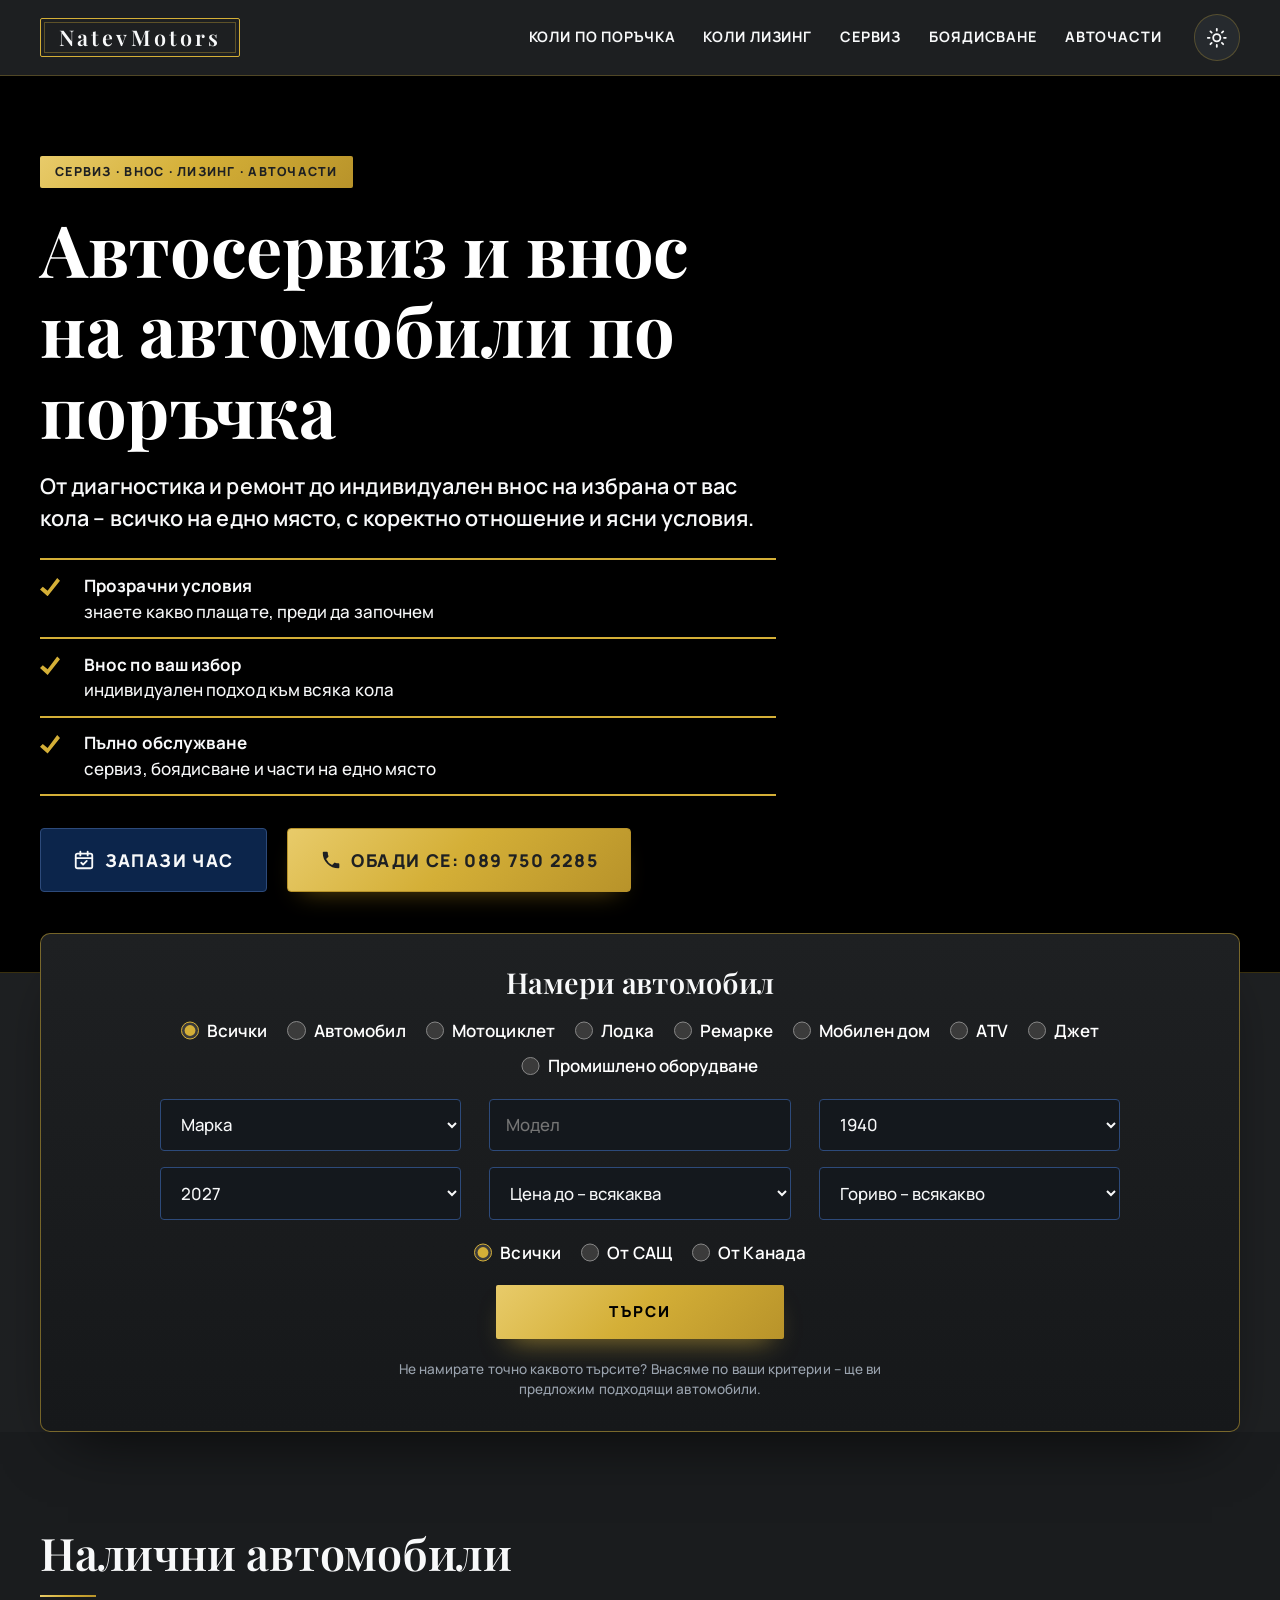
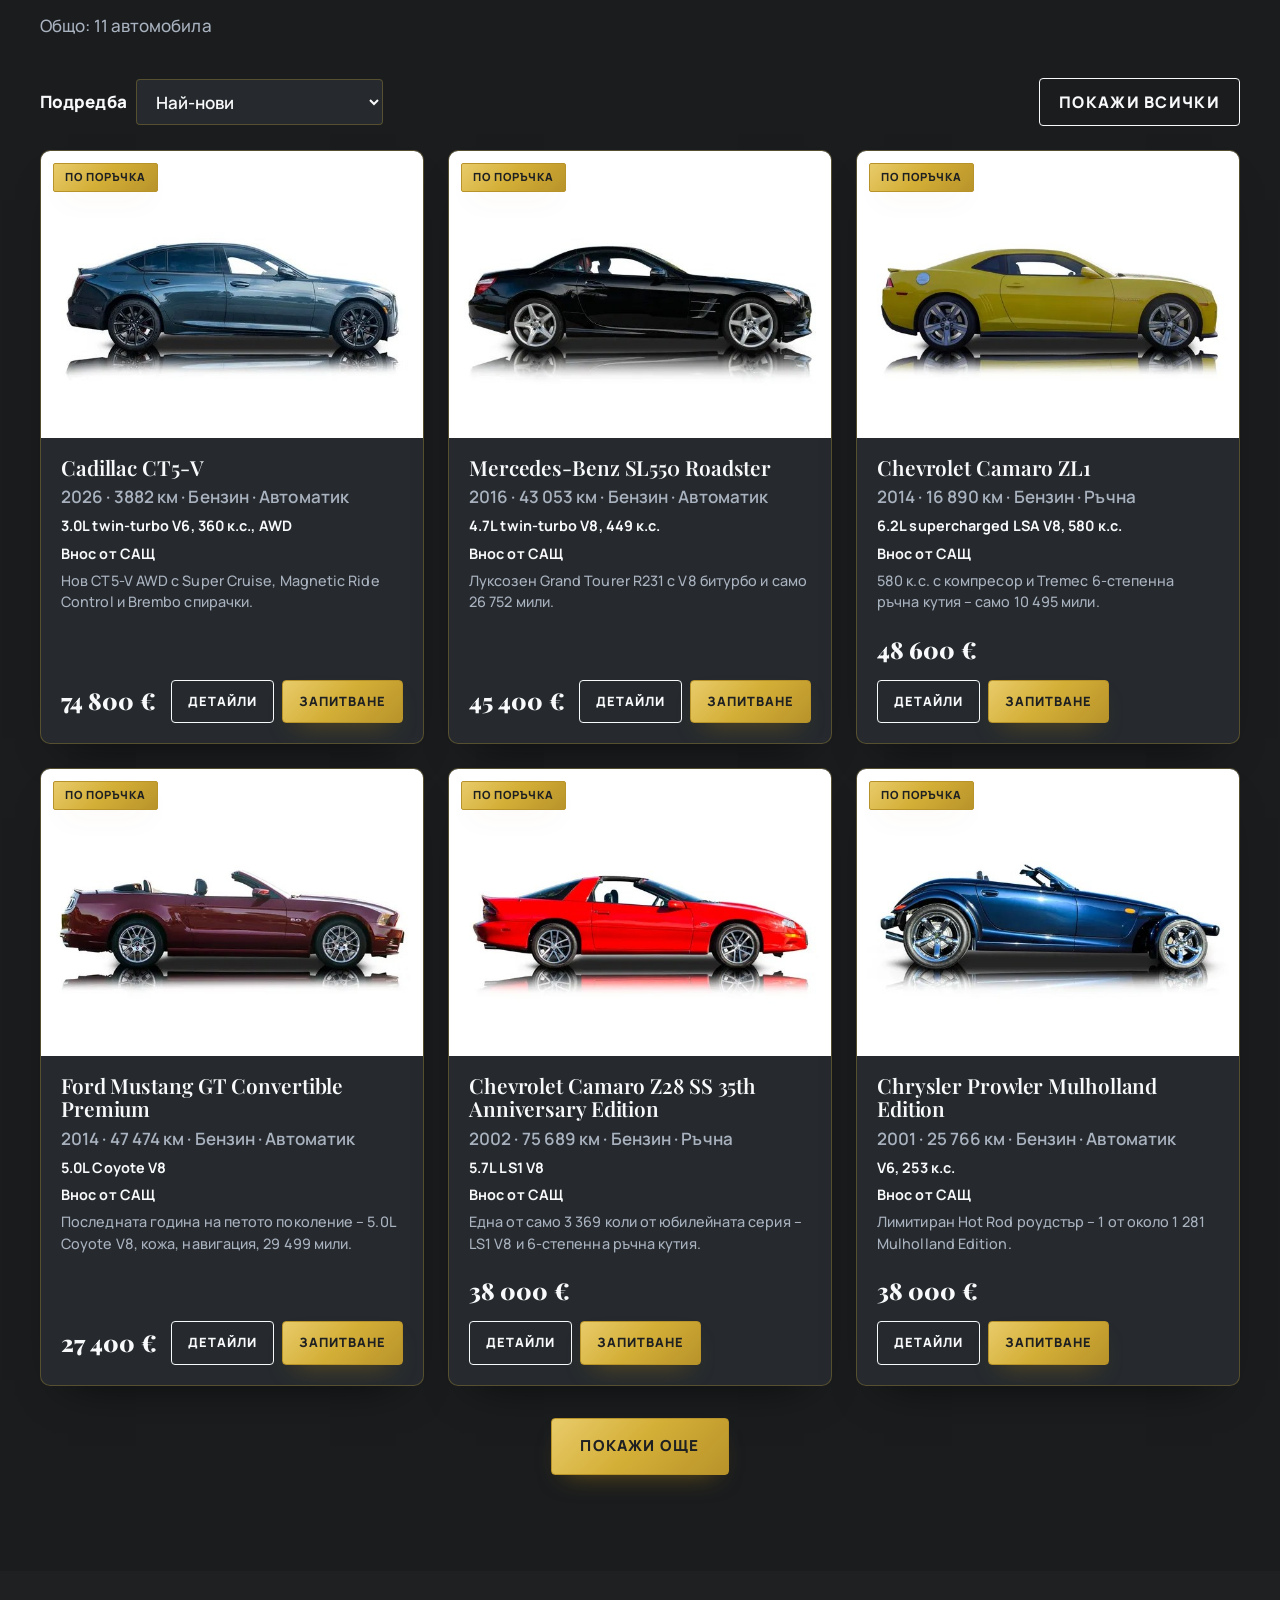
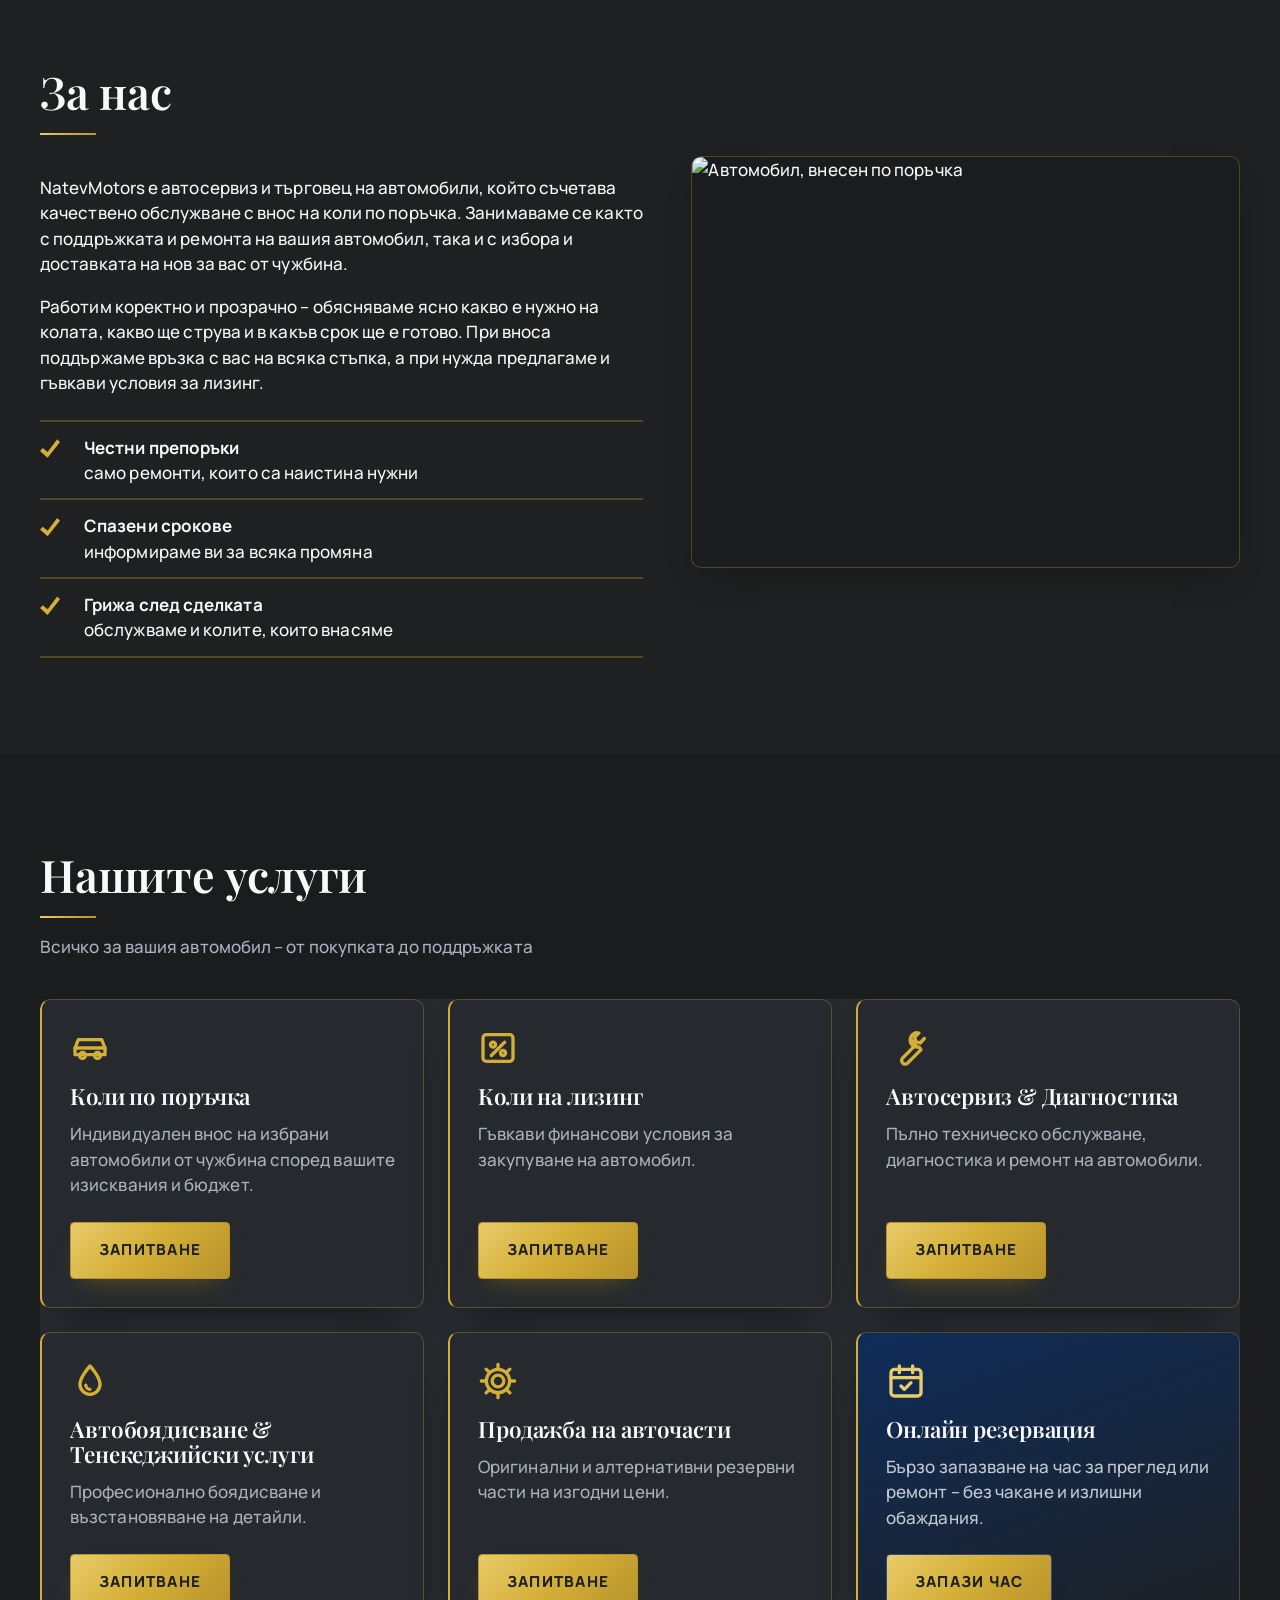
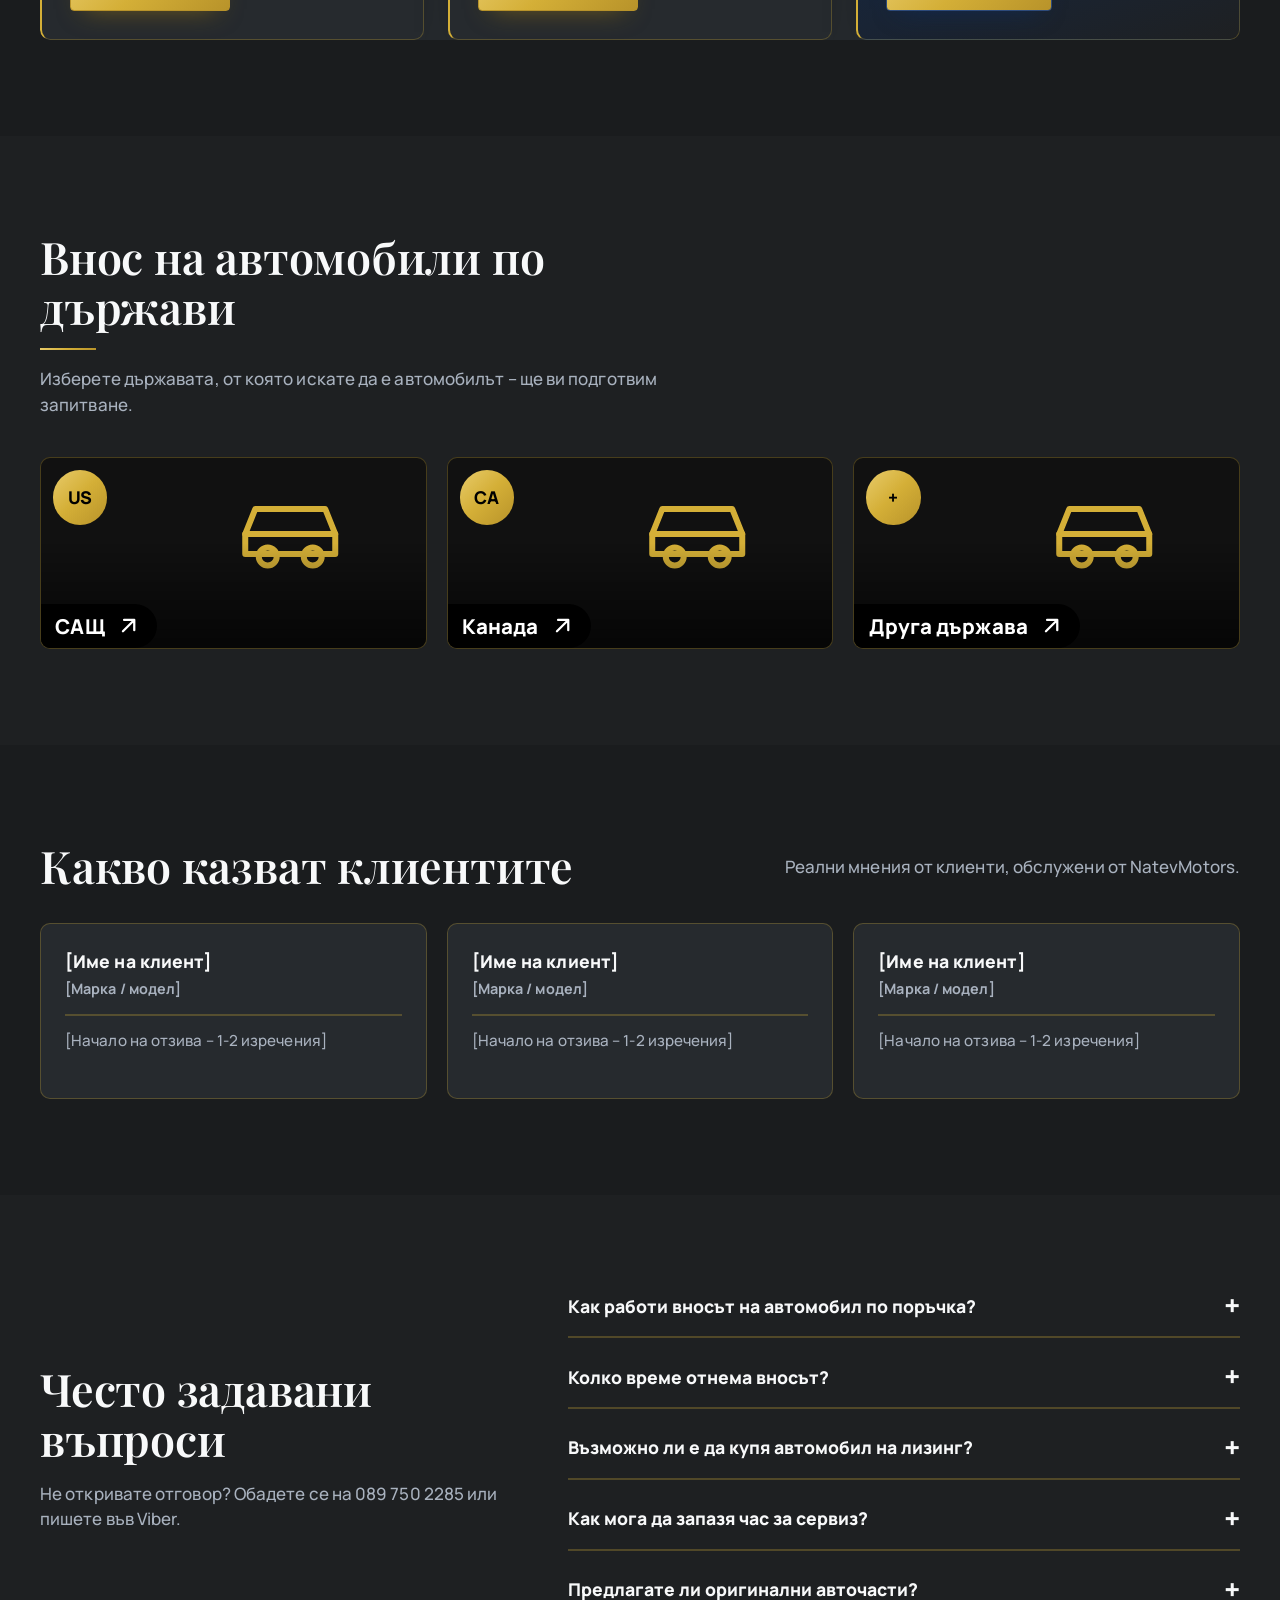
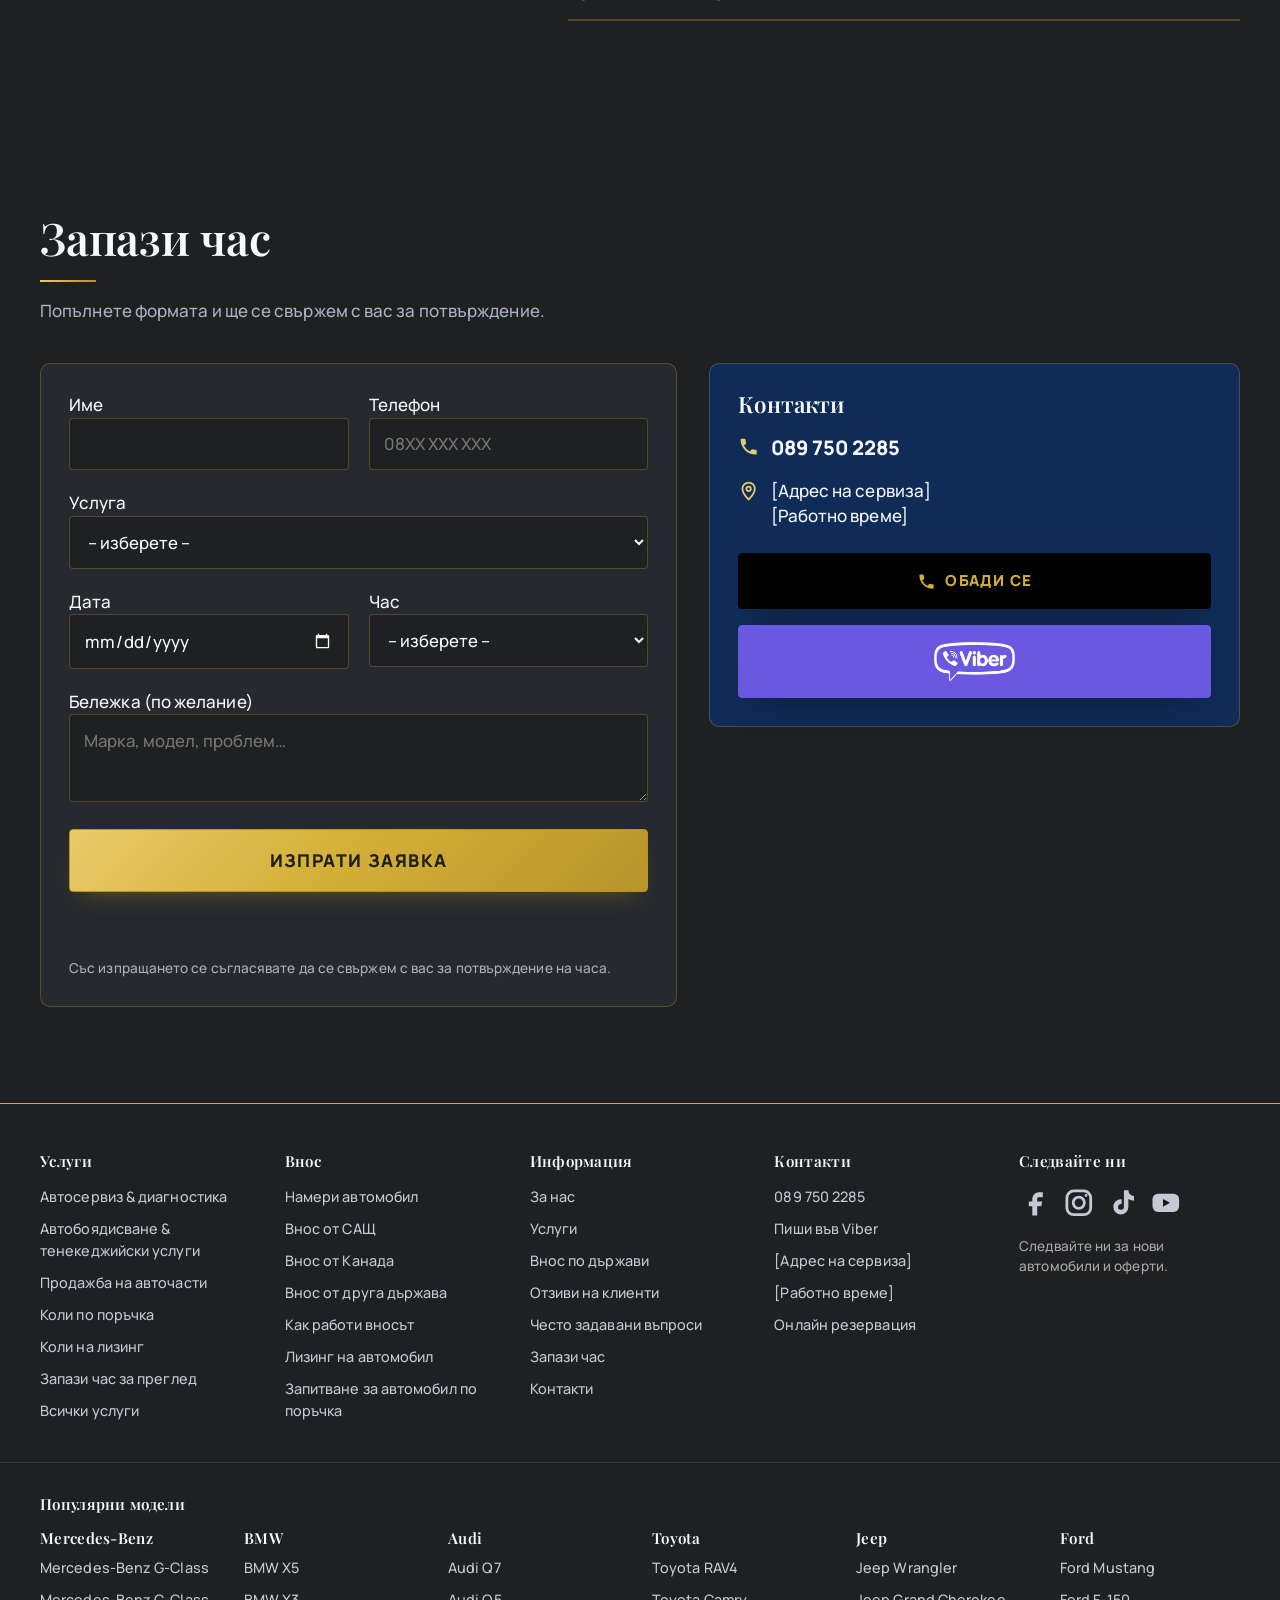
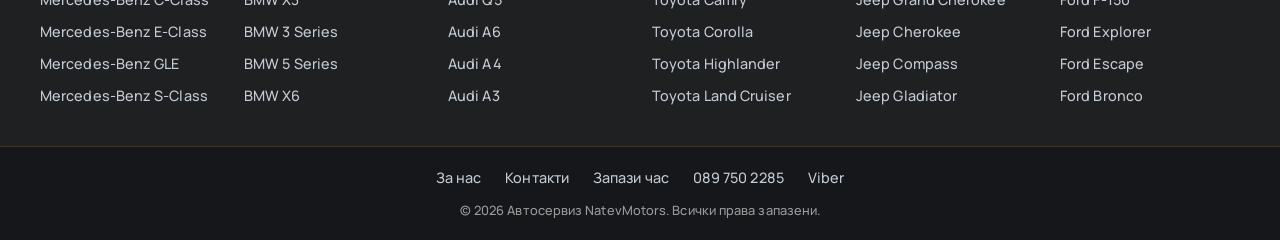
==== index.html @ 50e5de5c "Add files via upload" ====
<!doctype html><html><head><meta charset=utf8><meta name=viewport content="width=device-width,initial-scale=1,viewport-fit=cover"><style>:root{color-scheme:light;box-sizing:border-box;padding-top:env(safe-area-inset-top,0px);padding-bottom:env(safe-area-inset-bottom,0px)}html{scroll-padding-top:env(safe-area-inset-top,0px)}body{margin:0;padding:0;font:14px -apple-system,BlinkMacSystemFont,sans-serif;background:#fff;color:#000}img{max-width:100%}[hidden]:not([hidden=until-found i]){display:none!important}</style></head><body>
<!-- SEO: смени title и description при нужда -->
  <title>NatevMotors</title>
  <meta name="description" content="Автосервиз и внос на автомобили по поръчка. Диагностика, ремонт, автобоядисване, авточасти и лизинг. Запазете час онлайн или се обадете на 089 750 2285.">
  <meta name="theme-color" content="#15171a">
  <link rel="icon" href="data:image/svg+xml,%3Csvg%20xmlns%3D%27http%3A//www.w3.org/2000/svg%27%20viewBox%3D%270%200%2048%2048%27%3E%3Crect%20width%3D%2748%27%20height%3D%2748%27%20rx%3D%273%27%20fill%3D%27%2316181a%27/%3E%3Ctext%20x%3D%2724%27%20y%3D%2732%27%20text-anchor%3D%27middle%27%20font-family%3D%27Georgia%2Cserif%27%20font-size%3D%2722%27%20font-weight%3D%27700%27%20fill%3D%27%23D4AF37%27%3ENM%3C/text%3E%3C/svg%3E">
  <link rel="preconnect" href="https://fonts.googleapis.com">
  <link rel="preconnect" href="https://fonts.gstatic.com" crossorigin>
  <link href="https://fonts.googleapis.com/css2?family=Manrope:wght@400;500;600;700;800&family=Playfair+Display:wght@500;600;700&display=swap" rel="stylesheet">
  <link rel="stylesheet" href="css/style.css">
  <script src="js/theme.js"></script>

  <!-- ЗА ПОДМЯНА: добави "address" и "openingHoursSpecification", когато имаш точните данни -->
  <script type="application/ld+json">
  {
    "@context": "https://schema.org",
    "@type": "AutoRepair",
    "name": "Автосервиз NatevMotors",
    "telephone": "+359897502285",
    "areaServed": { "@type": "Country", "name": "България" }
  }
  </script>


  <!-- SVG ИКОНИ (ползват се с <use href="#i-...">) -->
  <svg width="0" height="0" style="position:absolute" aria-hidden="true">
    <symbol id="i-phone" viewBox="0 0 24 24"><path fill="currentColor" stroke="none" d="M6.62 10.79a15.053 15.053 0 006.59 6.59l2.2-2.2a1 1 0 011.11-.27c1.12.45 2.33.69 3.58.69a1 1 0 011 1V20a1 1 0 01-1 1A17 17 0 013 4a1 1 0 011-1h3.5a1 1 0 011 1c0 1.25.24 2.46.69 3.57a1 1 0 01-.27 1.12l-2.3 2.2z"/></symbol>
    <symbol id="i-viber" viewBox="0 0 24 24"><path fill="currentColor" stroke="none" d="M12 2.5c-4.7 0-8 2.6-8 7.4 0 3 1.4 5.2 3.4 6.4V21l3-2.4c.5.1 1 .1 1.6.1 4.7 0 8-2.7 8-7.4S16.7 2.5 12 2.5z"/><path fill="#6a58e0" stroke="none" transform="translate(6 4) scale(.5)" d="M6.62 10.79a15.053 15.053 0 006.59 6.59l2.2-2.2a1 1 0 011.11-.27c1.12.45 2.33.69 3.58.69a1 1 0 011 1V20a1 1 0 01-1 1A17 17 0 013 4a1 1 0 011-1h3.5a1 1 0 011 1c0 1.25.24 2.46.69 3.57a1 1 0 01-.27 1.12l-2.3 2.2z"/></symbol>
    <symbol id="i-sun" viewBox="0 0 24 24"><circle cx="12" cy="12" r="4"/><path d="M12 2v2M12 20v2M4.9 4.9l1.4 1.4M17.7 17.7l1.4 1.4M2 12h2M20 12h2M4.9 19.1l1.4-1.4M17.7 6.3l1.4-1.4"/></symbol>
    <symbol id="i-moon" viewBox="0 0 24 24"><path d="M21 12.8A9 9 0 1 1 11.2 3a7 7 0 0 0 9.8 9.8z"/></symbol>
    <symbol id="i-pin" viewBox="0 0 24 24"><path d="M12 22s7-6.5 7-12a7 7 0 0 0-14 0c0 5.5 7 12 7 12z"/><circle cx="12" cy="10" r="2.5"/></symbol>
    <symbol id="i-wrench" viewBox="0 0 24 24"><path d="M14.7 6.3a4 4 0 0 0 5 5L21 13l-8 8a2.1 2.1 0 0 1-3-3l8-8-1.3-1.3z"/><path d="M14.7 6.3a4 4 0 0 1 5-3.3l-2.6 2.6.9 2.5 2.5.9L23 6.3"/></symbol>
    <symbol id="i-car" viewBox="0 0 24 24"><path d="M3 16v-4l2-5h14l2 5v4z"/><path d="M3 12h18"/><circle cx="7.5" cy="16.5" r="1.8"/><circle cx="16.5" cy="16.5" r="1.8"/></symbol>
    <symbol id="i-leasing" viewBox="0 0 24 24"><rect x="3" y="4" width="18" height="16" rx="2"/><circle cx="9" cy="10" r="1.5"/><circle cx="15" cy="15" r="1.5"/><path d="M16 8.5 8 16.5"/></symbol>
    <symbol id="i-paint" viewBox="0 0 24 24"><path d="M12 3s6 6.5 6 11a6 6 0 0 1-12 0c0-4.5 6-11 6-11z"/><path d="M9.5 14.5a2.5 2.5 0 0 0 2.5 2.5"/></symbol>
    <symbol id="i-gear" viewBox="0 0 24 24"><circle cx="12" cy="12" r="3.5"/><path d="M12 2v3M12 19v3M2 12h3M19 12h3M4.9 4.9 7 7M17 17l2.1 2.1M4.9 19.1 7 17M17 7l2.1-2.1"/><circle cx="12" cy="12" r="7"/></symbol>
    <symbol id="i-calendar" viewBox="0 0 24 24"><rect x="3" y="5" width="18" height="16" rx="2"/><path d="M3 10h18M8 3v4M16 3v4"/><path d="m9 15 2 2 4-4"/></symbol>
    <symbol id="i-arrow" viewBox="0 0 24 24"><path d="M7 17 17 7M8 7h9v9"/></symbol>
    <symbol id="i-chat" viewBox="0 0 24 24"><path d="M4 5h16a1 1 0 0 1 1 1v10a1 1 0 0 1-1 1H9l-5 4V6a1 1 0 0 1 1-1z"/></symbol>
  </svg>

  <header class="header">
    <div class="wrap header__in">
      <!-- ЗА ПОДМЯНА: лого (само текст, шрифт Oswald). Отделен файл: images/logo.svg -->
      <a href="#" class="logo" aria-label="NatevMotors, начало">
        <span class="logo__name">NatevMotors</span>
      </a>
      <nav class="nav" aria-label="Основна навигация">
        <a href="#search">Коли по поръчка</a>
        <a href="#svc-leasing">Коли лизинг</a>
        <a href="#svc-service">Сервиз</a>
        <a href="#svc-paint">Боядисване</a>
        <a href="#svc-parts">Авточасти</a>
      </nav>
      <button type="button" class="theme-toggle" id="theme-toggle" aria-pressed="false" aria-label="Смени дневен / нощен режим" title="Дневен / нощен режим">
        <svg class="icon theme-toggle__moon" aria-hidden="true"><use href="#i-moon"/></svg>
        <svg class="icon theme-toggle__sun" aria-hidden="true"><use href="#i-sun"/></svg>
      </button>
    </div>
  </header>

  <main>
    <!-- ===== 1. HERO ===== -->
    <section class="hero hero--video" aria-labelledby="hero-title">
      <!-- ФОНОВО ВИДЕО (YouTube, без звук, автоматично, на повторение). ЗА ПОДМЯНА: смени ID-то EPo5WSmNMn8 на друго видео (на 2 места в src) -->
      <div class="hero__video" aria-hidden="true">
        <iframe src="https://www.youtube-nocookie.com/embed/EPo5WSmNMn8?autoplay=1&amp;mute=1&amp;loop=1&amp;playlist=EPo5WSmNMn8&amp;controls=0&amp;disablekb=1&amp;modestbranding=1&amp;rel=0&amp;playsinline=1&amp;iv_load_policy=3" title="Фоново видео" allow="autoplay; encrypted-media; picture-in-picture" referrerpolicy="strict-origin-when-cross-origin" tabindex="-1" loading="eager"></iframe>
      </div>
      <div class="wrap hero__grid hero__grid--single">
        <div>
          <!-- ЗА ПОДМЯНА: бадж над заглавието -->
          <p class="badge">Сервиз · Внос · Лизинг · Авточасти</p>
          <h1 id="hero-title">Автосервиз и внос на автомобили по поръчка</h1>
          <!-- ЗА ПОДМЯНА: подзаглавие -->
          <p class="hero__lead">От диагностика и ремонт до индивидуален внос на избрана от вас кола – всичко на едно място, с коректно отношение и ясни условия.</p>

          <ul class="checks">
            <!-- ЗА ПОДМЯНА: 3-те основни предимства -->
            <li><div><strong>Прозрачни условия</strong><span>знаете какво плащате, преди да започнем</span></div></li>
            <li><div><strong>Внос по ваш избор</strong><span>индивидуален подход към всяка кола</span></div></li>
            <li><div><strong>Пълно обслужване</strong><span>сервиз, боядисване и части на едно място</span></div></li>
          </ul>

          <div class="hero__actions">
            <a href="#booking" class="btn btn--black btn--xl">
              <svg class="icon" aria-hidden="true"><use href="#i-calendar"/></svg>
              ЗАПАЗИ ЧАС
            </a>
            <a href="tel:0897502285" class="btn btn--xl">
              <svg class="icon icon--fill" aria-hidden="true"><use href="#i-phone"/></svg>
              ОБАДИ СЕ: 089 750 2285
            </a>
          </div>
        </div>

      </div>
    </section>

    <!-- ===== ТЪРСАЧКА ЗА АВТОМОБИЛ ===== -->
    <section id="search" class="search" aria-labelledby="search-title">
      <div class="wrap">
        <form class="search__panel" id="car-search" novalidate>
          <h2 class="search__title" id="search-title">Намери автомобил</h2>
          <!-- ЗА ПОДМЯНА: видове превозни средства (value се изпраща в заявката) -->
          <fieldset class="search__types">
            <legend class="sr-only">Вид превозно средство</legend>
            <label><input type="radio" name="vtype" value="" checked><span>Всички</span></label>
            <label><input type="radio" name="vtype" value="Автомобил"><span>Автомобил</span></label>
            <label><input type="radio" name="vtype" value="Мотоциклет"><span>Мотоциклет</span></label>
            <label><input type="radio" name="vtype" value="Лодка"><span>Лодка</span></label>
            <label><input type="radio" name="vtype" value="Ремарке"><span>Ремарке</span></label>
            <label><input type="radio" name="vtype" value="Мобилен дом"><span>Мобилен дом</span></label>
            <label><input type="radio" name="vtype" value="ATV"><span>ATV</span></label>
            <label><input type="radio" name="vtype" value="Джет"><span>Джет</span></label>
            <label><input type="radio" name="vtype" value="Промишлено оборудване"><span>Промишлено оборудване</span></label>
          </fieldset>
          <div class="search__grid">
            <select id="s-make" name="make" aria-label="Марка"><option value="">Марка</option></select>
            <input type="text" id="s-model" name="model" list="s-models" placeholder="Модел" aria-label="Модел" autocomplete="off">
            <datalist id="s-models"></datalist>
            <select id="s-from" name="yfrom" aria-label="От година"></select>
            <select id="s-to" name="yto" aria-label="До година"></select>
            <select id="s-price" name="price" aria-label="Максимална цена">
              <option value="">Цена до – всякаква</option>
              <option value="10000">до 10 000 €</option>
              <option value="15000">до 15 000 €</option>
              <option value="20000">до 20 000 €</option>
              <option value="30000">до 30 000 €</option>
              <option value="50000">до 50 000 €</option>
            </select>
            <select id="s-fuel" name="fuel" aria-label="Гориво">
              <option value="">Гориво – всякакво</option>
              <option>Бензин</option>
              <option>Дизел</option>
              <option>Хибрид</option>
              <option>Електро</option>
            </select>
          </div>
          <!-- ЗА ПОДМЯНА: източници на автомобили -->
          <fieldset class="search__source">
            <legend class="sr-only">Откъде да бъде автомобилът</legend>
            <label><input type="radio" name="source" value="" checked><span>Всички</span></label>
            <label><input type="radio" name="source" value="САЩ"><span>От САЩ</span></label>
            <label><input type="radio" name="source" value="Канада"><span>От Канада</span></label>
          </fieldset>
          <button type="submit" class="search__btn">Търси</button>
          <p class="search__hint">Не намирате точно каквото търсите? Внасяме по ваши критерии – ще ви предложим подходящи автомобили.</p>
        </form>
      </div>
    </section>

    <!-- ===== НАЛИЧНИ АВТОМОБИЛИ (данните са в data/cars.js) ===== -->
    <section id="results" class="section section--grey" aria-labelledby="results-title" hidden>
      <div class="wrap">
        <div class="section__head">
          <h2 id="results-title">Налични автомобили</h2>
          <p id="results-count" aria-live="polite"></p>
        </div>
        <div class="results__bar">
          <label class="results__sort"><span>Подредба</span>
            <select id="r-sort" aria-label="Подредба">
              <option value="new">Най-нови</option>
              <option value="cheap">Цена: ниска към висока</option>
              <option value="dear">Цена: висока към ниска</option>
              <option value="km">Най-малък пробег</option>
            </select>
          </label>
          <button type="button" class="btn btn--ghost" id="r-reset">Покажи всички</button>
        </div>
        <div class="cars" id="cars"></div>
        <div class="results__empty" id="r-empty" hidden>
          <h3>Няма автомобил с тези критерии в момента</h3>
          <p>Можем да го намерим и внесем по поръчка според вашите критерии и бюджет.</p>
          <a href="#booking" class="btn btn--black" id="r-custom">Заяви по поръчка</a>
        </div>
        <div class="results__more"><button type="button" class="btn" id="r-more" hidden>Покажи още</button></div>
      </div>
    </section>

    <dialog id="car-dialog" class="cardlg" aria-labelledby="cd-title">
      <form method="dialog"><button class="cardlg__x" aria-label="Затвори">&times;</button></form>
      <div id="car-dialog-body"></div>
    </dialog>

    <!-- ===== 2. ЗА НАС ===== -->
    <section id="about" class="section" aria-labelledby="about-title">
      <div class="wrap about">
        <div>
          <div class="section__head">
            <h2 id="about-title">За нас</h2>
          </div>
          <!-- ЗА ПОДМЯНА: текстовете за опит и коректност (добави реални години/брой коли, ако има) -->
          <p>NatevMotors е автосервиз и търговец на автомобили, който съчетава качествено обслужване с внос на коли по поръчка. Занимаваме се както с поддръжката и ремонта на вашия автомобил, така и с избора и доставката на нов за вас от чужбина.</p>
          <p>Работим коректно и прозрачно – обясняваме ясно какво е нужно на колата, какво ще струва и в какъв срок ще е готово. При вноса поддържаме връзка с вас на всяка стъпка, а при нужда предлагаме и гъвкави условия за лизинг.</p>
          <ul class="checks">
            <li><div><strong>Честни препоръки</strong><span>само ремонти, които са наистина нужни</span></div></li>
            <li><div><strong>Спазени срокове</strong><span>информираме ви за всяка промяна</span></div></li>
            <li><div><strong>Грижа след сделката</strong><span>обслужваме и колите, които внасяме</span></div></li>
          </ul>
        </div>
        <div class="about__photo">
          <!-- ЗА ПОДМЯНА: снимка на екипа / сервиза / автомобили -->
          <img src="https://images.unsplash.com/photo-1503376780353-7e6692767b70?auto=format&fit=crop&w=1000&q=80" alt="Автомобил, внесен по поръчка" loading="lazy">
        </div>
      </div>
    </section>

    <!-- ===== 3. УСЛУГИ ===== -->
    <section id="services" class="section section--grey" aria-labelledby="services-title">
      <div class="wrap">
        <div class="section__head">
          <h2 id="services-title">Нашите услуги</h2>
          <p>Всичко за вашия автомобил – от покупката до поддръжката</p>
        </div>
        <div class="services">
          <!-- Бутоните имат data-service: избират услугата във формата за час (стойностите са в <select id="service">) -->
          <article id="svc-order" class="service">
            <svg class="icon icon--lg" aria-hidden="true"><use href="#i-car"/></svg>
            <h3>Коли по поръчка</h3>
            <p>Индивидуален внос на избрани автомобили от чужбина според вашите изисквания и бюджет.</p>
            <a href="#booking" class="btn" data-service="Коли по поръчка">Запитване</a>
          </article>
          <article id="svc-leasing" class="service">
            <svg class="icon icon--lg" aria-hidden="true"><use href="#i-leasing"/></svg>
            <h3>Коли на лизинг</h3>
            <p>Гъвкави финансови условия за закупуване на автомобил.</p>
            <a href="#booking" class="btn" data-service="Коли на лизинг">Запитване</a>
          </article>
          <article id="svc-service" class="service">
            <svg class="icon icon--lg" aria-hidden="true"><use href="#i-wrench"/></svg>
            <h3>Автосервиз &amp; Диагностика</h3>
            <p>Пълно техническо обслужване, диагностика и ремонт на автомобили.</p>
            <a href="#booking" class="btn" data-service="Автосервиз и диагностика">Запитване</a>
          </article>
          <article id="svc-paint" class="service">
            <svg class="icon icon--lg" aria-hidden="true"><use href="#i-paint"/></svg>
            <h3>Автобоядисване &amp; Тенекеджийски услуги</h3>
            <p>Професионално боядисване и възстановяване на детайли.</p>
            <a href="#booking" class="btn" data-service="Автобоядисване и тенекеджийски услуги">Запитване</a>
          </article>
          <article id="svc-parts" class="service">
            <svg class="icon icon--lg" aria-hidden="true"><use href="#i-gear"/></svg>
            <h3>Продажба на авточасти</h3>
            <p>Оригинални и алтернативни резервни части на изгодни цени.</p>
            <a href="#booking" class="btn" data-service="Продажба на авточасти">Запитване</a>
          </article>
          <article class="service service--hot">
            <svg class="icon icon--lg" aria-hidden="true"><use href="#i-calendar"/></svg>
            <h3>Онлайн резервация</h3>
            <p>Бързо запазване на час за преглед или ремонт – без чакане и излишни обаждания.</p>
            <a href="#booking" class="btn btn--black" data-service="Преглед / ремонт">Запази час</a>
          </article>
        </div>
      </div>
    </section>

    <!-- ===== ВНОС ПО ДЪРЖАВИ ===== -->
    <section id="import" class="section" aria-labelledby="import-title">
      <div class="wrap">
        <div class="section__head">
          <h2 id="import-title">Внос на автомобили по държави</h2>
          <p>Изберете държавата, от която искате да е автомобилът – ще ви подготвим запитване.</p>
        </div>
        <!-- ЗА ПОДМЯНА: държави (код + име). Снимките са images/usa.jpg и images/canada.jpg (800×600, до ~200 KB) – докато ги няма, се показва иконата на кола. Копирай/изтрий <a> блок. -->
        <div class="country-categories">
          <a href="#booking" class="country-category__item" data-country="САЩ">
            <svg class="country-category__img icon" aria-hidden="true"><use href="#i-car"/></svg>
            <img class="country-category__photo" src="images/usa.jpg" alt="Автомобил от САЩ" loading="lazy" onerror="this.remove()">
            <span class="country-category__flag" aria-hidden="true">US</span>
            <span class="country-category__link"><span class="country-category__link-text">САЩ</span><svg class="country-category__link-icon icon" aria-hidden="true"><use href="#i-arrow"/></svg></span>
          </a>
          <a href="#booking" class="country-category__item" data-country="Канада">
            <svg class="country-category__img icon" aria-hidden="true"><use href="#i-car"/></svg>
            <img class="country-category__photo" src="images/canada.jpg" alt="Автомобил от Канада" loading="lazy" onerror="this.remove()">
            <span class="country-category__flag" aria-hidden="true">CA</span>
            <span class="country-category__link"><span class="country-category__link-text">Канада</span><svg class="country-category__link-icon icon" aria-hidden="true"><use href="#i-arrow"/></svg></span>
          </a>
          <a href="#booking" class="country-category__item" data-country="Друга държава">
            <svg class="country-category__img icon" aria-hidden="true"><use href="#i-car"/></svg>
            <span class="country-category__flag" aria-hidden="true">+</span>
            <span class="country-category__link"><span class="country-category__link-text">Друга държава</span><svg class="country-category__link-icon icon" aria-hidden="true"><use href="#i-arrow"/></svg></span>
          </a>
        </div>
      </div>
    </section>

    <!-- ===== ОТЗИВИ ===== -->
    <section id="feedbacks" class="section section--grey" aria-labelledby="feedbacks-title">
      <div class="wrap">
        <div class="feedbacks-header">
          <h2 class="feedbacks-header__title" id="feedbacks-title">Какво казват клиентите</h2>
          <p class="feedbacks-header__text">Реални мнения от клиенти, обслужени от NatevMotors.</p>
        </div>
        <!-- ЗА ПОДМЯНА: сложи РЕАЛНИ отзиви (име, автомобил, текст). Натискането на карта показва целия текст.
             Дотогава можеш да изтриеш цялата секция #feedbacks (и линка към нея, ако добавиш такъв). -->
        <div class="testimonials">
          <article class="feedback" tabindex="0">
            <div class="feedback__header">
              <div><div class="feedback__header-name">[Име на клиент]</div><div class="feedback__header-car">[Марка / модел]</div></div>
            </div>
            <p class="feedback__preview">[Начало на отзива – 1-2 изречения]</p>
            <p class="feedback__content">[Пълен текст на отзива]</p>
          </article>
          <article class="feedback" tabindex="0">
            <div class="feedback__header">
              <div><div class="feedback__header-name">[Име на клиент]</div><div class="feedback__header-car">[Марка / модел]</div></div>
            </div>
            <p class="feedback__preview">[Начало на отзива – 1-2 изречения]</p>
            <p class="feedback__content">[Пълен текст на отзива]</p>
          </article>
          <article class="feedback" tabindex="0">
            <div class="feedback__header">
              <div><div class="feedback__header-name">[Име на клиент]</div><div class="feedback__header-car">[Марка / модел]</div></div>
            </div>
            <p class="feedback__preview">[Начало на отзива – 1-2 изречения]</p>
            <p class="feedback__content">[Пълен текст на отзива]</p>
          </article>
        </div>
      </div>
    </section>

    <!-- ===== ЧЗВ ===== -->
    <section id="faq" class="section" aria-labelledby="faq-title">
      <div class="wrap faq-block">
        <div class="faq-block__left">
          <h2 class="faq-block__left-title" id="faq-title">Често задавани въпроси</h2>
          <p class="faq-block__left-text">Не откривате отговор? Обадете се на 089 750 2285 или пишете във Viber.</p>
        </div>
        <!-- ЗА ПОДМЯНА: въпроси и отговори (сверявай с реалните ви условия) -->
        <div class="faq-block__right">
          <div class="faq__item">
            <button type="button" class="question" aria-expanded="false" aria-controls="faq-a1" id="faq-q1">
              <span class="question__text">Как работи вносът на автомобил по поръчка?</span><span class="question__btn" aria-hidden="true">+</span>
            </button>
            <div class="faq__item-answer" id="faq-a1" role="region" aria-labelledby="faq-q1" hidden>Казвате ни какъв автомобил търсите и какъв е бюджетът ви. Подбираме варианти, уточняваме състоянието им и организираме доставката, като ви информираме на всяка стъпка.</div>
          </div>
          <div class="faq__item">
            <button type="button" class="question" aria-expanded="false" aria-controls="faq-a2" id="faq-q2">
              <span class="question__text">Колко време отнема вносът?</span><span class="question__btn" aria-hidden="true">+</span>
            </button>
            <div class="faq__item-answer" id="faq-a2" role="region" aria-labelledby="faq-q2" hidden>Срокът зависи от държавата, автомобила и документите. Даваме ориентировъчен срок още при запитването.</div>
          </div>
          <div class="faq__item">
            <button type="button" class="question" aria-expanded="false" aria-controls="faq-a3" id="faq-q3">
              <span class="question__text">Възможно ли е да купя автомобил на лизинг?</span><span class="question__btn" aria-hidden="true">+</span>
            </button>
            <div class="faq__item-answer" id="faq-a3" role="region" aria-labelledby="faq-q3" hidden>Да, предлагаме гъвкави финансови условия. Подробностите зависят от автомобила – свържете се с нас за конкретна оферта.</div>
          </div>
          <div class="faq__item">
            <button type="button" class="question" aria-expanded="false" aria-controls="faq-a4" id="faq-q4">
              <span class="question__text">Как мога да запазя час за сервиз?</span><span class="question__btn" aria-hidden="true">+</span>
            </button>
            <div class="faq__item-answer" id="faq-a4" role="region" aria-labelledby="faq-q4" hidden>Попълнете формата „Запази час“ по-долу, обадете се на 089 750 2285 или ни пишете във Viber.</div>
          </div>
          <div class="faq__item">
            <button type="button" class="question" aria-expanded="false" aria-controls="faq-a5" id="faq-q5">
              <span class="question__text">Предлагате ли оригинални авточасти?</span><span class="question__btn" aria-hidden="true">+</span>
            </button>
            <div class="faq__item-answer" id="faq-a5" role="region" aria-labelledby="faq-q5" hidden>Предлагаме както оригинални, така и алтернативни части – избирате според бюджета и нуждите си.</div>
          </div>
        </div>
      </div>
    </section>

    <!-- ===== 4. ЗАПАЗИ ЧАС & КОНТАКТИ ===== -->
    <section id="booking" class="section" aria-labelledby="booking-title">
      <div class="wrap">
        <div class="section__head">
          <h2 id="booking-title">Запази час</h2>
          <p>Попълнете формата и ще се свържем с вас за потвърждение.</p>
        </div>
        <div class="booking">
          <form class="form" id="booking-form" novalidate>
            <div class="form__row">
              <div class="field">
                <label for="name">Име</label>
                <input type="text" id="name" name="name" autocomplete="name" required>
              </div>
              <div class="field">
                <label for="phone">Телефон</label>
                <input type="tel" id="phone" name="phone" autocomplete="tel" inputmode="tel" placeholder="08XX XXX XXX" required>
              </div>
            </div>
            <div class="field">
              <label for="service">Услуга</label>
              <select id="service" name="service" required>
                <option value="">– изберете –</option>
                <option>Автосервиз и диагностика</option>
                <option>Автобоядисване и тенекеджийски услуги</option>
                <option>Преглед / ремонт</option>
                <option>Коли по поръчка</option>
                <option>Коли на лизинг</option>
                <option>Продажба на авточасти</option>
              </select>
            </div>
            <div class="form__row">
              <div class="field">
                <label for="date">Дата</label>
                <input type="date" id="date" name="date" required>
              </div>
              <div class="field">
                <label for="time">Час</label>
                <select id="time" name="time" required></select>
              </div>
            </div>
            <div class="field">
              <label for="message">Бележка (по желание)</label>
              <textarea id="message" name="message" placeholder="Марка, модел, проблем…"></textarea>
            </div>
            <!-- honeypot срещу спам: не пипай -->
            <div class="field field--hp" aria-hidden="true">
              <label for="website">Не попълвайте</label>
              <input type="text" id="website" name="website" tabindex="-1" autocomplete="off">
            </div>
            <button type="submit" class="btn btn--block btn--xl">Изпрати заявка</button>
            <p class="form__status" id="form-status" role="status" aria-live="polite"></p>
            <p class="form__fine">Със изпращането се съгласявате да се свържем с вас за потвърждение на часа.</p>
          </form>

          <aside class="contact" id="contacts" aria-labelledby="contacts-title">
            <h3 id="contacts-title">Контакти</h3>
            <ul class="contact__list">
              <li>
                <svg class="icon icon--fill" aria-hidden="true"><use href="#i-phone"/></svg>
                <a href="tel:0897502285">089 750 2285</a>
              </li>
              <li>
                <svg class="icon" aria-hidden="true"><use href="#i-pin"/></svg>
                <!-- ЗА ПОДМЯНА: адрес и работно време -->
                <span>[Адрес на сервиза]<br>[Работно време]</span>
              </li>
            </ul>
            <div class="contact__actions">
              <a href="tel:0897502285" class="btn btn--block">
                <svg class="icon icon--fill" aria-hidden="true"><use href="#i-phone"/></svg>
                Обади се
              </a>
              <a href="viber://chat?number=%2B359897502285" class="btn btn--block btn--viber" aria-label="Пиши ни във Viber">
                <img class="viber-logo" src="images/viber-logo.png" alt="Viber">
              </a>
            </div>
          </aside>
        </div>
      </div>
    </section>
  </main>

  <!-- ===== 5. FOOTER ===== -->
  <footer class="footer">
    <!-- ЗА ПОДМЯНА: всички връзки във footer-а. data-service/data-country/data-model попълват формата за запитване -->
    <div class="wrap footer__top">
      <nav class="footer__col" aria-label="Услуги">
        <h3>Услуги</h3>
        <ul>
            <li><a href="#booking" data-service="Автосервиз и диагностика">Автосервиз &amp; диагностика</a></li>
            <li><a href="#booking" data-service="Автобоядисване и тенекеджийски услуги">Автобоядисване &amp; тенекеджийски услуги</a></li>
            <li><a href="#booking" data-service="Продажба на авточасти">Продажба на авточасти</a></li>
            <li><a href="#booking" data-service="Коли по поръчка">Коли по поръчка</a></li>
            <li><a href="#booking" data-service="Коли на лизинг">Коли на лизинг</a></li>
            <li><a href="#booking" data-service="Преглед / ремонт">Запази час за преглед</a></li>
            <li><a href="#services">Всички услуги</a></li>
          </ul>
      </nav>
      <nav class="footer__col" aria-label="Внос на автомобили">
        <h3>Внос</h3>
        <ul>
            <li><a href="#search">Намери автомобил</a></li>
            <li><a href="#booking" data-country="САЩ">Внос от САЩ</a></li>
            <li><a href="#booking" data-country="Канада">Внос от Канада</a></li>
            <li><a href="#booking" data-country="Друга държава">Внос от друга държава</a></li>
            <li><a href="#faq">Как работи вносът</a></li>
            <li><a href="#booking" data-service="Коли на лизинг">Лизинг на автомобил</a></li>
            <li><a href="#booking" data-service="Коли по поръчка">Запитване за автомобил по поръчка</a></li>
          </ul>
      </nav>
      <nav class="footer__col" aria-label="Информация">
        <h3>Информация</h3>
        <ul>
            <li><a href="#about">За нас</a></li>
            <li><a href="#services">Услуги</a></li>
            <li><a href="#import">Внос по държави</a></li>
            <li><a href="#feedbacks">Отзиви на клиенти</a></li>
            <li><a href="#faq">Често задавани въпроси</a></li>
            <li><a href="#booking">Запази час</a></li>
            <li><a href="#contacts">Контакти</a></li>
          </ul>
      </nav>
      <div class="footer__col">
        <h3>Контакти</h3>
        <ul>
            <li><a href="tel:0897502285">089 750 2285</a></li>
            <li><a href="viber://chat?number=%2B359897502285">Пиши във Viber</a></li>
            <li><!-- ЗА ПОДМЯНА: адрес --><span>[Адрес на сервиза]</span></li>
            <li><!-- ЗА ПОДМЯНА: работно време --><span>[Работно време]</span></li>
            <li><a href="#booking">Онлайн резервация</a></li>
          </ul>
      </div>
      <div class="footer__col">
        <h3>Следвайте ни</h3>
        <!-- ЗА ПОДМЯНА: сложи реалните адреси на профилите вместо "#" (или изтрий иконата) -->
          <div class="footer__social">
            <a href="#" aria-label="Facebook"><svg viewBox="0 0 24 24" aria-hidden="true"><path fill="currentColor" d="M14 8h3V4.5h-3A4.5 4.5 0 0 0 9.5 9v2H7v3.5h2.5V21H13v-6.5h3l.5-3.5H13V9a1 1 0 0 1 1-1z"/></svg></a>
            <a href="#" aria-label="Instagram"><svg viewBox="0 0 24 24" aria-hidden="true" fill="none" stroke="currentColor" stroke-width="2"><rect x="3.5" y="3.5" width="17" height="17" rx="5"/><circle cx="12" cy="12" r="4"/><circle cx="17.2" cy="6.8" r="1" fill="currentColor" stroke="none"/></svg></a>
            <a href="#" aria-label="TikTok"><svg viewBox="0 0 24 24" aria-hidden="true"><path fill="currentColor" d="M16 3a4.6 4.6 0 0 0 4 4.2v3.3a7.6 7.6 0 0 1-4-1.2v5.6a5.4 5.4 0 1 1-5.4-5.4h.6v3.4a2.1 2.1 0 1 0 1.6 2V3z"/></svg></a>
            <a href="#" aria-label="YouTube"><svg viewBox="0 0 24 24" aria-hidden="true"><rect x="2.5" y="5.5" width="19" height="13" rx="4" fill="currentColor"/><path d="m10 9.2 5 2.8-5 2.8z" fill="var(--footer-bg)"/></svg></a>
          </div>
          <p class="footer__note">Следвайте ни за нови автомобили и оферти.</p>
      </div>
    </div>

    <div class="footer__models">
      <div class="wrap">
        <h3>Популярни модели</h3>
        <div class="footer__models-grid">
          <div>
            <h4><a href="#booking" data-model="Mercedes-Benz">Mercedes-Benz</a></h4>
            <ul>
              <li><a href="#booking" data-model="Mercedes-Benz G-Class">Mercedes-Benz G-Class</a></li>
              <li><a href="#booking" data-model="Mercedes-Benz C-Class">Mercedes-Benz C-Class</a></li>
              <li><a href="#booking" data-model="Mercedes-Benz E-Class">Mercedes-Benz E-Class</a></li>
              <li><a href="#booking" data-model="Mercedes-Benz GLE">Mercedes-Benz GLE</a></li>
              <li><a href="#booking" data-model="Mercedes-Benz S-Class">Mercedes-Benz S-Class</a></li>
            </ul>
          </div>
          <div>
            <h4><a href="#booking" data-model="BMW">BMW</a></h4>
            <ul>
              <li><a href="#booking" data-model="BMW X5">BMW X5</a></li>
              <li><a href="#booking" data-model="BMW X3">BMW X3</a></li>
              <li><a href="#booking" data-model="BMW 3 Series">BMW 3 Series</a></li>
              <li><a href="#booking" data-model="BMW 5 Series">BMW 5 Series</a></li>
              <li><a href="#booking" data-model="BMW X6">BMW X6</a></li>
            </ul>
          </div>
          <div>
            <h4><a href="#booking" data-model="Audi">Audi</a></h4>
            <ul>
              <li><a href="#booking" data-model="Audi Q7">Audi Q7</a></li>
              <li><a href="#booking" data-model="Audi Q5">Audi Q5</a></li>
              <li><a href="#booking" data-model="Audi A6">Audi A6</a></li>
              <li><a href="#booking" data-model="Audi A4">Audi A4</a></li>
              <li><a href="#booking" data-model="Audi A3">Audi A3</a></li>
            </ul>
          </div>
          <div>
            <h4><a href="#booking" data-model="Toyota">Toyota</a></h4>
            <ul>
              <li><a href="#booking" data-model="Toyota RAV4">Toyota RAV4</a></li>
              <li><a href="#booking" data-model="Toyota Camry">Toyota Camry</a></li>
              <li><a href="#booking" data-model="Toyota Corolla">Toyota Corolla</a></li>
              <li><a href="#booking" data-model="Toyota Highlander">Toyota Highlander</a></li>
              <li><a href="#booking" data-model="Toyota Land Cruiser">Toyota Land Cruiser</a></li>
            </ul>
          </div>
          <div>
            <h4><a href="#booking" data-model="Jeep">Jeep</a></h4>
            <ul>
              <li><a href="#booking" data-model="Jeep Wrangler">Jeep Wrangler</a></li>
              <li><a href="#booking" data-model="Jeep Grand Cherokee">Jeep Grand Cherokee</a></li>
              <li><a href="#booking" data-model="Jeep Cherokee">Jeep Cherokee</a></li>
              <li><a href="#booking" data-model="Jeep Compass">Jeep Compass</a></li>
              <li><a href="#booking" data-model="Jeep Gladiator">Jeep Gladiator</a></li>
            </ul>
          </div>
          <div>
            <h4><a href="#booking" data-model="Ford">Ford</a></h4>
            <ul>
              <li><a href="#booking" data-model="Ford Mustang">Ford Mustang</a></li>
              <li><a href="#booking" data-model="Ford F-150">Ford F-150</a></li>
              <li><a href="#booking" data-model="Ford Explorer">Ford Explorer</a></li>
              <li><a href="#booking" data-model="Ford Escape">Ford Escape</a></li>
              <li><a href="#booking" data-model="Ford Bronco">Ford Bronco</a></li>
            </ul>
          </div>
        </div>
      </div>
    </div>

    <div class="footer__bottom">
      <div class="wrap">
        <nav class="footer__legal" aria-label="Допълнителни връзки">
          <a href="#about">За нас</a>
          <a href="#contacts">Контакти</a>
          <a href="#booking">Запази час</a>
          <a href="tel:0897502285">089 750 2285</a>
          <a href="viber://chat?number=%2B359897502285">Viber</a>
        </nav>
        <p class="footer__copy">&copy; <span id="year">2026</span> Автосервиз NatevMotors. Всички права запазени.</p>
      </div>
    </div>
  </footer>

  <!-- МОБИЛНА ФИКСИРАНА ЛЕНТА -->
  <div class="mobile-sticky-bar">
    <a href="tel:0897502285" class="btn">
      <svg class="icon icon--fill" aria-hidden="true"><use href="#i-phone"/></svg>
      Обади се
    </a>
    <a href="#booking" class="btn">
      <svg class="icon" aria-hidden="true"><use href="#i-calendar"/></svg>
      Запази час
    </a>
  </div>

  <script src="data/cars.js"></script>
  <script src="js/main.js"></script>

</body></html>
---- css/style.css ----
/* ===== ТЕМИ =====
   Ден  (по подразбиране): жълто-черна
   Нощ  ([data-theme="night"]): черно-жълта
   Всички цветове са променливи, за да се сменя само това. */
:root {
  --yellow: #D4AF37;
  --yellow-press: #e6bd00;
  --green: #1a9e4b;

  --bg: #fff;            /* фон на страницата */
  --fg: #000;            /* основен текст */
  --muted: #5c5c5c;      /* втори текст */
  --surface: #fff;       /* карти */
  --surface-alt: #f2f2f2;/* сива секция */
  --line: #000;          /* рамки */
  --shadow: #000;        /* твърдите сенки */

  --hero-bg: var(--yellow);
  --hero-fg: #000;
  --accent: var(--yellow);        /* основен бутон */
  --accent-press: var(--yellow-press);
  --on-accent: #000;
  --btn2-bg: #000;                /* втори бутон */
  --btn2-fg: var(--yellow);
  --btn2-line: #000;
  --btn2-shadow: #fff;
  --invert-bg: #000;              /* бадж, заглавия на карти, резултат */
  --invert-fg: #fff;
  --invert-accent: var(--yellow);
  --logo-bg: #000;
  --logo-fg: #fff;
  --footer-bg: #000;
  --footer-fg: #fff;
  --focus-ring: var(--yellow);

  --font: "Archivo", "Arial Narrow", Arial, Helvetica, sans-serif;
  --wrap: 1200px;
  --gutter: clamp(1rem, 4vw, 2rem);
  --section: clamp(3rem, 8vw, 6rem);
  --border: 1px solid var(--line);
  --bar-h: 44px;
  --r-btn: 14px;
  --r-card: 18px;
}

:root[data-theme="night"] {
  --bg: #000;
  --fg: #fff;
  --muted: #bdbdbd;
  --surface: #151515;
  --surface-alt: #0b0b0b;
  --line: var(--yellow);
  --shadow: #1E2022;

  --hero-bg: #000;
  --hero-fg: var(--yellow);
  --accent: var(--yellow);
  --on-accent: #000;
  --btn2-bg: #000;
  --btn2-fg: var(--yellow);
  --btn2-line: var(--yellow);
  --btn2-shadow: #1E2022;
  --invert-bg: var(--yellow);
  --invert-fg: #000;
  --invert-accent: #000;
  --logo-bg: var(--yellow);
  --logo-fg: #000;
  --footer-bg: #000;
  --footer-fg: #fff;
  --focus-ring: #fff;
}

/* ===== base ===== */
*, *::before, *::after { box-sizing: border-box; }
html { scroll-behavior: smooth; scroll-padding-top: 4rem; color-scheme: light; }
html[data-theme="night"] { color-scheme: dark; }
body { margin: 0; font-family: var(--font); font-size: 1.0625rem; line-height: 1.5; color: var(--fg); background: var(--bg); -webkit-font-smoothing: antialiased; transition: background-color .2s, color .2s; }
img { max-width: 100%; display: block; }
h1, h2, h3 { margin: 0; line-height: 1.05; font-weight: 900; letter-spacing: -0.02em; }
h1 { font-size: clamp(2.2rem, 6.5vw, 4.5rem); text-transform: uppercase; }
h2 { font-size: clamp(1.8rem, 4.5vw, 2.8rem); }
h3 { font-size: clamp(1.15rem, 2vw, 1.4rem); line-height: 1.15; }
p { margin: 0 0 1em; max-width: 62ch; }
ul { margin: 0; padding: 0; list-style: none; }
a { color: inherit; }
:focus-visible { outline: 3px solid var(--fg); outline-offset: 3px; box-shadow: 0 0 0 6px var(--focus-ring); }
@media (prefers-reduced-motion: reduce) { html { scroll-behavior: auto; } * { transition: none !important; } }

/* icons */
.icon { width: 1.25em; height: 1.25em; fill: none; stroke: currentColor; stroke-width: 2; stroke-linecap: round; stroke-linejoin: round; vertical-align: -0.2em; flex: none; }
.icon--fill { fill: currentColor; stroke: none; }
.icon--lg { width: 2.5rem; height: 2.5rem; margin-bottom: 1rem; }

/* layout */
.wrap { width: min(100% - 2 * var(--gutter), var(--wrap)); margin-inline: auto; }
.section { padding-block: var(--section); }
.section--grey { background: var(--surface-alt); }
.section__head { margin-bottom: 2.5rem; max-width: 40rem; }
.section__head p { margin-top: 1rem; color: var(--muted); }

/* emergency bar + header */
.emergency { position: sticky; top: 0; z-index: 50; background: var(--accent); color: var(--on-accent); border-bottom: 1px solid var(--on-accent); min-height: var(--bar-h); }
.emergency__in { display: flex; align-items: center; justify-content: space-between; gap: 1rem; min-height: var(--bar-h); }
.emergency__text { font-weight: 800; display: flex; align-items: center; gap: .6rem; }
.dot { width: .7rem; height: .7rem; border-radius: 50%; background: var(--green); border: 2px solid #000; }
.emergency__phone { font-weight: 900; text-decoration: none; font-size: 1.125rem; white-space: nowrap; }
.emergency__phone:hover { text-decoration: underline; }
.header { background: var(--bg); border-bottom: var(--border); }
.header__in { display: flex; align-items: center; justify-content: space-between; gap: 1rem; padding-block: .9rem; }

/* logo: само текст */
.logo { display: inline-flex; align-items: center; text-decoration: none; background: var(--logo-bg); color: var(--logo-fg); padding: .35rem 1rem; border-radius: var(--r-btn); line-height: 1; }
.logo__name { font-family: "Oswald", "Archivo", "Arial Narrow", Impact, sans-serif; font-weight: 700; font-size: 1.7rem; letter-spacing: .07em; text-transform: uppercase; }

/* theme toggle */
.theme-toggle { display: inline-flex; align-items: center; justify-content: center; width: 2.9rem; height: 2.9rem; padding: 0; cursor: pointer; border: 1px solid var(--line); border-radius: 50%; background: var(--surface); color: var(--fg); }
.theme-toggle .icon { width: 1.35rem; height: 1.35rem; }
.theme-toggle:hover { background: var(--accent); color: var(--on-accent); border-color: var(--on-accent); }
.theme-toggle__sun { display: none; }
:root[data-theme="night"] .theme-toggle__moon { display: none; }
:root[data-theme="night"] .theme-toggle__sun { display: inline-block; }
.theme-toggle svg.theme-toggle__sun { display: none; }
:root[data-theme="night"] .theme-toggle svg.theme-toggle__sun { display: inline-block; }

/* buttons */
.btn { display: inline-flex; align-items: center; justify-content: center; gap: .6rem; font: inherit; font-weight: 900; font-size: 1.125rem; text-decoration: none; text-align: center; cursor: pointer; padding: 1rem 1.75rem; border: 1px solid var(--on-accent); border-radius: var(--r-btn); background: var(--accent); color: var(--on-accent); box-shadow: 0 16px 36px -16px rgba(20,12,0,.45); transition: transform .08s, box-shadow .08s, background-color .15s; }
.btn:hover { background: var(--accent-press); }
.btn:active { transform: translate(5px, 6px); box-shadow: 0 0 0 var(--shadow); }
.btn--black { background: var(--btn2-bg); color: var(--btn2-fg); border-color: var(--btn2-line); box-shadow: 0 16px 36px -16px rgba(20,12,0,.45); }
.btn--black:hover { background: #16407F; }
.btn--block { display: flex; width: 100%; }
.btn--xl { font-size: clamp(1.1rem, 2.6vw, 1.4rem); padding: 1.1rem 1.8rem; }

/* hero */
.hero { background: var(--hero-bg); color: var(--hero-fg); border-bottom: var(--border); padding-block: clamp(2.5rem, 7vw, 5rem); }
:root[data-theme="night"] .hero__lead { color: var(--fg); }
.hero__grid { display: grid; gap: 3rem; grid-template-columns: 1.3fr 1fr; align-items: start; }
.badge { display: inline-block; background: var(--invert-bg); color: var(--invert-fg); font-weight: 800; padding: .4rem .95rem; margin-bottom: 1.25rem; border-radius: 999px; }
.hero__lead { font-size: clamp(1.1rem, 2.2vw, 1.35rem); font-weight: 600; margin: 1.25rem 0 1.5rem; }
.hero__actions { display: flex; flex-wrap: wrap; gap: 1.25rem; margin-top: 2rem; }

/* checks */
.checks li { display: grid; grid-template-columns: 2rem 1fr; gap: .75rem; padding-block: .8rem; border-top: 2px solid currentColor; }
.checks li:last-child { border-bottom: 2px solid currentColor; }
.checks li::before { content: ""; width: 1.25rem; height: 1.25rem; margin-top: .2rem; background: currentColor; clip-path: polygon(14% 52%, 0 66%, 38% 100%, 100% 22%, 86% 8%, 38% 72%); }
.checks strong { display: block; }
.checks span { font-weight: 500; }
:root[data-theme="night"] .checks { color: var(--fg); }
:root[data-theme="night"] .checks li { border-color: var(--yellow); }
:root[data-theme="night"] .checks li::before { background: var(--yellow); }

/* visual card */
.visual { background: var(--surface); color: var(--fg); border: var(--border); border-radius: var(--r-card); box-shadow: 0 16px 36px -16px rgba(20,12,0,.45); overflow: hidden; }
.visual__title { background: var(--invert-bg); color: var(--invert-fg); padding: .75rem 1.25rem; font-weight: 800; }
.visual__photo { position: relative; border-bottom: var(--border); }
.visual__photo img { width: 100%; aspect-ratio: 4 / 3; object-fit: cover; }
.visual__badge { position: absolute; left: .75rem; bottom: .75rem; margin: 0; background: var(--accent); color: var(--on-accent); border: 1px solid var(--on-accent); border-radius: 999px; padding: .4rem .9rem; font-weight: 800; }
.visual__stats { display: grid; grid-template-columns: repeat(3, 1fr); }
.visual__stats > div { padding: 1rem; border-left: 2px solid var(--line); }
.visual__stats > div:first-child { border-left: 0; }
.num { display: block; font-size: clamp(1.3rem, 3vw, 1.8rem); font-weight: 900; line-height: 1; }
.lbl { font-size: .85rem; color: var(--muted); }

/* services */
.services { display: grid; grid-template-columns: repeat(3, 1fr); border: var(--border); border-radius: var(--r-card); background: var(--surface); overflow: hidden; }
.service { padding: 1.75rem; border-left: var(--border); display: flex; flex-direction: column; }
.service:nth-child(3n+1) { border-left: 0; }
.service:nth-child(n+4) { border-top: var(--border); }
.service .btn { margin-top: auto; align-self: flex-start; }
.service p { color: var(--muted); margin: .75rem 0 1.5rem; }
.service--hot { background: var(--accent); color: var(--on-accent); }
.service--hot p { color: var(--on-accent); }
:root[data-theme="night"] .service .icon { color: var(--yellow); }
:root[data-theme="night"] .service--hot .icon { color: #000; }

/* footer */
.footer { background: var(--footer-bg); color: var(--footer-fg); border-top: 1px solid var(--yellow); padding-block: 2.5rem; font-size: .95rem; }

/* mobile call bar */
.mobile-sticky-bar { display: none; }

@media (max-width: 960px) {
  .services { grid-template-columns: 1fr 1fr; }
  .service, .service:nth-child(n) { border-left: var(--border); border-top: 0; }
  .service:nth-child(2n+1) { border-left: 0; }
  .service:nth-child(n+3) { border-top: var(--border); }
}
@media (max-width: 860px) {
  .hero__grid, .about, .booking { grid-template-columns: 1fr; }
  .nav { display: none; }
  .footer__bottom { padding-bottom: 6rem; }
  .mobile-sticky-bar { position: fixed; left: 0; right: 0; bottom: 0; z-index: 60; background: var(--accent); border-top: 1px solid var(--on-accent); padding: .75rem; }
  .mobile-sticky-bar { display: grid; grid-template-columns: 1fr 1fr; gap: .6rem; }
  .mobile-sticky-bar .btn { box-shadow: none; background: #000; color: var(--yellow); border-color: #000; font-size: 1rem; padding: .85rem .5rem; }
}
@media (max-width: 560px) {
  .services { grid-template-columns: 1fr; }
  .service, .service:nth-child(n) { border-left: 0; border-top: var(--border); }
  .service:first-child { border-top: 0; }
  .emergency__text { font-size: .9rem; }
  .theme-toggle { width: 2.6rem; height: 2.6rem; }
  .logo__name { font-size: 1.3rem; }
}

/* ===== NatevMotors: допълнения ===== */
/* header nav */
.nav { display: flex; gap: 1.5rem; margin-left: auto; margin-right: 1rem; }
.nav a { font-weight: 800; text-decoration: none; padding: .25rem 0; border-bottom: 1px solid transparent; }
.nav a:hover { border-bottom-color: var(--accent); }
:root:not([data-theme="night"]) .nav a:hover { border-bottom-color: #000; }

/* hero: ghost button */
.btn--ghost { background: transparent; color: inherit; border-color: currentColor; box-shadow: none; }
.btn--ghost:hover { background: var(--invert-bg); color: var(--invert-fg); }
.visual__photo { background: linear-gradient(135deg, #111 0%, #333 100%); min-height: 12rem; }
.visual__photo::before { content: "Mercedes-Benz G-Class"; position: absolute; inset: 0; display: grid; place-items: center; color: var(--yellow); font-weight: 900; font-size: 1.4rem; letter-spacing: .04em; text-transform: uppercase; }
.visual__photo img { position: relative; }

/* about */
.about { display: grid; gap: 3rem; grid-template-columns: 1.1fr 1fr; align-items: center; }
.about__photo { border: var(--border); border-radius: var(--r-card); box-shadow: 0 16px 36px -16px rgba(20,12,0,.45); overflow: hidden; background: var(--surface-alt); }
.about__photo img { width: 100%; aspect-ratio: 4 / 3; object-fit: cover; }
.about .checks { margin-top: 1.5rem; }

/* booking */
.booking { display: grid; gap: 2rem; grid-template-columns: 1.2fr 1fr; align-items: start; }
.form { background: var(--surface); border: var(--border); border-radius: var(--r-card); padding: 1.75rem; display: grid; gap: 1.25rem; }
.form__row { display: grid; gap: 1.25rem; grid-template-columns: 1fr 1fr; }
.field input, .field select, .field textarea { font: inherit; font-size: 1.05rem; padding: .8rem .9rem; border: 1px solid var(--line); background: var(--bg); color: var(--fg); width: 100%; border-radius: var(--r-btn); }
.field textarea { min-height: 5.5rem; resize: vertical; }
.field--hp { position: absolute; left: -9999px; }
.form__status { margin: 0; font-weight: 800; min-height: 1.5em; }
.form__status[data-state="ok"] { color: var(--green); }
.form__status[data-state="err"] { color: #d62828; }
:root[data-theme="night"] .form__status[data-state="err"] { color: #ff6b6b; }
.form__fine { font-size: .85rem; color: var(--muted); margin: 0; }
.contact { background: var(--invert-bg); color: var(--invert-fg); border: var(--border); border-radius: var(--r-card); padding: 1.75rem; position: sticky; top: calc(var(--bar-h) + 1rem); }
.contact h3 { margin-bottom: 1rem; }
.contact__list { display: grid; gap: .9rem; margin-bottom: 1.5rem; }
.contact__list li { display: flex; gap: .7rem; align-items: flex-start; }
.contact__list .icon { color: var(--invert-accent); margin-top: .15rem; }
.contact__list a { font-weight: 900; font-size: 1.25rem; text-decoration: none; }
.contact__actions { display: grid; gap: 1rem; }
.btn--viber { background: #7360f2; color: #fff; border-color: #fff; }
.btn--viber:hover { background: #5f4ddb; }
:root[data-theme="night"] .contact .btn { box-shadow: 0 16px 36px -16px rgba(20,12,0,.45); }
:root[data-theme="night"] .contact .btn:not(.btn--viber) { background: #000; color: var(--yellow); border-color: #000; }

/* footer */

@media (max-width: 560px) { .form__row { grid-template-columns: 1fr; } }

/* ===== ВНОС ПО ДЪРЖАВИ ===== */
.country-categories { display: flex; justify-content: center; flex-wrap: wrap; gap: 20px; }
.country-category__item { position: relative; display: block; min-width: calc(33.3333% - 13.3333px); max-width: calc(33.3333% - 13.3333px); min-height: 12rem; background: #111; color: #fff; border: var(--border); border-radius: var(--r-card); overflow: hidden; text-decoration: none; transition: background-color .5s, color .5s; }
.country-category__item:hover, .country-category__item:focus-visible { background: var(--accent); color: var(--on-accent); }
.country-category__item:hover .country-category__link-icon { transform: rotate(45deg); }
.country-category__item:hover .country-category__link { column-gap: 1.5rem; }
.country-category__img { position: absolute; right: 1rem; top: 1rem; width: 62%; height: auto; max-height: 7.5rem; margin: 0; color: var(--yellow); stroke-width: 1.2; }
.country-category__item:hover .country-category__img { color: var(--on-accent); }
.country-category__flag { position: absolute; top: .75rem; left: .75rem; width: 3.4rem; height: 3.4rem; border-radius: 50%; display: grid; place-items: center; background: var(--yellow); color: #000; font-weight: 900; font-size: 1.1rem; letter-spacing: .02em; }
.country-category__link { position: absolute; left: 0; bottom: 0; display: inline-flex; align-items: center; column-gap: .65rem; padding: .55rem .9rem; background: #000; color: #fff; border-radius: 0 40px 40px 0; transition: column-gap 1s; }
.country-category__link-text { font-weight: 800; font-size: clamp(1rem, 1.6vw, 1.35rem); line-height: 1; }
.country-category__link-icon { width: 1.7rem; height: 1.7rem; transition: transform 1s; }

/* ===== ОТЗИВИ ===== */
.feedbacks-header { display: flex; flex-wrap: wrap; align-items: center; justify-content: space-between; gap: 1rem 3rem; margin-bottom: 2rem; }
.feedbacks-header__title { max-width: 38rem; }
.feedbacks-header__text { max-width: 34rem; margin: 0; color: var(--muted); }
.testimonials { display: flex; flex-wrap: wrap; align-items: flex-start; gap: 20px; }
.feedback { min-width: calc(33.3333% - 13.3333px); max-width: calc(33.3333% - 13.3333px); min-height: 11rem; padding: 1.5rem; background: var(--surface); border: var(--border); border-radius: var(--r-card); cursor: pointer; }
.feedback__header { margin-bottom: .9rem; padding-bottom: .9rem; border-bottom: 2px solid var(--line); }
.feedback__header-name { font-weight: 900; font-size: 1.1rem; margin-bottom: .2rem; }
.feedback__header-car { font-weight: 700; font-size: .9rem; color: var(--muted); }
.feedback p { margin: 0; font-size: .95rem; color: var(--muted); max-width: none; }
.feedback__content { display: none; }
.feedback.is-open .feedback__preview { display: none; }
.feedback.is-open .feedback__content { display: block; }

/* ===== ЧЗВ ===== */
.faq-block { display: flex; justify-content: space-between; gap: 3rem; max-width: 1246px; }
.faq-block__left { display: flex; flex-direction: column; justify-content: center; flex: 1; }
.faq-block__left-lable { margin-bottom: .75rem; font-weight: 900; font-size: 1rem; letter-spacing: .1em; }
.faq-block__left-title { margin-bottom: 1rem; }
.faq-block__left-text { color: var(--muted); }
.faq-block__right { flex: 1.4; }
.faq__item:not(:last-child) { margin-bottom: 1.5rem; }
.question { display: flex; width: 100%; justify-content: space-between; align-items: center; gap: 1rem; padding: 0 0 1rem; background: none; border: 0; border-bottom: 2px solid var(--line); color: inherit; font: inherit; text-align: left; cursor: pointer; }
.question__text { font-weight: 800; font-size: 1.1rem; line-height: 1.25; }
.question__btn { font-size: 1.8rem; font-weight: 900; line-height: 1; transition: transform .5s; }
.question:hover .question__btn { color: var(--muted); }
.faq__item--opened .question__btn { transform: rotate(45deg); }
.faq__item-answer { padding-top: 1rem; color: var(--muted); font-size: .95rem; line-height: 1.5; }
.faq__item-answer[hidden] { display: none; }

@media (max-width: 960px) {
  .country-category__item { min-width: calc(50% - 10px); max-width: calc(50% - 10px); }
  .feedback { min-width: calc(50% - 10px); max-width: calc(50% - 10px); }
}
@media (max-width: 860px) { .faq-block { flex-direction: column; gap: 2rem; } }
@media (max-width: 560px) {
  .country-category__item, .feedback { min-width: 100%; max-width: 100%; }
}

/* ===== HERO С ФОНОВО ВИДЕО ===== */
.hero--video { position: relative; overflow: hidden; background: #000; color: #fff; min-height: min(88vh, 44rem); display: flex; align-items: center; }
.hero--video .wrap { position: relative; z-index: 2; }
.hero__grid--single { grid-template-columns: minmax(0, 46rem); }
.hero__video { position: absolute; inset: 0; z-index: 0; overflow: hidden; }
.hero__video::after { content: ""; position: absolute; inset: 0; background: linear-gradient(90deg, rgba(0,0,0,.82) 0%, rgba(0,0,0,.55) 55%, rgba(0,0,0,.35) 100%); }
.hero__video iframe { position: absolute; top: 50%; left: 50%; width: 100vw; height: 56.25vw; min-height: 100%; min-width: 177.78vh; transform: translate(-50%, -50%); border: 0; pointer-events: none; }
.hero--video .badge { background: var(--yellow); color: #000; }
.hero--video .checks li { border-color: rgba(255,255,255,.6); }
.hero--video .checks li::before { background: var(--yellow); }
.hero--video .btn--black { background: #000; color: var(--yellow); border-color: #fff; box-shadow: 0 16px 36px -16px rgba(20,12,0,.45); }
:root[data-theme="night"] .hero--video .checks li { border-color: var(--yellow); }
@media (prefers-reduced-motion: reduce) { .hero__video iframe { display: none; } }

/* ===== ТЪРСАЧКА ЗА АВТОМОБИЛ ===== */
.sr-only { position: absolute; width: 1px; height: 1px; overflow: hidden; clip: rect(0 0 0 0); white-space: nowrap; }
.search { position: relative; z-index: 3; margin-top: -2.5rem; }
.search__panel { background: #1E2022; color: #fff; border: var(--border); border-radius: var(--r-card); padding: clamp(1.25rem, 3vw, 2rem); box-shadow: 0 16px 36px -16px rgba(20,12,0,.45); display: grid; gap: 1.25rem; justify-items: center; }
.search__title { font-size: clamp(1.3rem, 3vw, 1.8rem); text-align: center; }
.search fieldset { border: 0; margin: 0; padding: 0; min-width: 0; }
.search__types, .search__source { display: flex; flex-wrap: wrap; justify-content: center; gap: .6rem 1.25rem; }
.search label { display: inline-flex; align-items: center; gap: .5rem; cursor: pointer; font-weight: 600; }
.search input[type="radio"] { width: 1.15rem; height: 1.15rem; margin: 0; accent-color: #D4AF37; }
.search__grid { display: grid; grid-template-columns: 1fr 1fr; gap: 1rem 1.75rem; width: 100%; max-width: 44rem; }
.search__grid select, .search__grid input { font: inherit; font-size: 1.05rem; color: #fff; background: #1E2022; border: 1px solid #2D4A7A; border-radius: 12px; padding: .8rem 1rem; width: 100%; }
.search__grid select:focus, .search__grid input:focus { outline: 2px solid #D4AF37; outline-offset: 2px; }
.search__btn { font: inherit; font-weight: 800; font-size: 1.1rem; background: #D4AF37; color: #000; border: 0; border-radius: 999px; padding: .95rem 3rem; min-width: min(100%, 18rem); cursor: pointer; transition: background-color .2s; }
.search__btn:hover { background: #B8932A; }
.search__hint { margin: 0; font-size: .85rem; color: #bdbdbd; text-align: center; }
@media (max-width: 560px) { .search__grid { grid-template-columns: 1fr; } .search { margin-top: -1.5rem; } }

/* снимки на картите за държави */
.country-category__photo { position: absolute; inset: 0; width: 100%; height: 100%; object-fit: cover; z-index: 0; transition: opacity .5s; }
.country-category__item::after { content: ""; position: absolute; inset: 0; z-index: 1; pointer-events: none; background: linear-gradient(to top, rgba(0,0,0,.65), rgba(0,0,0,0) 55%); }
.country-category__flag, .country-category__link { z-index: 2; }
.country-category__item:hover .country-category__photo { opacity: .6; }

/* ===== ГОЛЯМ FOOTER С ВРЪЗКИ ===== */
.footer { padding-block: 0; font-size: .9rem; --footer-bg: #15171a; background: var(--footer-bg); color: #d7d7d7; }
.footer h3 { margin: 0 0 1rem; font-size: .95rem; font-weight: 800; letter-spacing: 0; color: #fff; line-height: 1.2; }
.footer h4 { margin: 0 0 .6rem; font-size: .95rem; font-weight: 800; color: #fff; line-height: 1.2; }
.footer ul { display: grid; gap: .65rem; }
.footer a { color: #d7d7d7; font-weight: 500; text-decoration: none; }
.footer a:hover, .footer a:focus-visible { color: var(--yellow); text-decoration: underline; }
.footer h4 a { color: #fff; font-weight: 800; }
.footer__top { display: grid; grid-template-columns: repeat(5, minmax(0, 1fr)); gap: 2rem 1.5rem; padding-block: 3rem 2.5rem; }
.footer__models { border-top: 1px solid #2d3338; padding-block: 2rem 2.5rem; }
.footer__models-grid { display: grid; grid-template-columns: repeat(6, minmax(0, 1fr)); gap: 1.75rem 1.5rem; }
.footer__social { display: flex; gap: .6rem; }
.footer__social a { width: 2.1rem; height: 2.1rem; display: grid; place-items: center; color: #fff; }
.footer__social a:hover { color: var(--yellow); text-decoration: none; }
.footer__social svg { width: 100%; height: 100%; }
.footer__note { margin: 1rem 0 0; color: #a9a9a9; font-size: .85rem; max-width: 22ch; }
.footer__bottom { background: #101214; padding-block: 1.25rem; text-align: center; }
.footer__legal { display: flex; flex-wrap: wrap; justify-content: center; gap: .5rem 1.5rem; margin-bottom: .75rem; }
.footer__copy { margin: 0 auto; max-width: none; font-size: .8rem; color: #9a9a9a; }
@media (max-width: 1100px) { .footer__top { grid-template-columns: repeat(3, minmax(0, 1fr)); } .footer__models-grid { grid-template-columns: repeat(3, minmax(0, 1fr)); } }
@media (max-width: 640px) { .footer__top, .footer__models-grid { grid-template-columns: repeat(2, minmax(0, 1fr)); } }
@media (max-width: 400px) { .footer__top { grid-template-columns: 1fr; } }


/* ===== КАТАЛОГ С АВТОМОБИЛИ ===== */
.search__grid { grid-template-columns: repeat(2, 1fr); }
@media (min-width: 900px) { .search__grid { grid-template-columns: repeat(3, 1fr); max-width: 60rem; } }
.results__bar { display: flex; flex-wrap: wrap; align-items: center; justify-content: space-between; gap: 1rem; margin-bottom: 1.5rem; }
.results__sort { display: inline-flex; align-items: center; gap: .6rem; font-weight: 800; }
.results__sort select { font: inherit; font-weight: 600; color: var(--fg); background: var(--surface); border: var(--border); border-radius: 12px; padding: .6rem .9rem; }
.results__bar .btn { font-size: 1rem; padding: .7rem 1.2rem; }
.cars { display: grid; grid-template-columns: repeat(3, minmax(0, 1fr)); gap: 1.5rem; }
@media (max-width: 960px) { .cars { grid-template-columns: repeat(2, minmax(0, 1fr)); } }
@media (max-width: 600px) { .cars { grid-template-columns: 1fr; } }
.car { background: var(--surface); border: var(--border); border-radius: var(--r-card); box-shadow: 0 16px 36px -16px rgba(20,12,0,.45); overflow: hidden; display: flex; flex-direction: column; }
.car__pic { position: relative; aspect-ratio: 4 / 3; background: var(--invert-bg); display: grid; place-items: center; overflow: hidden; }
.car__pic img { position: absolute; inset: 0; width: 100%; height: 100%; object-fit: cover; }
.car__icon { width: 4.5rem; height: 4.5rem; color: var(--invert-accent); }
.car__status { position: absolute; top: .75rem; left: .75rem; font-size: .8rem; font-weight: 800; padding: .3rem .7rem; border-radius: 999px; background: #fff; color: #000; border: 2px solid #000; }
.car__status--in { background: var(--green); color: #fff; border-color: #000; }
.car__status--way { background: var(--yellow); }
.car__body { padding: 1.1rem 1.25rem 1.25rem; display: flex; flex-direction: column; gap: .35rem; flex: 1; }
.car__title { font-size: 1.25rem; }
.car__meta { color: var(--muted); font-weight: 600; margin: 0; }
.car__src { margin: 0; font-size: .9rem; font-weight: 700; }
.car__note { margin: 0; color: var(--muted); font-size: .9rem; }
.car__foot { margin-top: auto; padding-top: .9rem; display: flex; align-items: center; justify-content: space-between; gap: .75rem; flex-wrap: wrap; }
.car__price { font-size: 1.35rem; font-weight: 900; }
.car__foot .btn { font-size: 1rem; padding: .65rem 1.1rem; }
.results__empty { text-align: center; padding: 2rem 1rem; border: var(--border); border-radius: var(--r-card); background: var(--surface); display: grid; gap: .75rem; justify-items: center; }
.results__empty p { margin: 0; color: var(--muted); }
.results__more { display: flex; justify-content: center; margin-top: 2rem; }
.results__more[hidden] , #results[hidden], .results__empty[hidden], #r-more[hidden] { display: none; }

.car__btns { display: flex; gap: .5rem; flex-wrap: wrap; }
.car__btns .btn { font-size: 1rem; padding: .65rem 1rem; }
.cardlg { width: min(36rem, calc(100% - 2rem)); max-height: calc(100% - 2rem); overflow: auto; padding: 0; border: var(--border); border-radius: var(--r-card); background: var(--surface); color: var(--fg); box-shadow: 0 16px 36px -16px rgba(20,12,0,.45); }
.cardlg::backdrop { background: rgba(0,0,0,.65); }
.cardlg form { position: absolute; top: .6rem; right: .6rem; z-index: 2; margin: 0; }
.cardlg__x { font: inherit; font-size: 1.6rem; line-height: 1; width: 2.6rem; height: 2.6rem; border-radius: 50%; border: 1px solid #000; background: var(--yellow); color: #000; cursor: pointer; }
#car-dialog-body { display: grid; gap: .75rem; padding-bottom: 1.5rem; }
.cardlg__pic { aspect-ratio: 16 / 9; background: var(--invert-bg); display: grid; place-items: center; overflow: hidden; position: relative; }
.cardlg__pic img { position: absolute; inset: 0; width: 100%; height: 100%; object-fit: cover; }
.cardlg__title, .cardlg__price, .cardlg__specs, #car-dialog-body > p, .cardlg__acts { margin-inline: 1.5rem; }
.cardlg__title { font-size: 1.5rem; margin-top: .5rem; }
.cardlg__price { font-size: 1.6rem; font-weight: 900; margin-block: 0; }
.cardlg__specs { display: grid; grid-template-columns: auto 1fr; gap: .4rem 1.25rem; margin-block: 0; }
.cardlg__specs dt { color: var(--muted); font-weight: 700; }
.cardlg__specs dd { margin: 0; font-weight: 700; }
.cardlg__acts { display: flex; gap: .75rem; flex-wrap: wrap; margin-top: .5rem; }
.cardlg__acts .btn { font-size: 1rem; padding: .75rem 1.25rem; }


/* =====================================================================
   ЛУКСОЗНА ТЕМА – шампанско злато върху слонова кост / дълбоко черно.
   Всички цветове са променливи – за друг нюанс смени само --yellow.
   ===================================================================== */
:root {
  --yellow: #D4AF37;
  --yellow-press: #B8932A;
  --green: #2f8f5b;
  --bg: #F8F9FA;
  --fg: #1E2022;
  --muted: #5B6470;
  --surface: #ffffff;
  --surface-alt: #EEF1F5;
  --line: #D9DEE6;
  --shadow: rgba(15, 44, 89, .28);
  --hero-bg: #1E2022;
  --hero-fg: #F8F9FA;
  --accent: var(--yellow);
  --accent-press: var(--yellow-press);
  --on-accent: #1E2022;
  --btn2-bg: #1E2022;
  --btn2-fg: #E8CB6A;
  --btn2-line: #1E2022;
  --btn2-shadow: rgba(0, 0, 0, .4);
  --invert-bg: #1E2022;
  --invert-fg: #F8F9FA;
  --invert-accent: #E8CB6A;
  --logo-bg: transparent;
  --logo-fg: var(--fg);
  --footer-bg: #15171a;
  --footer-fg: #E6EAF0;
  --focus-ring: rgba(212, 175, 55, .55);
  --font: "Manrope", "Segoe UI", Arial, Helvetica, sans-serif;
  --font-head: "Playfair Display", Georgia, "Times New Roman", serif;
  --border: 1px solid var(--line);
  --r-btn: 4px;
  --r-card: 10px;
  --gold-grad: linear-gradient(135deg, #E8CB6A 0%, #D4AF37 48%, #B8932A 100%);
}
:root[data-theme="night"] {
  --bg: #15171a;
  --fg: #F8F9FA;
  --muted: #A9B2BF;
  --surface: #262A2E;
  --surface-alt: #1A1C1E;
  --line: rgba(212, 175, 55, .28);
  --shadow: rgba(0, 0, 0, .75);
  --hero-bg: #15171a;
  --hero-fg: #E8CB6A;
  --on-accent: #1E2022;
  --btn2-bg: #15171a;
  --btn2-fg: #E8CB6A;
  --btn2-line: rgba(212, 175, 55, .6);
  --btn2-shadow: rgba(0, 0, 0, .6);
  --invert-bg: #0F2C59;
  --invert-fg: #F8F9FA;
  --invert-accent: #E8CB6A;
  --logo-bg: transparent;
  --logo-fg: #F8F9FA;
  --focus-ring: #D4AF37;
}

body { font-weight: 500; letter-spacing: .005em; }
h1, h2, h3 { font-family: var(--font-head); font-weight: 600; letter-spacing: -.005em; line-height: 1.12; }
h1 { text-transform: none; font-weight: 700; }
h2 { position: relative; }
.section__head h2::after { content: ""; display: block; width: 3.5rem; height: 2px; margin-top: 1rem; background: var(--gold-grad); }
.hero--video h1::after, .hero h1::after { content: none; }
.section__head p { font-weight: 500; }

/* ленти и хедър */
.emergency { background: #15171a; color: #E8CB6A; border-bottom: 1px solid rgba(212, 175, 55, .35); }
.emergency__phone { color: #E8CB6A; letter-spacing: .04em; }
.dot { border-color: #15171a; box-shadow: 0 0 0 3px rgba(47, 143, 91, .25); }
.header { border-bottom: 1px solid var(--line); background: color-mix(in srgb, var(--bg) 92%, transparent); backdrop-filter: blur(8px); }

/* лого */
.logo { border: 1px solid var(--yellow); padding: .5rem 1.15rem; border-radius: 2px; position: relative; }
.logo::after { content: ""; position: absolute; inset: 3px; border: 1px solid rgba(212, 175, 55, .35); pointer-events: none; }
.logo__name { font-family: var(--font-head); font-weight: 600; font-size: 1.3rem; letter-spacing: .22em; }

/* бутони */
.btn { background: var(--gold-grad); color: var(--on-accent); border: 1px solid #B8932A; font-weight: 800; font-size: .95rem; letter-spacing: .08em; text-transform: uppercase; box-shadow: 0 12px 26px -14px rgba(150, 115, 20, .7); transition: filter .2s, transform .2s, box-shadow .2s; }
.btn:hover { background: var(--gold-grad); filter: brightness(1.08); transform: translateY(-1px); box-shadow: 0 16px 30px -14px rgba(150, 115, 20, .8); }
.btn:active { transform: translateY(0); box-shadow: 0 6px 14px -8px rgba(150, 115, 20, .7); }
.btn--black { background: #1E2022; color: #E8CB6A; border: 1px solid rgba(212, 175, 55, .55); box-shadow: 0 12px 26px -14px rgba(0, 0, 0, .7); }
.btn--black:hover { background: #0F2C59; filter: none; }
.btn--ghost { background: transparent; color: inherit; border: 1px solid currentColor; box-shadow: none; }
.btn--ghost:hover { background: var(--invert-bg); color: var(--invert-fg); filter: none; }
.btn--viber { background: #6a58e0; color: #fff; border-color: #6a58e0; }
.btn--xl { font-size: clamp(.95rem, 2.2vw, 1.1rem); padding: 1.1rem 2rem; }
.theme-toggle { border: 1px solid var(--line); }
.theme-toggle:hover { background: var(--yellow); border-color: var(--yellow); }
.badge { background: var(--gold-grad); color: #1E2022; font-weight: 800; letter-spacing: .1em; text-transform: uppercase; font-size: .78rem; border-radius: 2px; }
.hero--video .badge { background: var(--gold-grad); color: #1E2022; }
.hero--video h1 { text-shadow: 0 2px 30px rgba(0, 0, 0, .6); }

/* търсачка */
.search__panel { background: linear-gradient(180deg, #232629, #16181a); border: 1px solid rgba(212, 175, 55, .5); border-radius: var(--r-card); box-shadow: 0 30px 60px -28px rgba(0, 0, 0, .75); }
.search__title { color: #F8F9FA; }
.search__grid select, .search__grid input { background: #15171a; border: 1px solid #2D4A7A; border-radius: 4px; color: #F8F9FA; }
.search__grid select:focus, .search__grid input:focus { outline: 1px solid var(--yellow); outline-offset: 1px; border-color: var(--yellow); }
.search__btn { background: var(--gold-grad); border-radius: 2px; text-transform: uppercase; letter-spacing: .12em; font-size: .95rem; font-weight: 800; box-shadow: 0 14px 28px -14px rgba(212, 175, 55, .7); }
.search__btn:hover { background: var(--gold-grad); filter: brightness(1.1); }
.search__hint { color: #9AA3AE; }

/* карти */
.service, .car, .cardlg, .results__empty { border-color: var(--line); }
.service { border-left: 2px solid var(--yellow); border-radius: var(--r-card); background: var(--surface); box-shadow: 0 18px 40px -26px var(--shadow); transition: transform .25s, box-shadow .25s; }
.service:hover { transform: translateY(-3px); box-shadow: 0 26px 50px -26px var(--shadow); }
.service .icon--lg { color: var(--yellow); }
.service--hot { background: linear-gradient(160deg, #0F2C59, #15171a); color: #F8F9FA; border-color: rgba(212, 175, 55, .5); }
.service--hot p { color: #C3CAD3; }
.service--hot .icon, :root[data-theme="night"] .service--hot .icon { color: var(--yellow); }
.service--hot .btn--black { background: var(--gold-grad); color: #1E2022; border-color: #B8932A; }
.car { border: 1px solid var(--line); box-shadow: 0 22px 44px -28px var(--shadow); transition: transform .25s, box-shadow .25s; }
.car:hover { transform: translateY(-4px); box-shadow: 0 30px 56px -28px var(--shadow); }
.car__pic { background: radial-gradient(circle at 50% 40%, #163B73, #15171a 70%); }
.car__icon { color: var(--yellow); }
.car__title { font-family: var(--font-head); font-size: 1.3rem; }
.car__price { font-family: var(--font-head); font-size: 1.45rem; color: var(--fg); }
.car__status { border: 0; border-radius: 2px; letter-spacing: .06em; text-transform: uppercase; font-size: .7rem; background: #ffffff; color: #1E2022; }
.car__status--in { background: var(--green); color: #fff; }
.car__status--way { background: var(--gold-grad); color: #1E2022; }
.car__btns .btn, .car__foot .btn { font-size: .8rem; padding: .7rem 1rem; }
.cardlg { box-shadow: 0 40px 80px -30px rgba(0, 0, 0, .8); border: 1px solid rgba(212, 175, 55, .45); }
.cardlg__x { border: 1px solid #B8932A; background: var(--gold-grad); }
.cardlg__title, .cardlg__price { font-family: var(--font-head); }
.cardlg__specs dt { text-transform: uppercase; letter-spacing: .06em; font-size: .75rem; align-self: center; }
.results__sort select { border: 1px solid var(--line); border-radius: 4px; }
.country-category__flag { background: var(--gold-grad); }
.country-category__item { border-color: var(--line); }

/* линии и детайли */
.checks li { border-color: var(--line); }
.checks li::before { background: var(--yellow); }
:root[data-theme="night"] .checks li { border-color: var(--line); }
.form__status[data-state="ok"] { color: var(--green); }
input, select, textarea { font-family: inherit; }

/* футър */
.footer { background: #15171a; color: #C3CAD3; }
.footer a { color: #C3CAD3; }
.footer a:hover { color: #E8CB6A; }
.footer h3, .footer h4, .footer h4 a { color: #F8F9FA; font-family: var(--font-head); font-weight: 600; letter-spacing: .02em; }
.footer__bottom { background: #101214; border-top: 1px solid rgba(212, 175, 55, .2); }
.footer__models { border-top-color: rgba(212, 175, 55, .2); }
.services { gap: 1.5rem; border: 0; }
.service { border-top: 1px solid var(--line); border-right: 1px solid var(--line); border-bottom: 1px solid var(--line); }

/* меню: 5 връзки, на мобилно – хоризонтален ред под логото */
.nav { gap: 1.75rem; }
.nav a { font-size: .9rem; font-weight: 700; letter-spacing: .06em; text-transform: uppercase; white-space: nowrap; }
.nav a:hover { color: var(--yellow-press); border-bottom-color: var(--yellow); }
:root:not([data-theme="night"]) .nav a:hover { border-bottom-color: var(--yellow); }
.service:target { outline: 2px solid var(--yellow); outline-offset: 4px; }
@media (max-width: 1100px) { .nav { gap: 1.1rem; } .nav a { font-size: .8rem; } }
@media (max-width: 960px) {
  .header__in { flex-wrap: wrap; row-gap: .5rem; }
  .logo { order: 1; }
  .theme-toggle { order: 2; margin-left: auto; }
  .nav { display: flex; order: 3; flex-basis: 100%; margin: 0; padding: .25rem 0 .4rem; gap: 1.4rem; overflow-x: auto; scrollbar-width: none; border-top: 1px solid var(--line); }
  .nav::-webkit-scrollbar { display: none; }
}

.logo__name { text-transform: none; letter-spacing: .14em; font-size: 1.35rem; }

/* ===== ПАЛИТРА: графит #1E2022 · океанско синьо #0F2C59 · злато #D4AF37 · светло #F8F9FA ===== */
:root { --btn2-bg: #0F2C59; --btn2-fg: #F8F9FA; --btn2-line: #0F2C59; --invert-bg: #0F2C59; --invert-fg: #F8F9FA; --invert-accent: #E8CB6A; --footer-bg: #1E2022; }
:root[data-theme="night"] { --bg: #1E2022; --surface: #262A2E; --surface-alt: #1A1C1E; --hero-bg: #1E2022; --btn2-bg: #0F2C59; --btn2-fg: #F8F9FA; --btn2-line: #2D4A7A; --invert-bg: #0F2C59; }
.emergency { background: #0F2C59; color: #F8F9FA; border-bottom: 1px solid rgba(212, 175, 55, .45); }
.emergency__phone { color: #E8CB6A; }
.btn--black { background: #0F2C59; color: #F8F9FA; border: 1px solid #0F2C59; box-shadow: 0 12px 26px -14px rgba(15, 44, 89, .8); }
.btn--black:hover { background: #16407F; border-color: #16407F; }
:root[data-theme="night"] .btn--black { border-color: #2D4A7A; }
.hero--video .btn--black { background: rgba(15, 44, 89, .85); color: #F8F9FA; border: 1px solid rgba(212, 175, 55, .6); box-shadow: none; }
.service .icon--lg { color: #0F2C59; }
:root[data-theme="night"] .service .icon--lg { color: #D4AF37; }
.service--hot { background: linear-gradient(160deg, #0F2C59, #1E2022); }
.service--hot .icon, :root[data-theme="night"] .service--hot .icon { color: #E8CB6A; }
.search__panel { background: linear-gradient(180deg, #1E2022, #16181a); border: 1px solid rgba(212, 175, 55, .5); }
.search__grid select, .search__grid input { background: #14181d; border-color: #2D4A7A; }
.car__pic { background: radial-gradient(circle at 50% 40%, #163B73, #15171a 72%); }
.car__price { color: var(--fg); }
:root:not([data-theme="night"]) .results__sort select { background: #fff; }
.footer { background: #1E2022; }
.footer__bottom { background: #15171a; }
.service--hot h3, .service--hot { color: #F8F9FA; }
.services .service, .services .service:nth-child(n) { border-left: 2px solid var(--yellow); }

.icon--viber { width: 1.5em; height: 1.5em; }
.viber-word { font-weight: 800; font-size: 1.15em; letter-spacing: .02em; }
.cardlg__desc { line-height: 1.55; }

/* Статус „По поръчка“ – със стила на златния бутон „Запитване“, но не е бутон */
.car__status--order { background: var(--gold-grad); color: var(--on-accent); border: 1px solid #B8932A; border-radius: 2px; font-weight: 800; letter-spacing: .08em; text-transform: uppercase; box-shadow: 0 12px 26px -14px rgba(150, 115, 20, .7); cursor: default; pointer-events: none; user-select: none; }

/* Лого на Viber в бутона */
.btn--viber .viber-logo { display: block; height: 2.4rem; width: auto; max-width: 100%; }
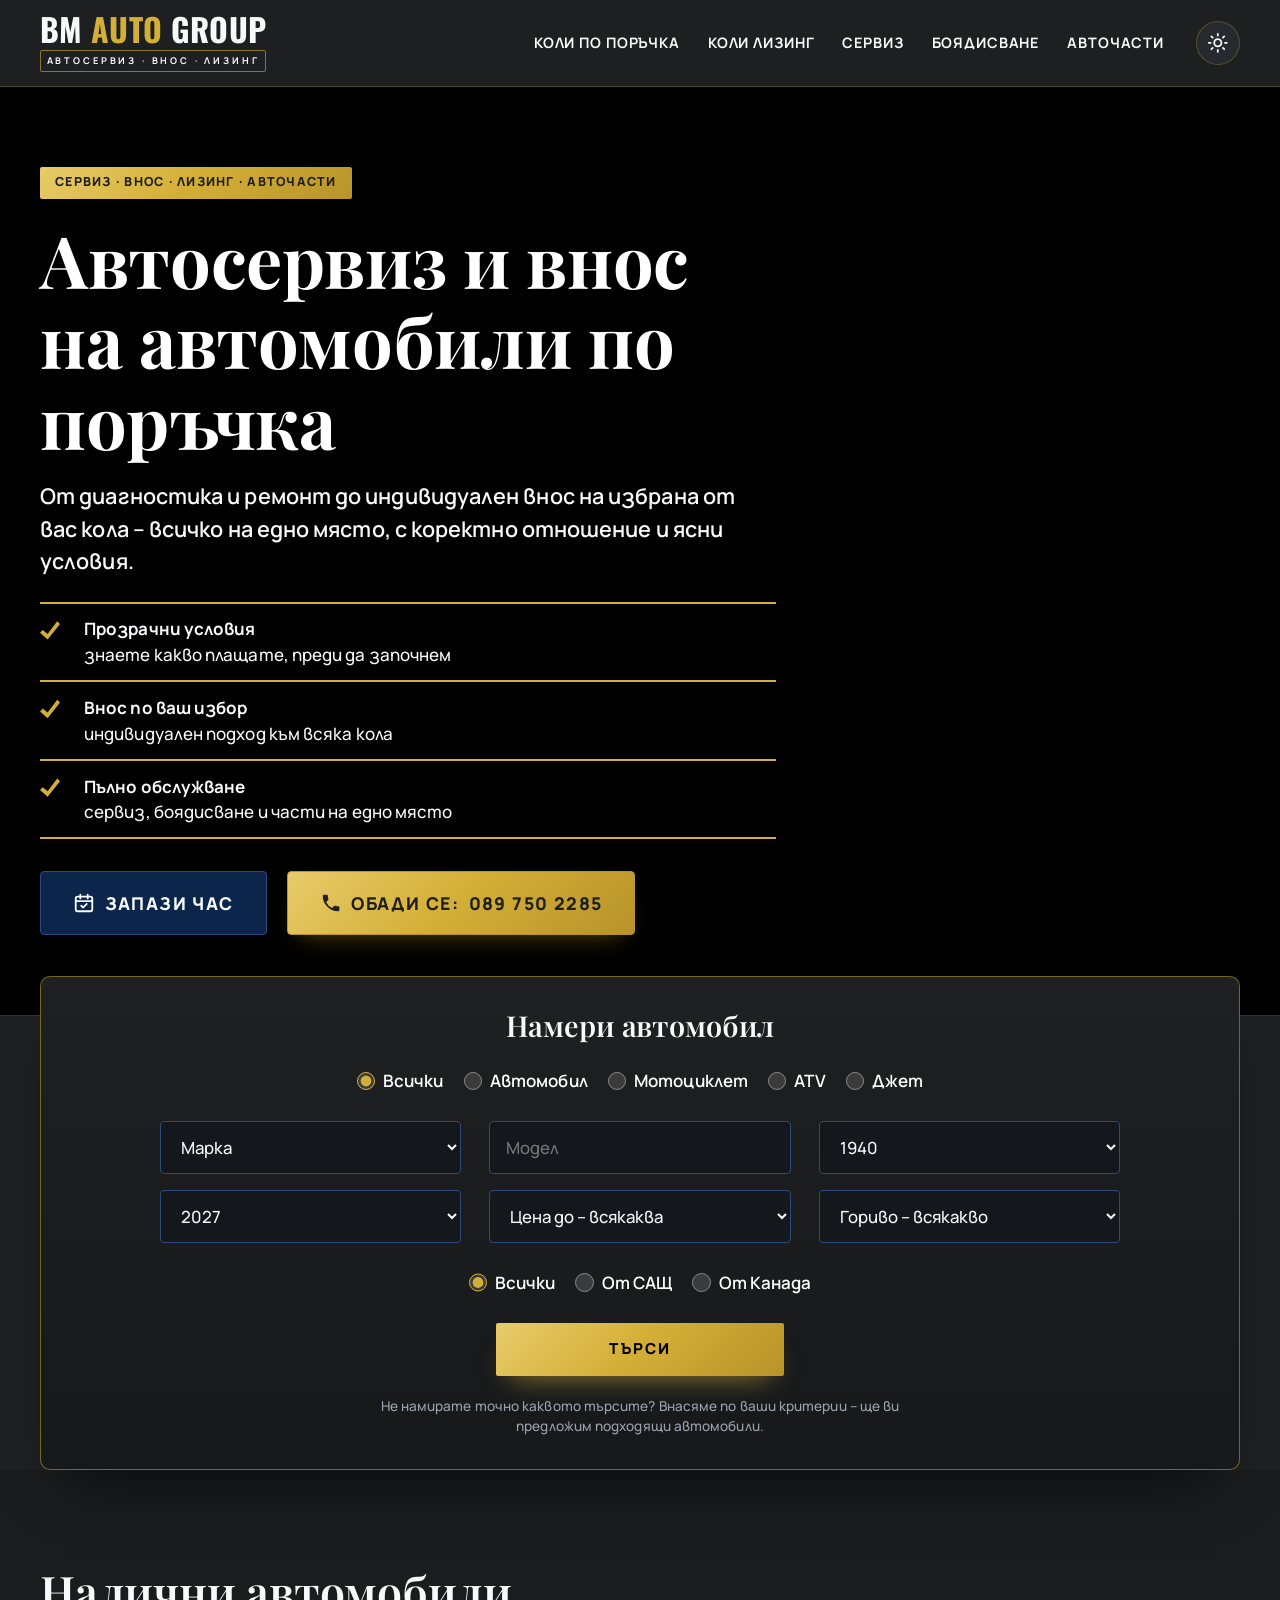
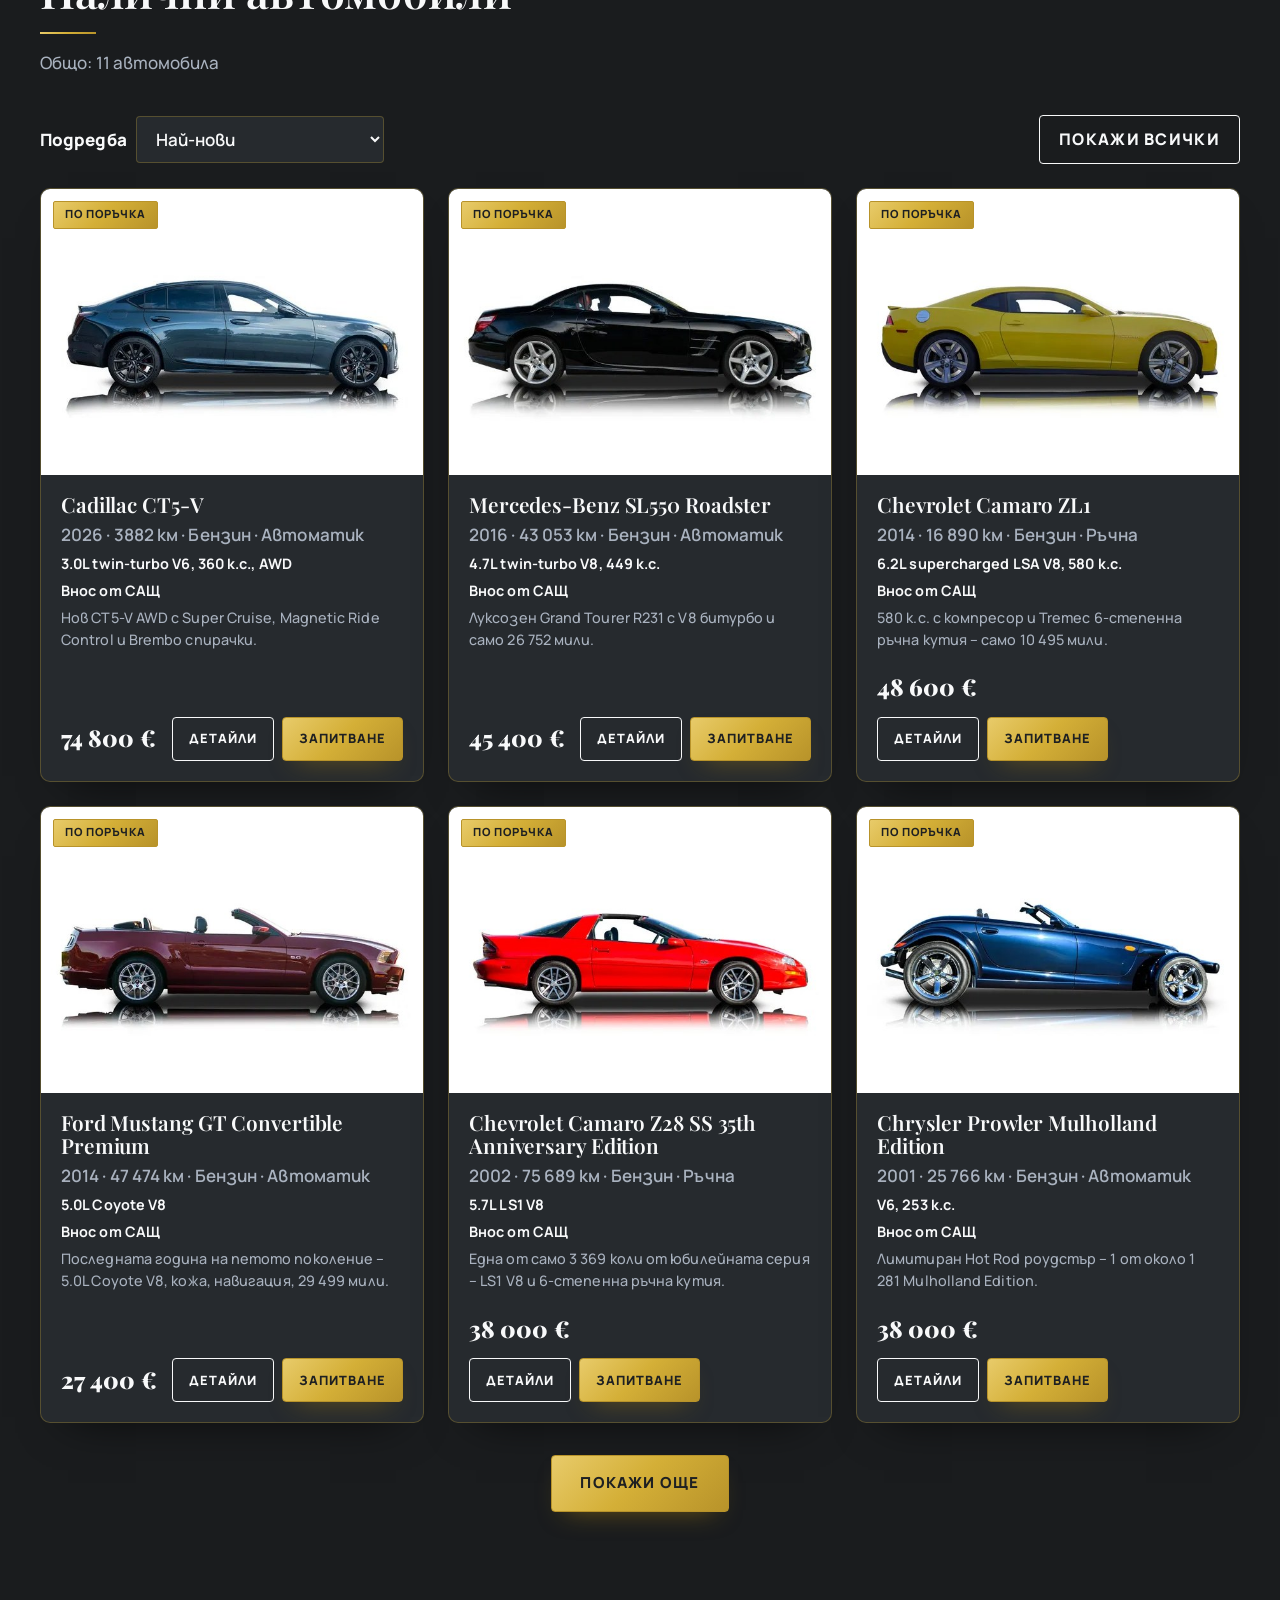
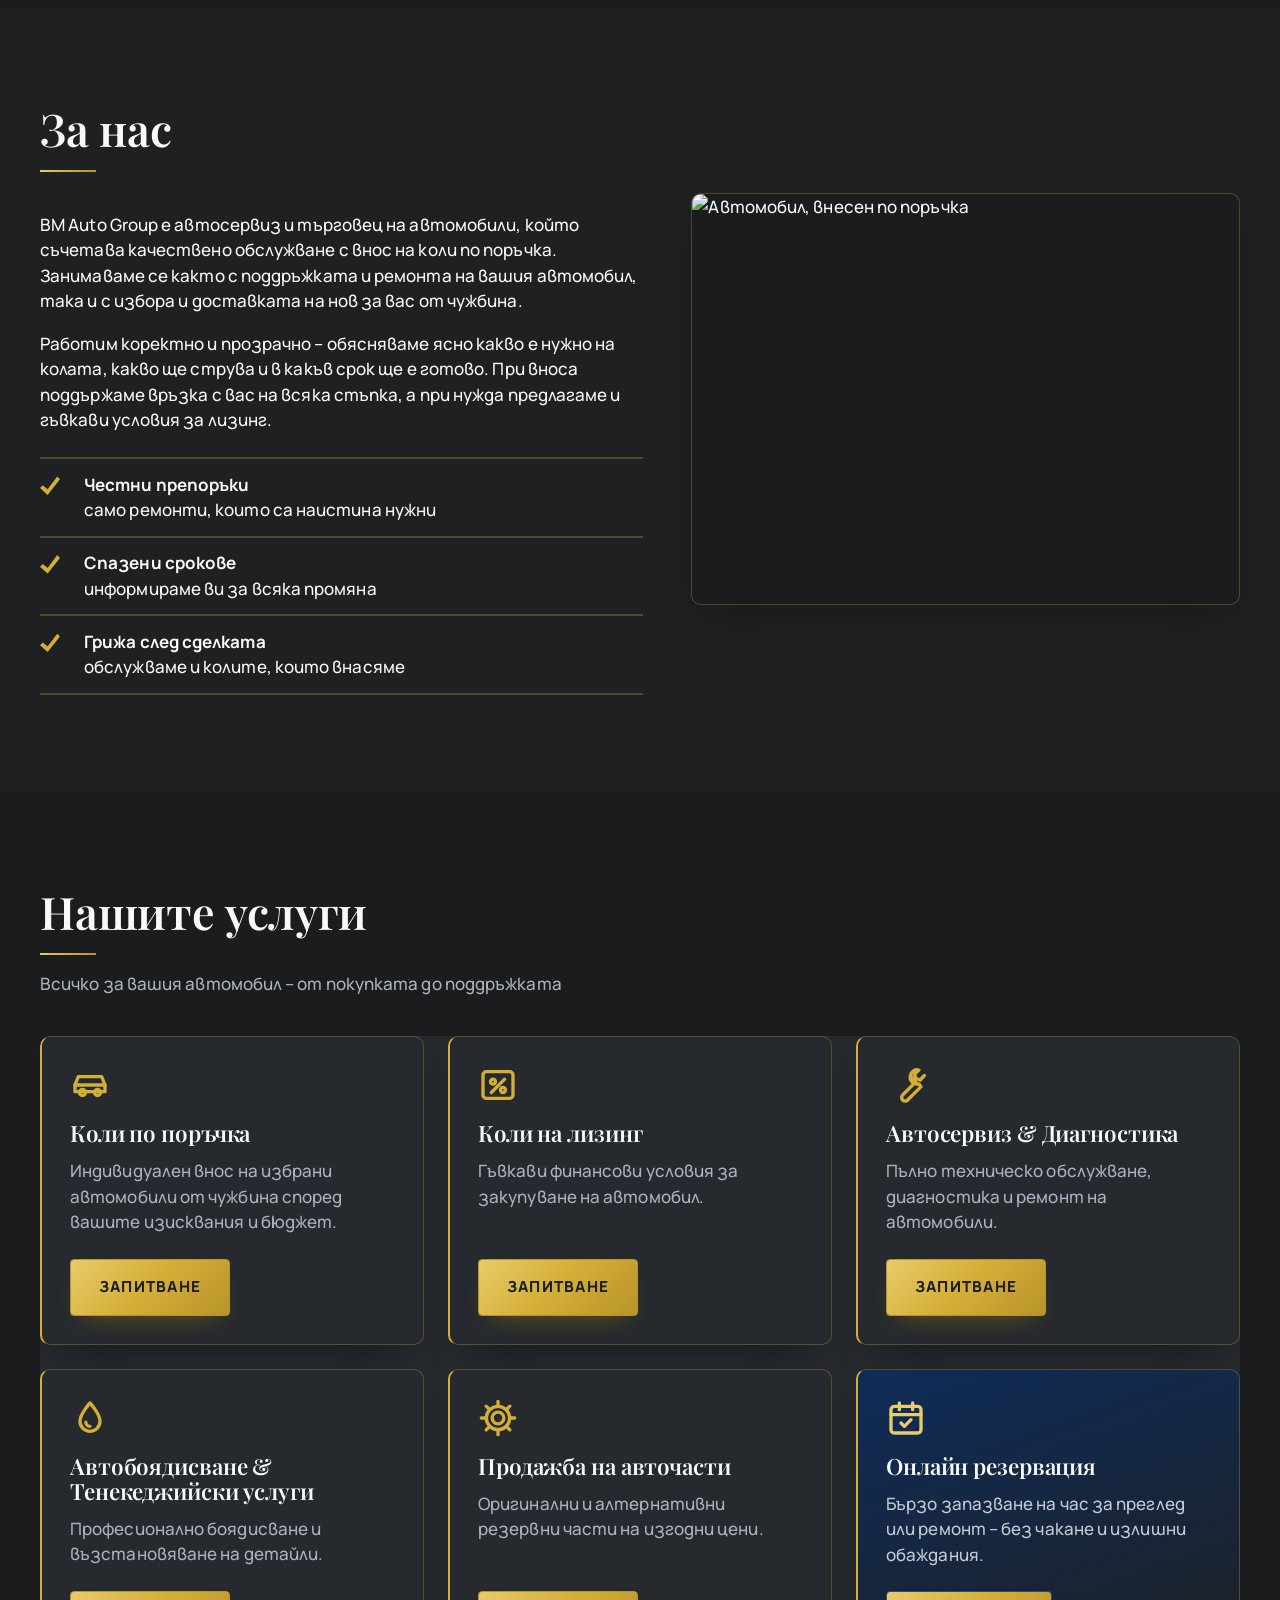
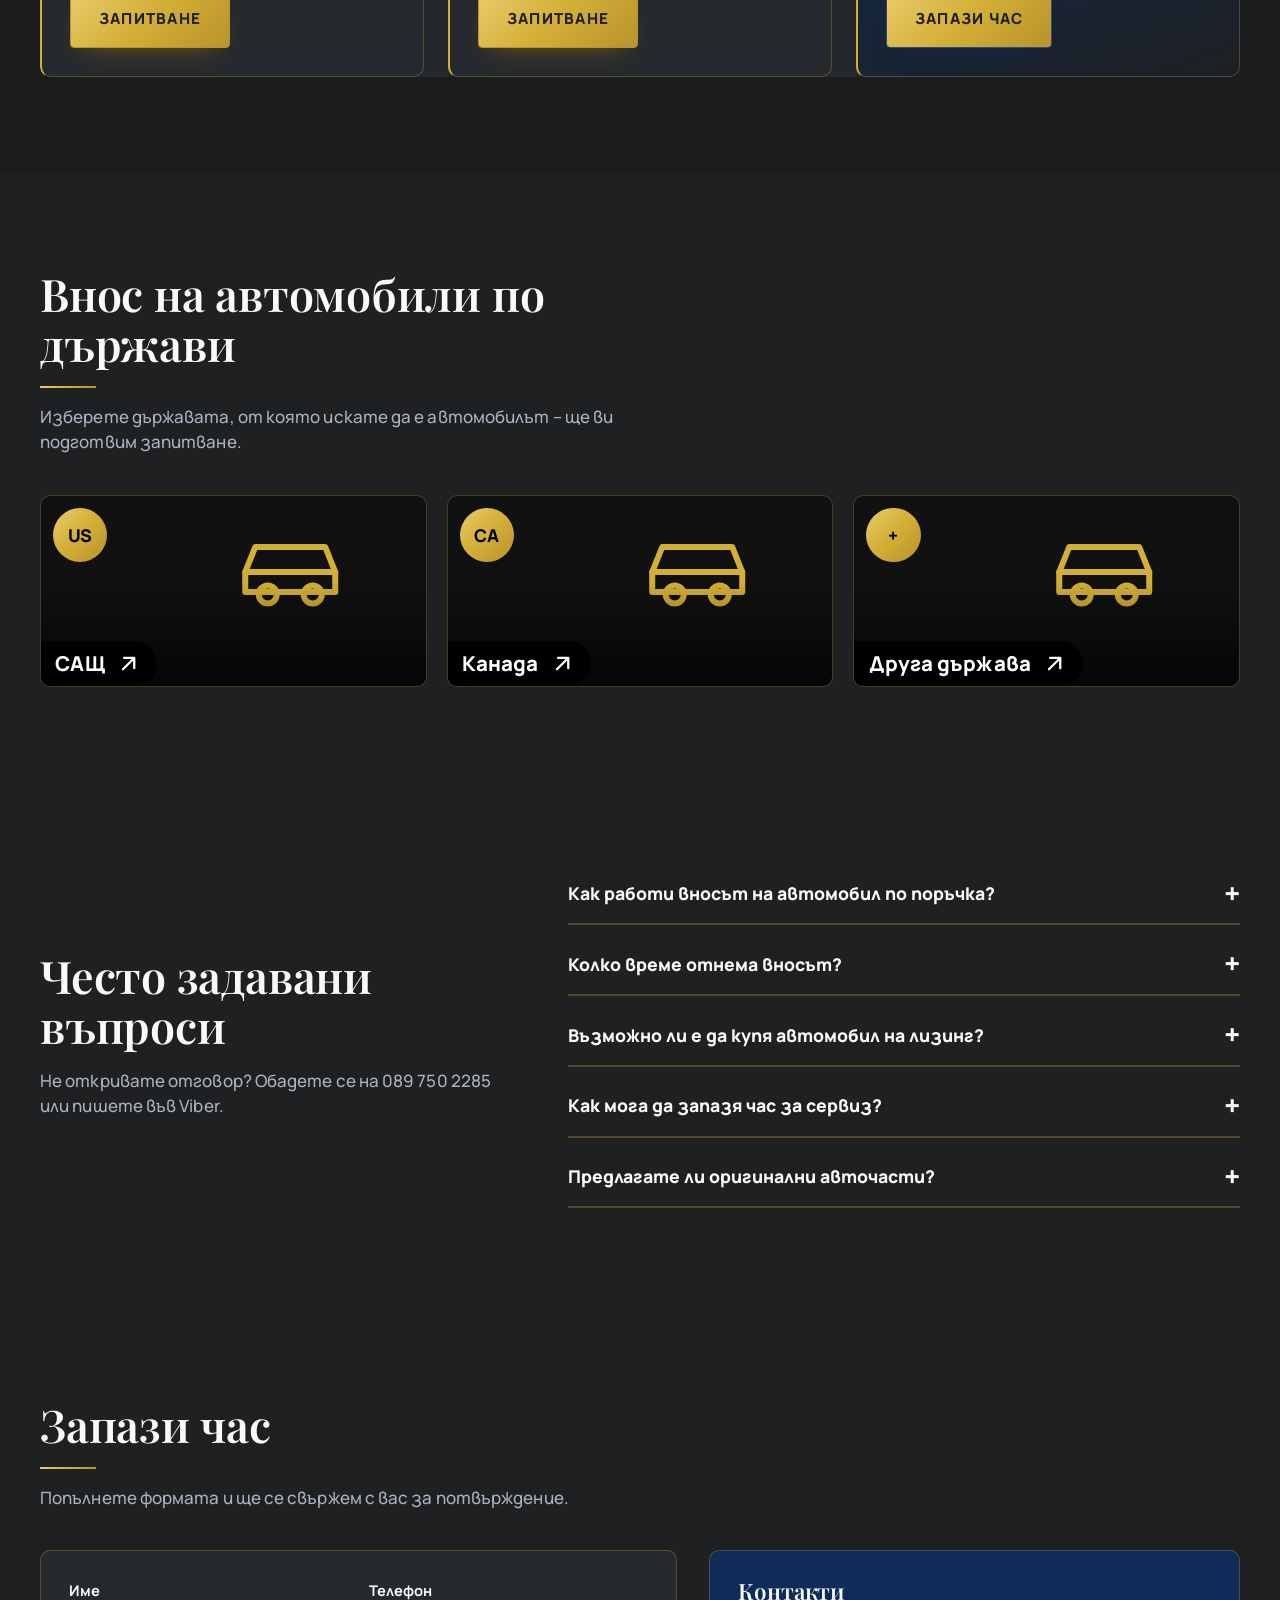
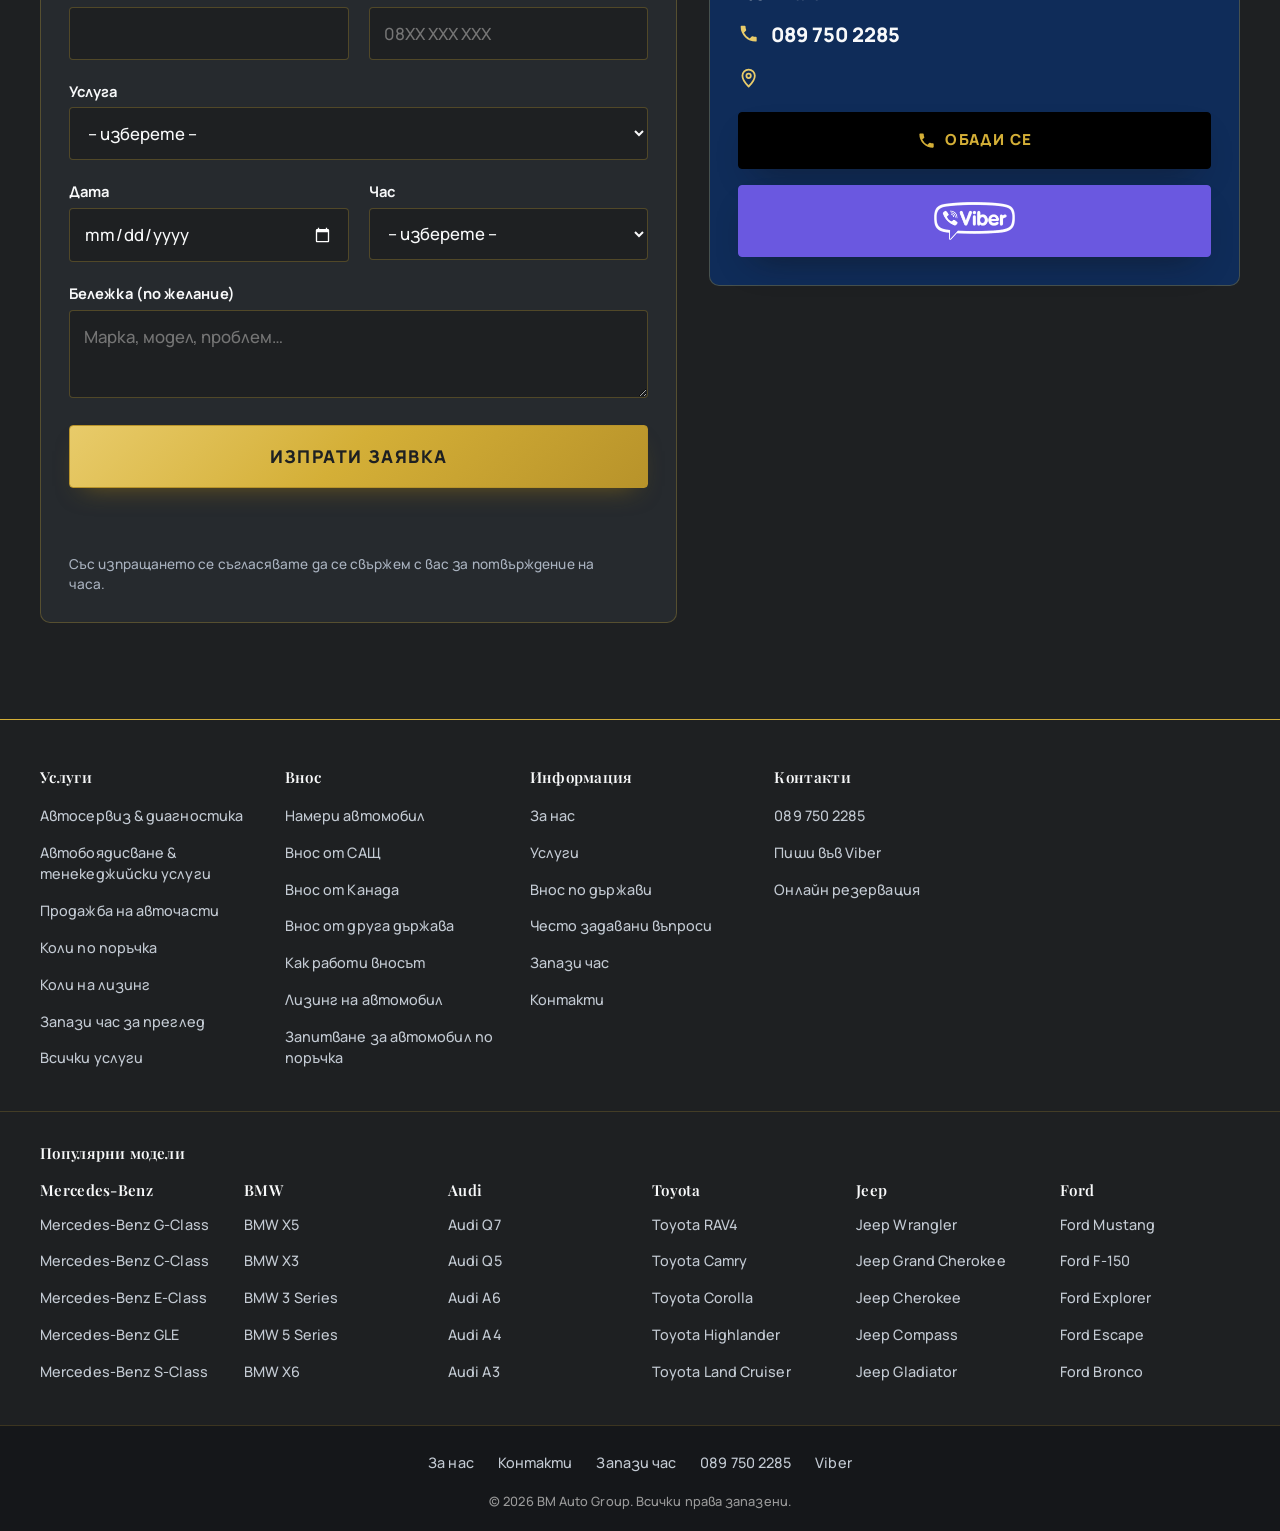
==== commit 947da5ae: "Add files via upload" ====
--- a/index.html
+++ b/index.html
@@ -1,26 +1,30 @@
-<!doctype html><html><head><meta charset=utf8><meta name=viewport content="width=device-width,initial-scale=1,viewport-fit=cover"><style>:root{color-scheme:light;box-sizing:border-box;padding-top:env(safe-area-inset-top,0px);padding-bottom:env(safe-area-inset-bottom,0px)}html{scroll-padding-top:env(safe-area-inset-top,0px)}body{margin:0;padding:0;font:14px -apple-system,BlinkMacSystemFont,sans-serif;background:#fff;color:#000}img{max-width:100%}[hidden]:not([hidden=until-found i]){display:none!important}</style></head><body>
-<!-- SEO: смени title и description при нужда -->
-  <title>NatevMotors</title>
-  <meta name="description" content="Автосервиз и внос на автомобили по поръчка. Диагностика, ремонт, автобоядисване, авточасти и лизинг. Запазете час онлайн или се обадете на 089 750 2285.">
-  <meta name="theme-color" content="#15171a">
-  <link rel="icon" href="data:image/svg+xml,%3Csvg%20xmlns%3D%27http%3A//www.w3.org/2000/svg%27%20viewBox%3D%270%200%2048%2048%27%3E%3Crect%20width%3D%2748%27%20height%3D%2748%27%20rx%3D%273%27%20fill%3D%27%2316181a%27/%3E%3Ctext%20x%3D%2724%27%20y%3D%2732%27%20text-anchor%3D%27middle%27%20font-family%3D%27Georgia%2Cserif%27%20font-size%3D%2722%27%20font-weight%3D%27700%27%20fill%3D%27%23D4AF37%27%3ENM%3C/text%3E%3C/svg%3E">
+<!doctype html>
+<html lang="bg">
+<head>
+  <meta charset="utf-8">
+  <meta name="viewport" content="width=device-width, initial-scale=1, viewport-fit=cover">
+  <title>BM Auto Group – автосервиз и внос на автомобили по поръчка</title>
+  <meta name="description" content="BM Auto Group – автосервиз и внос на автомобили по поръчка. Диагностика, ремонт, автобоядисване, авточасти и лизинг. Запазете час онлайн или се обадете на 089 750 2285.">
+  <meta name="theme-color" content="#F8F9FA">
+  <meta property="og:type" content="website">
+  <meta property="og:title" content="BM Auto Group – автосервиз и внос на автомобили по поръчка">
+  <meta property="og:description" content="Автосервиз, внос на автомобили по поръчка, лизинг и авточасти.">
+  <meta property="og:site_name" content="BM Auto Group">
+  <link rel="icon" type="image/svg+xml" href="images/logo-mark.svg">
+  <link rel="apple-touch-icon" href="images/logo-mark.svg">
   <link rel="preconnect" href="https://fonts.googleapis.com">
   <link rel="preconnect" href="https://fonts.gstatic.com" crossorigin>
-  <link href="https://fonts.googleapis.com/css2?family=Manrope:wght@400;500;600;700;800&family=Playfair+Display:wght@500;600;700&display=swap" rel="stylesheet">
+  <link href="https://fonts.googleapis.com/css2?family=Manrope:wght@400;500;600;700;800&family=Oswald:wght@600;700&family=Playfair+Display:wght@500;600;700&display=swap" rel="stylesheet">
+  <link rel="stylesheet" href="css/tokens.css">
   <link rel="stylesheet" href="css/style.css">
+  <!-- данни (data/site.js се редактира от /admin/) и тема – преди първото рисуване -->
+  <script src="data/site.js"></script>
+  <script src="js/config.js"></script>
   <script src="js/theme.js"></script>
-
-  <!-- ЗА ПОДМЯНА: добави "address" и "openingHoursSpecification", когато имаш точните данни -->
-  <script type="application/ld+json">
-  {
-    "@context": "https://schema.org",
-    "@type": "AutoRepair",
-    "name": "Автосервиз NatevMotors",
-    "telephone": "+359897502285",
-    "areaServed": { "@type": "Country", "name": "България" }
-  }
-  </script>
-
+  <script type="application/ld+json" id="ld-json">{"@context":"https://schema.org","@type":"AutoRepair","name":"BM Auto Group","telephone":"089 750 2285","areaServed":{"@type":"Country","name":"България"}}</script>
+</head>
+<body>
+  <a class="skip-link" href="#main">Към съдържанието</a>
 
   <!-- SVG ИКОНИ (ползват се с <use href="#i-...">) -->
   <svg width="0" height="0" style="position:absolute" aria-hidden="true">
@@ -41,11 +45,14 @@
 
   <header class="header">
     <div class="wrap header__in">
-      <!-- ЗА ПОДМЯНА: лого (само текст, шрифт Oswald). Отделен файл: images/logo.svg -->
-      <a href="#" class="logo" aria-label="NatevMotors, начало">
-        <span class="logo__name">NatevMotors</span>
+      <!-- Лого: BM Auto Group (емблема + име). От админ панела може да се замени с качена снимка. -->
+      <a href="#" class="logo" aria-label="BM Auto Group, начало">
+        <span class="logo__text">
+          <span class="logo__row"><span class="logo__name">BM <b>AUTO</b> GROUP</span></span>
+          <span class="logo__bar" data-bind="brand.tagline">Автосервиз · Внос · Лизинг</span>
+        </span>
       </a>
-      <nav class="nav" aria-label="Основна навигация">
+      <nav class="nav" id="site-nav" aria-label="Основна навигация">
         <a href="#search">Коли по поръчка</a>
         <a href="#svc-leasing">Коли лизинг</a>
         <a href="#svc-service">Сервиз</a>
@@ -56,63 +63,50 @@
         <svg class="icon theme-toggle__moon" aria-hidden="true"><use href="#i-moon"/></svg>
         <svg class="icon theme-toggle__sun" aria-hidden="true"><use href="#i-sun"/></svg>
       </button>
+      <button type="button" class="nav-toggle" id="nav-toggle" aria-expanded="false" aria-controls="site-nav" aria-label="Меню">
+        <span class="nav-toggle__bars" aria-hidden="true"><i></i><i></i><i></i></span>
+      </button>
     </div>
   </header>
 
-  <main>
+  <main id="main">
     <!-- ===== 1. HERO ===== -->
     <section class="hero hero--video" aria-labelledby="hero-title">
-      <!-- ФОНОВО ВИДЕО (YouTube, без звук, автоматично, на повторение). ЗА ПОДМЯНА: смени ID-то EPo5WSmNMn8 на друго видео (на 2 места в src) -->
       <div class="hero__video" aria-hidden="true">
-        <iframe src="https://www.youtube-nocookie.com/embed/EPo5WSmNMn8?autoplay=1&amp;mute=1&amp;loop=1&amp;playlist=EPo5WSmNMn8&amp;controls=0&amp;disablekb=1&amp;modestbranding=1&amp;rel=0&amp;playsinline=1&amp;iv_load_policy=3" title="Фоново видео" allow="autoplay; encrypted-media; picture-in-picture" referrerpolicy="strict-origin-when-cross-origin" tabindex="-1" loading="eager"></iframe>
+        <iframe id="hero-video" title="Фоново видео" allow="autoplay; encrypted-media; picture-in-picture" referrerpolicy="strict-origin-when-cross-origin" tabindex="-1"></iframe>
       </div>
       <div class="wrap hero__grid hero__grid--single">
         <div>
-          <!-- ЗА ПОДМЯНА: бадж над заглавието -->
-          <p class="badge">Сервиз · Внос · Лизинг · Авточасти</p>
-          <h1 id="hero-title">Автосервиз и внос на автомобили по поръчка</h1>
-          <!-- ЗА ПОДМЯНА: подзаглавие -->
-          <p class="hero__lead">От диагностика и ремонт до индивидуален внос на избрана от вас кола – всичко на едно място, с коректно отношение и ясни условия.</p>
-
-          <ul class="checks">
-            <!-- ЗА ПОДМЯНА: 3-те основни предимства -->
-            <li><div><strong>Прозрачни условия</strong><span>знаете какво плащате, преди да започнем</span></div></li>
-            <li><div><strong>Внос по ваш избор</strong><span>индивидуален подход към всяка кола</span></div></li>
-            <li><div><strong>Пълно обслужване</strong><span>сервиз, боядисване и части на едно място</span></div></li>
-          </ul>
-
+          <p class="badge" data-bind="hero.badge">Сервиз · Внос · Лизинг · Авточасти</p>
+          <h1 id="hero-title" data-bind="hero.title">Автосервиз и внос на автомобили по поръчка</h1>
+          <p class="hero__lead" data-bind="hero.lead">От диагностика и ремонт до индивидуален внос на избрана от вас кола – всичко на едно място, с коректно отношение и ясни условия.</p>
+          <ul class="checks" id="hero-checks"></ul>
           <div class="hero__actions">
             <a href="#booking" class="btn btn--black btn--xl">
               <svg class="icon" aria-hidden="true"><use href="#i-calendar"/></svg>
               ЗАПАЗИ ЧАС
             </a>
-            <a href="tel:0897502285" class="btn btn--xl">
+            <a href="tel:0897502285" class="btn btn--xl" data-tel>
               <svg class="icon icon--fill" aria-hidden="true"><use href="#i-phone"/></svg>
-              ОБАДИ СЕ: 089 750 2285
+              ОБАДИ СЕ: <span data-phone>089 750 2285</span>
             </a>
           </div>
         </div>
-
       </div>
     </section>
 
     <!-- ===== ТЪРСАЧКА ЗА АВТОМОБИЛ ===== -->
-    <section id="search" class="search" aria-labelledby="search-title">
+    <section id="search" class="search" aria-labelledby="search-title" data-section="search">
       <div class="wrap">
         <form class="search__panel" id="car-search" novalidate>
           <h2 class="search__title" id="search-title">Намери автомобил</h2>
-          <!-- ЗА ПОДМЯНА: видове превозни средства (value се изпраща в заявката) -->
           <fieldset class="search__types">
             <legend class="sr-only">Вид превозно средство</legend>
             <label><input type="radio" name="vtype" value="" checked><span>Всички</span></label>
             <label><input type="radio" name="vtype" value="Автомобил"><span>Автомобил</span></label>
             <label><input type="radio" name="vtype" value="Мотоциклет"><span>Мотоциклет</span></label>
-            <label><input type="radio" name="vtype" value="Лодка"><span>Лодка</span></label>
-            <label><input type="radio" name="vtype" value="Ремарке"><span>Ремарке</span></label>
-            <label><input type="radio" name="vtype" value="Мобилен дом"><span>Мобилен дом</span></label>
             <label><input type="radio" name="vtype" value="ATV"><span>ATV</span></label>
             <label><input type="radio" name="vtype" value="Джет"><span>Джет</span></label>
-            <label><input type="radio" name="vtype" value="Промишлено оборудване"><span>Промишлено оборудване</span></label>
           </fieldset>
           <div class="search__grid">
             <select id="s-make" name="make" aria-label="Марка"><option value="">Марка</option></select>
@@ -127,6 +121,7 @@
               <option value="20000">до 20 000 €</option>
               <option value="30000">до 30 000 €</option>
               <option value="50000">до 50 000 €</option>
+              <option value="75000">до 75 000 €</option>
             </select>
             <select id="s-fuel" name="fuel" aria-label="Гориво">
               <option value="">Гориво – всякакво</option>
@@ -136,7 +131,6 @@
               <option>Електро</option>
             </select>
           </div>
-          <!-- ЗА ПОДМЯНА: източници на автомобили -->
           <fieldset class="search__source">
             <legend class="sr-only">Откъде да бъде автомобилът</legend>
             <label><input type="radio" name="source" value="" checked><span>Всички</span></label>
@@ -149,8 +143,8 @@
       </div>
     </section>
 
-    <!-- ===== НАЛИЧНИ АВТОМОБИЛИ (данните са в data/cars.js) ===== -->
-    <section id="results" class="section section--grey" aria-labelledby="results-title" hidden>
+    <!-- ===== НАЛИЧНИ АВТОМОБИЛИ (данни: data/site.js → cars) ===== -->
+    <section id="results" class="section section--grey" aria-labelledby="results-title" data-section="results" hidden>
       <div class="wrap">
         <div class="section__head">
           <h2 id="results-title">Налични автомобили</h2>
@@ -183,191 +177,72 @@
     </dialog>
 
     <!-- ===== 2. ЗА НАС ===== -->
-    <section id="about" class="section" aria-labelledby="about-title">
+    <section id="about" class="section" aria-labelledby="about-title" data-section="about">
       <div class="wrap about">
         <div>
           <div class="section__head">
-            <h2 id="about-title">За нас</h2>
-          </div>
-          <!-- ЗА ПОДМЯНА: текстовете за опит и коректност (добави реални години/брой коли, ако има) -->
-          <p>NatevMotors е автосервиз и търговец на автомобили, който съчетава качествено обслужване с внос на коли по поръчка. Занимаваме се както с поддръжката и ремонта на вашия автомобил, така и с избора и доставката на нов за вас от чужбина.</p>
-          <p>Работим коректно и прозрачно – обясняваме ясно какво е нужно на колата, какво ще струва и в какъв срок ще е готово. При вноса поддържаме връзка с вас на всяка стъпка, а при нужда предлагаме и гъвкави условия за лизинг.</p>
-          <ul class="checks">
-            <li><div><strong>Честни препоръки</strong><span>само ремонти, които са наистина нужни</span></div></li>
-            <li><div><strong>Спазени срокове</strong><span>информираме ви за всяка промяна</span></div></li>
-            <li><div><strong>Грижа след сделката</strong><span>обслужваме и колите, които внасяме</span></div></li>
-          </ul>
+            <h2 id="about-title" data-bind="about.title">За нас</h2>
+          </div>
+          <p data-bind="about.p1"></p>
+          <p data-bind="about.p2"></p>
+          <ul class="checks" id="about-checks"></ul>
         </div>
         <div class="about__photo">
-          <!-- ЗА ПОДМЯНА: снимка на екипа / сервиза / автомобили -->
-          <img src="https://images.unsplash.com/photo-1503376780353-7e6692767b70?auto=format&fit=crop&w=1000&q=80" alt="Автомобил, внесен по поръчка" loading="lazy">
+          <img id="about-img" alt="Автомобил, внесен по поръчка" loading="lazy" width="1000" height="750">
         </div>
       </div>
     </section>
 
     <!-- ===== 3. УСЛУГИ ===== -->
-    <section id="services" class="section section--grey" aria-labelledby="services-title">
+    <section id="services" class="section section--grey" aria-labelledby="services-title" data-section="services">
       <div class="wrap">
         <div class="section__head">
-          <h2 id="services-title">Нашите услуги</h2>
-          <p>Всичко за вашия автомобил – от покупката до поддръжката</p>
-        </div>
-        <div class="services">
-          <!-- Бутоните имат data-service: избират услугата във формата за час (стойностите са в <select id="service">) -->
-          <article id="svc-order" class="service">
-            <svg class="icon icon--lg" aria-hidden="true"><use href="#i-car"/></svg>
-            <h3>Коли по поръчка</h3>
-            <p>Индивидуален внос на избрани автомобили от чужбина според вашите изисквания и бюджет.</p>
-            <a href="#booking" class="btn" data-service="Коли по поръчка">Запитване</a>
-          </article>
-          <article id="svc-leasing" class="service">
-            <svg class="icon icon--lg" aria-hidden="true"><use href="#i-leasing"/></svg>
-            <h3>Коли на лизинг</h3>
-            <p>Гъвкави финансови условия за закупуване на автомобил.</p>
-            <a href="#booking" class="btn" data-service="Коли на лизинг">Запитване</a>
-          </article>
-          <article id="svc-service" class="service">
-            <svg class="icon icon--lg" aria-hidden="true"><use href="#i-wrench"/></svg>
-            <h3>Автосервиз &amp; Диагностика</h3>
-            <p>Пълно техническо обслужване, диагностика и ремонт на автомобили.</p>
-            <a href="#booking" class="btn" data-service="Автосервиз и диагностика">Запитване</a>
-          </article>
-          <article id="svc-paint" class="service">
-            <svg class="icon icon--lg" aria-hidden="true"><use href="#i-paint"/></svg>
-            <h3>Автобоядисване &amp; Тенекеджийски услуги</h3>
-            <p>Професионално боядисване и възстановяване на детайли.</p>
-            <a href="#booking" class="btn" data-service="Автобоядисване и тенекеджийски услуги">Запитване</a>
-          </article>
-          <article id="svc-parts" class="service">
-            <svg class="icon icon--lg" aria-hidden="true"><use href="#i-gear"/></svg>
-            <h3>Продажба на авточасти</h3>
-            <p>Оригинални и алтернативни резервни части на изгодни цени.</p>
-            <a href="#booking" class="btn" data-service="Продажба на авточасти">Запитване</a>
-          </article>
-          <article class="service service--hot">
-            <svg class="icon icon--lg" aria-hidden="true"><use href="#i-calendar"/></svg>
-            <h3>Онлайн резервация</h3>
-            <p>Бързо запазване на час за преглед или ремонт – без чакане и излишни обаждания.</p>
-            <a href="#booking" class="btn btn--black" data-service="Преглед / ремонт">Запази час</a>
-          </article>
-        </div>
+          <h2 id="services-title" data-bind="services.title">Нашите услуги</h2>
+          <p data-bind="services.subtitle">Всичко за вашия автомобил – от покупката до поддръжката</p>
+        </div>
+        <div class="services" id="services-grid"></div>
       </div>
     </section>
 
     <!-- ===== ВНОС ПО ДЪРЖАВИ ===== -->
-    <section id="import" class="section" aria-labelledby="import-title">
+    <section id="import" class="section" aria-labelledby="import-title" data-section="import">
       <div class="wrap">
         <div class="section__head">
-          <h2 id="import-title">Внос на автомобили по държави</h2>
-          <p>Изберете държавата, от която искате да е автомобилът – ще ви подготвим запитване.</p>
-        </div>
-        <!-- ЗА ПОДМЯНА: държави (код + име). Снимките са images/usa.jpg и images/canada.jpg (800×600, до ~200 KB) – докато ги няма, се показва иконата на кола. Копирай/изтрий <a> блок. -->
-        <div class="country-categories">
-          <a href="#booking" class="country-category__item" data-country="САЩ">
-            <svg class="country-category__img icon" aria-hidden="true"><use href="#i-car"/></svg>
-            <img class="country-category__photo" src="images/usa.jpg" alt="Автомобил от САЩ" loading="lazy" onerror="this.remove()">
-            <span class="country-category__flag" aria-hidden="true">US</span>
-            <span class="country-category__link"><span class="country-category__link-text">САЩ</span><svg class="country-category__link-icon icon" aria-hidden="true"><use href="#i-arrow"/></svg></span>
-          </a>
-          <a href="#booking" class="country-category__item" data-country="Канада">
-            <svg class="country-category__img icon" aria-hidden="true"><use href="#i-car"/></svg>
-            <img class="country-category__photo" src="images/canada.jpg" alt="Автомобил от Канада" loading="lazy" onerror="this.remove()">
-            <span class="country-category__flag" aria-hidden="true">CA</span>
-            <span class="country-category__link"><span class="country-category__link-text">Канада</span><svg class="country-category__link-icon icon" aria-hidden="true"><use href="#i-arrow"/></svg></span>
-          </a>
-          <a href="#booking" class="country-category__item" data-country="Друга държава">
-            <svg class="country-category__img icon" aria-hidden="true"><use href="#i-car"/></svg>
-            <span class="country-category__flag" aria-hidden="true">+</span>
-            <span class="country-category__link"><span class="country-category__link-text">Друга държава</span><svg class="country-category__link-icon icon" aria-hidden="true"><use href="#i-arrow"/></svg></span>
-          </a>
-        </div>
-      </div>
-    </section>
-
-    <!-- ===== ОТЗИВИ ===== -->
-    <section id="feedbacks" class="section section--grey" aria-labelledby="feedbacks-title">
+          <h2 id="import-title" data-bind="import.title">Внос на автомобили по държави</h2>
+          <p data-bind="import.subtitle">Изберете държавата, от която искате да е автомобилът – ще ви подготвим запитване.</p>
+        </div>
+        <div class="country-categories" id="country-grid"></div>
+      </div>
+    </section>
+
+    <!-- ===== ОТЗИВИ (скрива се сама, докато няма добавени отзиви) ===== -->
+    <section id="feedbacks" class="section section--grey" aria-labelledby="feedbacks-title" data-section="feedbacks">
       <div class="wrap">
         <div class="feedbacks-header">
-          <h2 class="feedbacks-header__title" id="feedbacks-title">Какво казват клиентите</h2>
-          <p class="feedbacks-header__text">Реални мнения от клиенти, обслужени от NatevMotors.</p>
-        </div>
-        <!-- ЗА ПОДМЯНА: сложи РЕАЛНИ отзиви (име, автомобил, текст). Натискането на карта показва целия текст.
-             Дотогава можеш да изтриеш цялата секция #feedbacks (и линка към нея, ако добавиш такъв). -->
-        <div class="testimonials">
-          <article class="feedback" tabindex="0">
-            <div class="feedback__header">
-              <div><div class="feedback__header-name">[Име на клиент]</div><div class="feedback__header-car">[Марка / модел]</div></div>
-            </div>
-            <p class="feedback__preview">[Начало на отзива – 1-2 изречения]</p>
-            <p class="feedback__content">[Пълен текст на отзива]</p>
-          </article>
-          <article class="feedback" tabindex="0">
-            <div class="feedback__header">
-              <div><div class="feedback__header-name">[Име на клиент]</div><div class="feedback__header-car">[Марка / модел]</div></div>
-            </div>
-            <p class="feedback__preview">[Начало на отзива – 1-2 изречения]</p>
-            <p class="feedback__content">[Пълен текст на отзива]</p>
-          </article>
-          <article class="feedback" tabindex="0">
-            <div class="feedback__header">
-              <div><div class="feedback__header-name">[Име на клиент]</div><div class="feedback__header-car">[Марка / модел]</div></div>
-            </div>
-            <p class="feedback__preview">[Начало на отзива – 1-2 изречения]</p>
-            <p class="feedback__content">[Пълен текст на отзива]</p>
-          </article>
-        </div>
+          <h2 class="feedbacks-header__title" id="feedbacks-title" data-bind="reviews.title">Какво казват клиентите</h2>
+          <p class="feedbacks-header__text" data-bind="reviews.subtitle"></p>
+        </div>
+        <div class="testimonials" id="testimonials"></div>
       </div>
     </section>
 
     <!-- ===== ЧЗВ ===== -->
-    <section id="faq" class="section" aria-labelledby="faq-title">
+    <section id="faq" class="section" aria-labelledby="faq-title" data-section="faq">
       <div class="wrap faq-block">
         <div class="faq-block__left">
-          <h2 class="faq-block__left-title" id="faq-title">Често задавани въпроси</h2>
-          <p class="faq-block__left-text">Не откривате отговор? Обадете се на 089 750 2285 или пишете във Viber.</p>
-        </div>
-        <!-- ЗА ПОДМЯНА: въпроси и отговори (сверявай с реалните ви условия) -->
-        <div class="faq-block__right">
-          <div class="faq__item">
-            <button type="button" class="question" aria-expanded="false" aria-controls="faq-a1" id="faq-q1">
-              <span class="question__text">Как работи вносът на автомобил по поръчка?</span><span class="question__btn" aria-hidden="true">+</span>
-            </button>
-            <div class="faq__item-answer" id="faq-a1" role="region" aria-labelledby="faq-q1" hidden>Казвате ни какъв автомобил търсите и какъв е бюджетът ви. Подбираме варианти, уточняваме състоянието им и организираме доставката, като ви информираме на всяка стъпка.</div>
-          </div>
-          <div class="faq__item">
-            <button type="button" class="question" aria-expanded="false" aria-controls="faq-a2" id="faq-q2">
-              <span class="question__text">Колко време отнема вносът?</span><span class="question__btn" aria-hidden="true">+</span>
-            </button>
-            <div class="faq__item-answer" id="faq-a2" role="region" aria-labelledby="faq-q2" hidden>Срокът зависи от държавата, автомобила и документите. Даваме ориентировъчен срок още при запитването.</div>
-          </div>
-          <div class="faq__item">
-            <button type="button" class="question" aria-expanded="false" aria-controls="faq-a3" id="faq-q3">
-              <span class="question__text">Възможно ли е да купя автомобил на лизинг?</span><span class="question__btn" aria-hidden="true">+</span>
-            </button>
-            <div class="faq__item-answer" id="faq-a3" role="region" aria-labelledby="faq-q3" hidden>Да, предлагаме гъвкави финансови условия. Подробностите зависят от автомобила – свържете се с нас за конкретна оферта.</div>
-          </div>
-          <div class="faq__item">
-            <button type="button" class="question" aria-expanded="false" aria-controls="faq-a4" id="faq-q4">
-              <span class="question__text">Как мога да запазя час за сервиз?</span><span class="question__btn" aria-hidden="true">+</span>
-            </button>
-            <div class="faq__item-answer" id="faq-a4" role="region" aria-labelledby="faq-q4" hidden>Попълнете формата „Запази час“ по-долу, обадете се на 089 750 2285 или ни пишете във Viber.</div>
-          </div>
-          <div class="faq__item">
-            <button type="button" class="question" aria-expanded="false" aria-controls="faq-a5" id="faq-q5">
-              <span class="question__text">Предлагате ли оригинални авточасти?</span><span class="question__btn" aria-hidden="true">+</span>
-            </button>
-            <div class="faq__item-answer" id="faq-a5" role="region" aria-labelledby="faq-q5" hidden>Предлагаме както оригинални, така и алтернативни части – избирате според бюджета и нуждите си.</div>
-          </div>
-        </div>
+          <h2 class="faq-block__left-title" id="faq-title" data-bind="faq.title">Често задавани въпроси</h2>
+          <p class="faq-block__left-text" data-bind="faq.text"></p>
+        </div>
+        <div class="faq-block__right" id="faq-list"></div>
       </div>
     </section>
 
     <!-- ===== 4. ЗАПАЗИ ЧАС & КОНТАКТИ ===== -->
-    <section id="booking" class="section" aria-labelledby="booking-title">
+    <section id="booking" class="section" aria-labelledby="booking-title" data-section="booking">
       <div class="wrap">
         <div class="section__head">
-          <h2 id="booking-title">Запази час</h2>
-          <p>Попълнете формата и ще се свържем с вас за потвърждение.</p>
+          <h2 id="booking-title" data-bind="booking.title">Запази час</h2>
+          <p data-bind="booking.subtitle">Попълнете формата и ще се свържем с вас за потвърждение.</p>
         </div>
         <div class="booking">
           <form class="form" id="booking-form" novalidate>
@@ -385,12 +260,6 @@
               <label for="service">Услуга</label>
               <select id="service" name="service" required>
                 <option value="">– изберете –</option>
-                <option>Автосервиз и диагностика</option>
-                <option>Автобоядисване и тенекеджийски услуги</option>
-                <option>Преглед / ремонт</option>
-                <option>Коли по поръчка</option>
-                <option>Коли на лизинг</option>
-                <option>Продажба на авточасти</option>
               </select>
             </div>
             <div class="form__row">
@@ -422,21 +291,20 @@
             <ul class="contact__list">
               <li>
                 <svg class="icon icon--fill" aria-hidden="true"><use href="#i-phone"/></svg>
-                <a href="tel:0897502285">089 750 2285</a>
+                <a href="tel:0897502285" data-tel><span data-phone>089 750 2285</span></a>
               </li>
               <li>
                 <svg class="icon" aria-hidden="true"><use href="#i-pin"/></svg>
-                <!-- ЗА ПОДМЯНА: адрес и работно време -->
-                <span>[Адрес на сервиза]<br>[Работно време]</span>
+                <span id="contact-address"></span>
               </li>
             </ul>
             <div class="contact__actions">
-              <a href="tel:0897502285" class="btn btn--block">
+              <a href="tel:0897502285" class="btn btn--block" data-tel>
                 <svg class="icon icon--fill" aria-hidden="true"><use href="#i-phone"/></svg>
                 Обади се
               </a>
-              <a href="viber://chat?number=%2B359897502285" class="btn btn--block btn--viber" aria-label="Пиши ни във Viber">
-                <img class="viber-logo" src="images/viber-logo.png" alt="Viber">
+              <a href="viber://chat?number=%2B359897502285" class="btn btn--block btn--viber" data-viber aria-label="Пиши ни във Viber">
+                <img class="viber-logo" src="images/viber-logo.png" alt="Viber" width="120" height="38">
               </a>
             </div>
           </aside>
@@ -447,7 +315,6 @@
 
   <!-- ===== 5. FOOTER ===== -->
   <footer class="footer">
-    <!-- ЗА ПОДМЯНА: всички връзки във footer-а. data-service/data-country/data-model попълват формата за запитване -->
     <div class="wrap footer__top">
       <nav class="footer__col" aria-label="Услуги">
         <h3>Услуги</h3>
@@ -488,21 +355,20 @@
       <div class="footer__col">
         <h3>Контакти</h3>
         <ul>
-            <li><a href="tel:0897502285">089 750 2285</a></li>
-            <li><a href="viber://chat?number=%2B359897502285">Пиши във Viber</a></li>
-            <li><!-- ЗА ПОДМЯНА: адрес --><span>[Адрес на сервиза]</span></li>
-            <li><!-- ЗА ПОДМЯНА: работно време --><span>[Работно време]</span></li>
+            <li><a href="tel:0897502285" data-tel><span data-phone>089 750 2285</span></a></li>
+            <li><a href="viber://chat?number=%2B359897502285" data-viber>Пиши във Viber</a></li>
+            <li><span id="footer-address"></span></li>
+            <li><span id="footer-hours"></span></li>
             <li><a href="#booking">Онлайн резервация</a></li>
           </ul>
       </div>
-      <div class="footer__col">
+      <div class="footer__col" id="footer-social-block">
         <h3>Следвайте ни</h3>
-        <!-- ЗА ПОДМЯНА: сложи реалните адреси на профилите вместо "#" (или изтрий иконата) -->
           <div class="footer__social">
-            <a href="#" aria-label="Facebook"><svg viewBox="0 0 24 24" aria-hidden="true"><path fill="currentColor" d="M14 8h3V4.5h-3A4.5 4.5 0 0 0 9.5 9v2H7v3.5h2.5V21H13v-6.5h3l.5-3.5H13V9a1 1 0 0 1 1-1z"/></svg></a>
-            <a href="#" aria-label="Instagram"><svg viewBox="0 0 24 24" aria-hidden="true" fill="none" stroke="currentColor" stroke-width="2"><rect x="3.5" y="3.5" width="17" height="17" rx="5"/><circle cx="12" cy="12" r="4"/><circle cx="17.2" cy="6.8" r="1" fill="currentColor" stroke="none"/></svg></a>
-            <a href="#" aria-label="TikTok"><svg viewBox="0 0 24 24" aria-hidden="true"><path fill="currentColor" d="M16 3a4.6 4.6 0 0 0 4 4.2v3.3a7.6 7.6 0 0 1-4-1.2v5.6a5.4 5.4 0 1 1-5.4-5.4h.6v3.4a2.1 2.1 0 1 0 1.6 2V3z"/></svg></a>
-            <a href="#" aria-label="YouTube"><svg viewBox="0 0 24 24" aria-hidden="true"><rect x="2.5" y="5.5" width="19" height="13" rx="4" fill="currentColor"/><path d="m10 9.2 5 2.8-5 2.8z" fill="var(--footer-bg)"/></svg></a>
+            <a href="#" data-social="facebook" aria-label="Facebook"><svg viewBox="0 0 24 24" aria-hidden="true"><path fill="currentColor" d="M14 8h3V4.5h-3A4.5 4.5 0 0 0 9.5 9v2H7v3.5h2.5V21H13v-6.5h3l.5-3.5H13V9a1 1 0 0 1 1-1z"/></svg></a>
+            <a href="#" data-social="instagram" aria-label="Instagram"><svg viewBox="0 0 24 24" aria-hidden="true" fill="none" stroke="currentColor" stroke-width="2"><rect x="3.5" y="3.5" width="17" height="17" rx="5"/><circle cx="12" cy="12" r="4"/><circle cx="17.2" cy="6.8" r="1" fill="currentColor" stroke="none"/></svg></a>
+            <a href="#" data-social="tiktok" aria-label="TikTok"><svg viewBox="0 0 24 24" aria-hidden="true"><path fill="currentColor" d="M16 3a4.6 4.6 0 0 0 4 4.2v3.3a7.6 7.6 0 0 1-4-1.2v5.6a5.4 5.4 0 1 1-5.4-5.4h.6v3.4a2.1 2.1 0 1 0 1.6 2V3z"/></svg></a>
+            <a href="#" data-social="youtube" aria-label="YouTube"><svg viewBox="0 0 24 24" aria-hidden="true"><rect x="2.5" y="5.5" width="19" height="13" rx="4" fill="currentColor"/><path d="m10 9.2 5 2.8-5 2.8z" fill="#1E2022"/></svg></a>
           </div>
           <p class="footer__note">Следвайте ни за нови автомобили и оферти.</p>
       </div>
@@ -582,17 +448,17 @@
           <a href="#about">За нас</a>
           <a href="#contacts">Контакти</a>
           <a href="#booking">Запази час</a>
-          <a href="tel:0897502285">089 750 2285</a>
-          <a href="viber://chat?number=%2B359897502285">Viber</a>
+          <a href="tel:0897502285" data-tel><span data-phone>089 750 2285</span></a>
+          <a href="viber://chat?number=%2B359897502285" data-viber>Viber</a>
         </nav>
-        <p class="footer__copy">&copy; <span id="year">2026</span> Автосервиз NatevMotors. Всички права запазени.</p>
+        <p class="footer__copy">&copy; <span id="year">2026</span> <span data-bind="brand.name">BM Auto Group</span>. Всички права запазени.</p>
       </div>
     </div>
   </footer>
 
   <!-- МОБИЛНА ФИКСИРАНА ЛЕНТА -->
   <div class="mobile-sticky-bar">
-    <a href="tel:0897502285" class="btn">
+    <a href="tel:0897502285" class="btn" data-tel>
       <svg class="icon icon--fill" aria-hidden="true"><use href="#i-phone"/></svg>
       Обади се
     </a>
@@ -602,7 +468,9 @@
     </a>
   </div>
 
-  <script src="data/cars.js"></script>
+  <noscript><p style="padding:1rem;text-align:center">За да работи сайтът, включете JavaScript. Свържете се с нас по телефон: 089 750 2285.</p></noscript>
+
+  <script src="js/render.js"></script>
   <script src="js/main.js"></script>
-
-</body></html>+</body>
+</html>
--- a/css/tokens.css
+++ b/css/tokens.css
@@ -0,0 +1,115 @@
+/* =====================================================================
+   BM Auto Group – ДИЗАЙН ТОКЕНИ
+   Единственото място, където се менят цветове, шрифтове, радиуси, сенки.
+   css/style.css ползва само var(--…). Зарежда се ПРЕДИ style.css.
+
+   Ниво 1: суров токен    --color-gold, --color-graphite …   (стойности)
+   Ниво 2: семантичен     --bg, --fg, --accent, --surface …  (за какво служи)
+   Нощният режим пренарежда САМО ниво 2 – суровите цветове не се пипат.
+   ===================================================================== */
+
+/* ---------- Ниво 1: суровите стойности (общи за двата режима) ---------- */
+:root {
+  /* Бранд */
+  --color-gold: #D4AF37;
+  --color-gold-light: #E8CB6A;
+  --color-gold-hover: #B8932A;
+  --color-gold-deep: #A9831F;
+  --color-graphite: #1E2022;
+  --color-graphite-deep: #15171a;
+  --color-navy: #0F2C59;
+  --color-navy-hover: #16407F;
+  --color-navy-line: #2D4A7A;
+
+  /* Системни */
+  --color-white: #ffffff;
+  --color-bg: #F8F9FA;
+  --color-bg-alt: #EEF1F5;
+  --color-text: #1E2022;
+  --color-text-muted: #5B6470;
+  --color-border: #D9DEE6;
+  --color-footer-text: #E6EAF0;
+  --color-success: #2f8f5b;
+
+  /* Шрифтове */
+  --font-sans: "Manrope", "Segoe UI", Arial, Helvetica, sans-serif;
+  --font-head: "Playfair Display", Georgia, "Times New Roman", serif;
+  --font-logo: "Oswald", "Arial Narrow", "Roboto Condensed", Impact, sans-serif;
+
+  /* Геометрия */
+  --container-max: 1200px;
+  --gutter: clamp(1rem, 4vw, 2rem);
+  --section: clamp(3rem, 8vw, 6rem);
+  --header-bar-h: 44px;
+  --radius-btn: 4px;
+  --radius-card: 10px;
+  --radius-pill: 999px;
+
+  /* Сенки и движение */
+  --shadow-color: rgba(15, 44, 89, .28);
+  --shadow-subtle: 0 22px 44px -28px var(--shadow);   /* --shadow е семантичен и се сменя в нощен режим */
+  --shadow-hover: 0 30px 56px -28px var(--shadow);
+  --transition: .25s;
+  --gold-grad: linear-gradient(135deg, var(--color-gold-light) 0%, var(--color-gold) 48%, var(--color-gold-hover) 100%);
+}
+@media (min-width: 1536px) { :root { --container-max: 1320px; } }
+@media (min-width: 1920px) { :root { --container-max: 1440px; } }
+
+/* ---------- Ниво 2: семантични токени – ДЕН (по подразбиране) ---------- */
+:root {
+  --yellow: var(--color-gold);
+  --yellow-press: var(--color-gold-hover);
+  --green: var(--color-success);
+
+  --bg: var(--color-bg);
+  --fg: var(--color-text);
+  --muted: var(--color-text-muted);
+  --surface: var(--color-white);
+  --surface-alt: var(--color-bg-alt);
+  --line: var(--color-border);
+  --shadow: var(--shadow-color);
+
+  --hero-bg: var(--color-graphite);
+  --hero-fg: var(--color-bg);
+  --accent: var(--color-gold);
+  --accent-press: var(--color-gold-hover);
+  --on-accent: var(--color-graphite);
+  --btn2-bg: var(--color-navy);
+  --btn2-fg: var(--color-bg);
+  --btn2-line: var(--color-navy);
+  --btn2-shadow: rgba(0, 0, 0, .4);
+  --invert-bg: var(--color-navy);
+  --invert-fg: var(--color-bg);
+  --invert-accent: var(--color-gold-light);
+  --logo-bg: transparent;
+  --logo-fg: var(--fg);
+  --footer-bg: var(--color-graphite);
+  --footer-fg: var(--color-footer-text);
+  --focus-ring: rgba(212, 175, 55, .55);
+
+  --font: var(--font-sans);
+  --border: 1px solid var(--line);
+  --r-btn: var(--radius-btn);
+  --r-card: var(--radius-card);
+  --wrap: var(--container-max);
+  --bar-h: var(--header-bar-h);
+}
+
+/* ---------- Ниво 2: семантични токени – НОЩ ---------- */
+:root[data-theme="night"] {
+  --bg: var(--color-graphite);
+  --fg: var(--color-bg);
+  --muted: #A9B2BF;
+  --surface: #262A2E;
+  --surface-alt: #1A1C1E;
+  --line: rgba(212, 175, 55, .28);
+  --shadow: rgba(0, 0, 0, .75);
+
+  --hero-bg: var(--color-graphite);
+  --hero-fg: var(--color-gold-light);
+  --btn2-line: var(--color-navy-line);
+  --btn2-shadow: rgba(0, 0, 0, .6);
+  --logo-fg: var(--color-bg);
+  --footer-fg: #fff;
+  --focus-ring: var(--color-gold);
+}
--- a/css/style.css
+++ b/css/style.css
@@ -1,74 +1,4 @@
-/* ===== ТЕМИ =====
-   Ден  (по подразбиране): жълто-черна
-   Нощ  ([data-theme="night"]): черно-жълта
-   Всички цветове са променливи, за да се сменя само това. */
-:root {
-  --yellow: #D4AF37;
-  --yellow-press: #e6bd00;
-  --green: #1a9e4b;
-
-  --bg: #fff;            /* фон на страницата */
-  --fg: #000;            /* основен текст */
-  --muted: #5c5c5c;      /* втори текст */
-  --surface: #fff;       /* карти */
-  --surface-alt: #f2f2f2;/* сива секция */
-  --line: #000;          /* рамки */
-  --shadow: #000;        /* твърдите сенки */
-
-  --hero-bg: var(--yellow);
-  --hero-fg: #000;
-  --accent: var(--yellow);        /* основен бутон */
-  --accent-press: var(--yellow-press);
-  --on-accent: #000;
-  --btn2-bg: #000;                /* втори бутон */
-  --btn2-fg: var(--yellow);
-  --btn2-line: #000;
-  --btn2-shadow: #fff;
-  --invert-bg: #000;              /* бадж, заглавия на карти, резултат */
-  --invert-fg: #fff;
-  --invert-accent: var(--yellow);
-  --logo-bg: #000;
-  --logo-fg: #fff;
-  --footer-bg: #000;
-  --footer-fg: #fff;
-  --focus-ring: var(--yellow);
-
-  --font: "Archivo", "Arial Narrow", Arial, Helvetica, sans-serif;
-  --wrap: 1200px;
-  --gutter: clamp(1rem, 4vw, 2rem);
-  --section: clamp(3rem, 8vw, 6rem);
-  --border: 1px solid var(--line);
-  --bar-h: 44px;
-  --r-btn: 14px;
-  --r-card: 18px;
-}
-
-:root[data-theme="night"] {
-  --bg: #000;
-  --fg: #fff;
-  --muted: #bdbdbd;
-  --surface: #151515;
-  --surface-alt: #0b0b0b;
-  --line: var(--yellow);
-  --shadow: #1E2022;
-
-  --hero-bg: #000;
-  --hero-fg: var(--yellow);
-  --accent: var(--yellow);
-  --on-accent: #000;
-  --btn2-bg: #000;
-  --btn2-fg: var(--yellow);
-  --btn2-line: var(--yellow);
-  --btn2-shadow: #1E2022;
-  --invert-bg: var(--yellow);
-  --invert-fg: #000;
-  --invert-accent: #000;
-  --logo-bg: var(--yellow);
-  --logo-fg: #000;
-  --footer-bg: #000;
-  --footer-fg: #fff;
-  --focus-ring: #fff;
-}
+/* BM Auto Group – стилове. Всички цветове/шрифтове/радиуси/сенки идват от css/tokens.css (var(--…)). */
 
 /* ===== base ===== */
 *, *::before, *::after { box-sizing: border-box; }
@@ -127,7 +57,7 @@
 .btn:hover { background: var(--accent-press); }
 .btn:active { transform: translate(5px, 6px); box-shadow: 0 0 0 var(--shadow); }
 .btn--black { background: var(--btn2-bg); color: var(--btn2-fg); border-color: var(--btn2-line); box-shadow: 0 16px 36px -16px rgba(20,12,0,.45); }
-.btn--black:hover { background: #16407F; }
+.btn--black:hover { background: var(--color-navy-hover); }
 .btn--block { display: flex; width: 100%; }
 .btn--xl { font-size: clamp(1.1rem, 2.6vw, 1.4rem); padding: 1.1rem 1.8rem; }
 
@@ -319,17 +249,17 @@
 /* ===== ТЪРСАЧКА ЗА АВТОМОБИЛ ===== */
 .sr-only { position: absolute; width: 1px; height: 1px; overflow: hidden; clip: rect(0 0 0 0); white-space: nowrap; }
 .search { position: relative; z-index: 3; margin-top: -2.5rem; }
-.search__panel { background: #1E2022; color: #fff; border: var(--border); border-radius: var(--r-card); padding: clamp(1.25rem, 3vw, 2rem); box-shadow: 0 16px 36px -16px rgba(20,12,0,.45); display: grid; gap: 1.25rem; justify-items: center; }
+.search__panel { background: var(--color-graphite); color: #fff; border: var(--border); border-radius: var(--r-card); padding: clamp(1.25rem, 3vw, 2rem); box-shadow: 0 16px 36px -16px rgba(20,12,0,.45); display: grid; gap: 1.25rem; justify-items: center; }
 .search__title { font-size: clamp(1.3rem, 3vw, 1.8rem); text-align: center; }
 .search fieldset { border: 0; margin: 0; padding: 0; min-width: 0; }
 .search__types, .search__source { display: flex; flex-wrap: wrap; justify-content: center; gap: .6rem 1.25rem; }
 .search label { display: inline-flex; align-items: center; gap: .5rem; cursor: pointer; font-weight: 600; }
-.search input[type="radio"] { width: 1.15rem; height: 1.15rem; margin: 0; accent-color: #D4AF37; }
+.search input[type="radio"] { width: 1.15rem; height: 1.15rem; margin: 0; accent-color: var(--color-gold); }
 .search__grid { display: grid; grid-template-columns: 1fr 1fr; gap: 1rem 1.75rem; width: 100%; max-width: 44rem; }
-.search__grid select, .search__grid input { font: inherit; font-size: 1.05rem; color: #fff; background: #1E2022; border: 1px solid #2D4A7A; border-radius: 12px; padding: .8rem 1rem; width: 100%; }
-.search__grid select:focus, .search__grid input:focus { outline: 2px solid #D4AF37; outline-offset: 2px; }
-.search__btn { font: inherit; font-weight: 800; font-size: 1.1rem; background: #D4AF37; color: #000; border: 0; border-radius: 999px; padding: .95rem 3rem; min-width: min(100%, 18rem); cursor: pointer; transition: background-color .2s; }
-.search__btn:hover { background: #B8932A; }
+.search__grid select, .search__grid input { font: inherit; font-size: 1.05rem; color: #fff; background: var(--color-graphite); border: 1px solid var(--color-navy-line); border-radius: 12px; padding: .8rem 1rem; width: 100%; }
+.search__grid select:focus, .search__grid input:focus { outline: 2px solid var(--color-gold); outline-offset: 2px; }
+.search__btn { font: inherit; font-weight: 800; font-size: 1.1rem; background: var(--color-gold); color: #000; border: 0; border-radius: 999px; padding: .95rem 3rem; min-width: min(100%, 18rem); cursor: pointer; transition: background-color .2s; }
+.search__btn:hover { background: var(--color-gold-hover); }
 .search__hint { margin: 0; font-size: .85rem; color: #bdbdbd; text-align: center; }
 @media (max-width: 560px) { .search__grid { grid-template-columns: 1fr; } .search { margin-top: -1.5rem; } }
 
@@ -340,7 +270,7 @@
 .country-category__item:hover .country-category__photo { opacity: .6; }
 
 /* ===== ГОЛЯМ FOOTER С ВРЪЗКИ ===== */
-.footer { padding-block: 0; font-size: .9rem; --footer-bg: #15171a; background: var(--footer-bg); color: #d7d7d7; }
+.footer { padding-block: 0; font-size: .9rem; --footer-bg: var(--color-graphite-deep); background: var(--footer-bg); color: #d7d7d7; }
 .footer h3 { margin: 0 0 1rem; font-size: .95rem; font-weight: 800; letter-spacing: 0; color: #fff; line-height: 1.2; }
 .footer h4 { margin: 0 0 .6rem; font-size: .95rem; font-weight: 800; color: #fff; line-height: 1.2; }
 .footer ul { display: grid; gap: .65rem; }
@@ -412,68 +342,7 @@
 .cardlg__acts .btn { font-size: 1rem; padding: .75rem 1.25rem; }
 
 
-/* =====================================================================
-   ЛУКСОЗНА ТЕМА – шампанско злато върху слонова кост / дълбоко черно.
-   Всички цветове са променливи – за друг нюанс смени само --yellow.
-   ===================================================================== */
-:root {
-  --yellow: #D4AF37;
-  --yellow-press: #B8932A;
-  --green: #2f8f5b;
-  --bg: #F8F9FA;
-  --fg: #1E2022;
-  --muted: #5B6470;
-  --surface: #ffffff;
-  --surface-alt: #EEF1F5;
-  --line: #D9DEE6;
-  --shadow: rgba(15, 44, 89, .28);
-  --hero-bg: #1E2022;
-  --hero-fg: #F8F9FA;
-  --accent: var(--yellow);
-  --accent-press: var(--yellow-press);
-  --on-accent: #1E2022;
-  --btn2-bg: #1E2022;
-  --btn2-fg: #E8CB6A;
-  --btn2-line: #1E2022;
-  --btn2-shadow: rgba(0, 0, 0, .4);
-  --invert-bg: #1E2022;
-  --invert-fg: #F8F9FA;
-  --invert-accent: #E8CB6A;
-  --logo-bg: transparent;
-  --logo-fg: var(--fg);
-  --footer-bg: #15171a;
-  --footer-fg: #E6EAF0;
-  --focus-ring: rgba(212, 175, 55, .55);
-  --font: "Manrope", "Segoe UI", Arial, Helvetica, sans-serif;
-  --font-head: "Playfair Display", Georgia, "Times New Roman", serif;
-  --border: 1px solid var(--line);
-  --r-btn: 4px;
-  --r-card: 10px;
-  --gold-grad: linear-gradient(135deg, #E8CB6A 0%, #D4AF37 48%, #B8932A 100%);
-}
-:root[data-theme="night"] {
-  --bg: #15171a;
-  --fg: #F8F9FA;
-  --muted: #A9B2BF;
-  --surface: #262A2E;
-  --surface-alt: #1A1C1E;
-  --line: rgba(212, 175, 55, .28);
-  --shadow: rgba(0, 0, 0, .75);
-  --hero-bg: #15171a;
-  --hero-fg: #E8CB6A;
-  --on-accent: #1E2022;
-  --btn2-bg: #15171a;
-  --btn2-fg: #E8CB6A;
-  --btn2-line: rgba(212, 175, 55, .6);
-  --btn2-shadow: rgba(0, 0, 0, .6);
-  --invert-bg: #0F2C59;
-  --invert-fg: #F8F9FA;
-  --invert-accent: #E8CB6A;
-  --logo-bg: transparent;
-  --logo-fg: #F8F9FA;
-  --focus-ring: #D4AF37;
-}
-
+/* ===== ЛУКСОЗНА ТЕМА – шампанско злато върху слонова кост / дълбоко черно. Стойностите са в tokens.css ===== */
 body { font-weight: 500; letter-spacing: .005em; }
 h1, h2, h3 { font-family: var(--font-head); font-weight: 600; letter-spacing: -.005em; line-height: 1.12; }
 h1 { text-transform: none; font-weight: 700; }
@@ -483,9 +352,9 @@
 .section__head p { font-weight: 500; }
 
 /* ленти и хедър */
-.emergency { background: #15171a; color: #E8CB6A; border-bottom: 1px solid rgba(212, 175, 55, .35); }
-.emergency__phone { color: #E8CB6A; letter-spacing: .04em; }
-.dot { border-color: #15171a; box-shadow: 0 0 0 3px rgba(47, 143, 91, .25); }
+.emergency { background: var(--color-graphite-deep); color: var(--color-gold-light); border-bottom: 1px solid rgba(212, 175, 55, .35); }
+.emergency__phone { color: var(--color-gold-light); letter-spacing: .04em; }
+.dot { border-color: var(--color-graphite-deep); box-shadow: 0 0 0 3px rgba(47, 143, 91, .25); }
 .header { border-bottom: 1px solid var(--line); background: color-mix(in srgb, var(--bg) 92%, transparent); backdrop-filter: blur(8px); }
 
 /* лого */
@@ -494,25 +363,25 @@
 .logo__name { font-family: var(--font-head); font-weight: 600; font-size: 1.3rem; letter-spacing: .22em; }
 
 /* бутони */
-.btn { background: var(--gold-grad); color: var(--on-accent); border: 1px solid #B8932A; font-weight: 800; font-size: .95rem; letter-spacing: .08em; text-transform: uppercase; box-shadow: 0 12px 26px -14px rgba(150, 115, 20, .7); transition: filter .2s, transform .2s, box-shadow .2s; }
+.btn { background: var(--gold-grad); color: var(--on-accent); border: 1px solid var(--color-gold-hover); font-weight: 800; font-size: .95rem; letter-spacing: .08em; text-transform: uppercase; box-shadow: 0 12px 26px -14px rgba(150, 115, 20, .7); transition: filter .2s, transform .2s, box-shadow .2s; }
 .btn:hover { background: var(--gold-grad); filter: brightness(1.08); transform: translateY(-1px); box-shadow: 0 16px 30px -14px rgba(150, 115, 20, .8); }
 .btn:active { transform: translateY(0); box-shadow: 0 6px 14px -8px rgba(150, 115, 20, .7); }
-.btn--black { background: #1E2022; color: #E8CB6A; border: 1px solid rgba(212, 175, 55, .55); box-shadow: 0 12px 26px -14px rgba(0, 0, 0, .7); }
-.btn--black:hover { background: #0F2C59; filter: none; }
+.btn--black { background: var(--color-graphite); color: var(--color-gold-light); border: 1px solid rgba(212, 175, 55, .55); box-shadow: 0 12px 26px -14px rgba(0, 0, 0, .7); }
+.btn--black:hover { background: var(--color-navy); filter: none; }
 .btn--ghost { background: transparent; color: inherit; border: 1px solid currentColor; box-shadow: none; }
 .btn--ghost:hover { background: var(--invert-bg); color: var(--invert-fg); filter: none; }
 .btn--viber { background: #6a58e0; color: #fff; border-color: #6a58e0; }
 .btn--xl { font-size: clamp(.95rem, 2.2vw, 1.1rem); padding: 1.1rem 2rem; }
 .theme-toggle { border: 1px solid var(--line); }
 .theme-toggle:hover { background: var(--yellow); border-color: var(--yellow); }
-.badge { background: var(--gold-grad); color: #1E2022; font-weight: 800; letter-spacing: .1em; text-transform: uppercase; font-size: .78rem; border-radius: 2px; }
-.hero--video .badge { background: var(--gold-grad); color: #1E2022; }
+.badge { background: var(--gold-grad); color: var(--color-graphite); font-weight: 800; letter-spacing: .1em; text-transform: uppercase; font-size: .78rem; border-radius: 2px; }
+.hero--video .badge { background: var(--gold-grad); color: var(--color-graphite); }
 .hero--video h1 { text-shadow: 0 2px 30px rgba(0, 0, 0, .6); }
 
 /* търсачка */
 .search__panel { background: linear-gradient(180deg, #232629, #16181a); border: 1px solid rgba(212, 175, 55, .5); border-radius: var(--r-card); box-shadow: 0 30px 60px -28px rgba(0, 0, 0, .75); }
-.search__title { color: #F8F9FA; }
-.search__grid select, .search__grid input { background: #15171a; border: 1px solid #2D4A7A; border-radius: 4px; color: #F8F9FA; }
+.search__title { color: var(--color-bg); }
+.search__grid select, .search__grid input { background: var(--color-graphite-deep); border: 1px solid var(--color-navy-line); border-radius: 4px; color: var(--color-bg); }
 .search__grid select:focus, .search__grid input:focus { outline: 1px solid var(--yellow); outline-offset: 1px; border-color: var(--yellow); }
 .search__btn { background: var(--gold-grad); border-radius: 2px; text-transform: uppercase; letter-spacing: .12em; font-size: .95rem; font-weight: 800; box-shadow: 0 14px 28px -14px rgba(212, 175, 55, .7); }
 .search__btn:hover { background: var(--gold-grad); filter: brightness(1.1); }
@@ -523,22 +392,22 @@
 .service { border-left: 2px solid var(--yellow); border-radius: var(--r-card); background: var(--surface); box-shadow: 0 18px 40px -26px var(--shadow); transition: transform .25s, box-shadow .25s; }
 .service:hover { transform: translateY(-3px); box-shadow: 0 26px 50px -26px var(--shadow); }
 .service .icon--lg { color: var(--yellow); }
-.service--hot { background: linear-gradient(160deg, #0F2C59, #15171a); color: #F8F9FA; border-color: rgba(212, 175, 55, .5); }
+.service--hot { background: linear-gradient(160deg, var(--color-navy), var(--color-graphite-deep)); color: var(--color-bg); border-color: rgba(212, 175, 55, .5); }
 .service--hot p { color: #C3CAD3; }
 .service--hot .icon, :root[data-theme="night"] .service--hot .icon { color: var(--yellow); }
-.service--hot .btn--black { background: var(--gold-grad); color: #1E2022; border-color: #B8932A; }
-.car { border: 1px solid var(--line); box-shadow: 0 22px 44px -28px var(--shadow); transition: transform .25s, box-shadow .25s; }
-.car:hover { transform: translateY(-4px); box-shadow: 0 30px 56px -28px var(--shadow); }
-.car__pic { background: radial-gradient(circle at 50% 40%, #163B73, #15171a 70%); }
+.service--hot .btn--black { background: var(--gold-grad); color: var(--color-graphite); border-color: var(--color-gold-hover); }
+.car { border: 1px solid var(--line); box-shadow: var(--shadow-subtle); transition: transform var(--transition), box-shadow var(--transition); }
+.car:hover { transform: translateY(-4px); box-shadow: var(--shadow-hover); }
+.car__pic { background: radial-gradient(circle at 50% 40%, #163B73, var(--color-graphite-deep) 70%); }
 .car__icon { color: var(--yellow); }
 .car__title { font-family: var(--font-head); font-size: 1.3rem; }
 .car__price { font-family: var(--font-head); font-size: 1.45rem; color: var(--fg); }
-.car__status { border: 0; border-radius: 2px; letter-spacing: .06em; text-transform: uppercase; font-size: .7rem; background: #ffffff; color: #1E2022; }
+.car__status { border: 0; border-radius: 2px; letter-spacing: .06em; text-transform: uppercase; font-size: .7rem; background: #ffffff; color: var(--color-graphite); }
 .car__status--in { background: var(--green); color: #fff; }
-.car__status--way { background: var(--gold-grad); color: #1E2022; }
+.car__status--way { background: var(--gold-grad); color: var(--color-graphite); }
 .car__btns .btn, .car__foot .btn { font-size: .8rem; padding: .7rem 1rem; }
 .cardlg { box-shadow: 0 40px 80px -30px rgba(0, 0, 0, .8); border: 1px solid rgba(212, 175, 55, .45); }
-.cardlg__x { border: 1px solid #B8932A; background: var(--gold-grad); }
+.cardlg__x { border: 1px solid var(--color-gold-hover); background: var(--gold-grad); }
 .cardlg__title, .cardlg__price { font-family: var(--font-head); }
 .cardlg__specs dt { text-transform: uppercase; letter-spacing: .06em; font-size: .75rem; align-self: center; }
 .results__sort select { border: 1px solid var(--line); border-radius: 4px; }
@@ -553,10 +422,10 @@
 input, select, textarea { font-family: inherit; }
 
 /* футър */
-.footer { background: #15171a; color: #C3CAD3; }
+.footer { background: var(--color-graphite-deep); color: #C3CAD3; }
 .footer a { color: #C3CAD3; }
-.footer a:hover { color: #E8CB6A; }
-.footer h3, .footer h4, .footer h4 a { color: #F8F9FA; font-family: var(--font-head); font-weight: 600; letter-spacing: .02em; }
+.footer a:hover { color: var(--color-gold-light); }
+.footer h3, .footer h4, .footer h4 a { color: var(--color-bg); font-family: var(--font-head); font-weight: 600; letter-spacing: .02em; }
 .footer__bottom { background: #101214; border-top: 1px solid rgba(212, 175, 55, .2); }
 .footer__models { border-top-color: rgba(212, 175, 55, .2); }
 .services { gap: 1.5rem; border: 0; }
@@ -579,27 +448,24 @@
 
 .logo__name { text-transform: none; letter-spacing: .14em; font-size: 1.35rem; }
 
-/* ===== ПАЛИТРА: графит #1E2022 · океанско синьо #0F2C59 · злато #D4AF37 · светло #F8F9FA ===== */
-:root { --btn2-bg: #0F2C59; --btn2-fg: #F8F9FA; --btn2-line: #0F2C59; --invert-bg: #0F2C59; --invert-fg: #F8F9FA; --invert-accent: #E8CB6A; --footer-bg: #1E2022; }
-:root[data-theme="night"] { --bg: #1E2022; --surface: #262A2E; --surface-alt: #1A1C1E; --hero-bg: #1E2022; --btn2-bg: #0F2C59; --btn2-fg: #F8F9FA; --btn2-line: #2D4A7A; --invert-bg: #0F2C59; }
-.emergency { background: #0F2C59; color: #F8F9FA; border-bottom: 1px solid rgba(212, 175, 55, .45); }
-.emergency__phone { color: #E8CB6A; }
-.btn--black { background: #0F2C59; color: #F8F9FA; border: 1px solid #0F2C59; box-shadow: 0 12px 26px -14px rgba(15, 44, 89, .8); }
-.btn--black:hover { background: #16407F; border-color: #16407F; }
-:root[data-theme="night"] .btn--black { border-color: #2D4A7A; }
-.hero--video .btn--black { background: rgba(15, 44, 89, .85); color: #F8F9FA; border: 1px solid rgba(212, 175, 55, .6); box-shadow: none; }
-.service .icon--lg { color: #0F2C59; }
-:root[data-theme="night"] .service .icon--lg { color: #D4AF37; }
-.service--hot { background: linear-gradient(160deg, #0F2C59, #1E2022); }
-.service--hot .icon, :root[data-theme="night"] .service--hot .icon { color: #E8CB6A; }
-.search__panel { background: linear-gradient(180deg, #1E2022, #16181a); border: 1px solid rgba(212, 175, 55, .5); }
-.search__grid select, .search__grid input { background: #14181d; border-color: #2D4A7A; }
-.car__pic { background: radial-gradient(circle at 50% 40%, #163B73, #15171a 72%); }
+.emergency { background: var(--color-navy); color: var(--color-bg); border-bottom: 1px solid rgba(212, 175, 55, .45); }
+.emergency__phone { color: var(--color-gold-light); }
+.btn--black { background: var(--color-navy); color: var(--color-bg); border: 1px solid var(--color-navy); box-shadow: 0 12px 26px -14px rgba(15, 44, 89, .8); }
+.btn--black:hover { background: var(--color-navy-hover); border-color: var(--color-navy-hover); }
+:root[data-theme="night"] .btn--black { border-color: var(--color-navy-line); }
+.hero--video .btn--black { background: rgba(15, 44, 89, .85); color: var(--color-bg); border: 1px solid rgba(212, 175, 55, .6); box-shadow: none; }
+.service .icon--lg { color: var(--color-navy); }
+:root[data-theme="night"] .service .icon--lg { color: var(--color-gold); }
+.service--hot { background: linear-gradient(160deg, var(--color-navy), var(--color-graphite)); }
+.service--hot .icon, :root[data-theme="night"] .service--hot .icon { color: var(--color-gold-light); }
+.search__panel { background: linear-gradient(180deg, var(--color-graphite), #16181a); border: 1px solid rgba(212, 175, 55, .5); }
+.search__grid select, .search__grid input { background: #14181d; border-color: var(--color-navy-line); }
+.car__pic { background: radial-gradient(circle at 50% 40%, #163B73, var(--color-graphite-deep) 72%); }
 .car__price { color: var(--fg); }
 :root:not([data-theme="night"]) .results__sort select { background: #fff; }
-.footer { background: #1E2022; }
-.footer__bottom { background: #15171a; }
-.service--hot h3, .service--hot { color: #F8F9FA; }
+.footer { background: var(--color-graphite); }
+.footer__bottom { background: var(--color-graphite-deep); }
+.service--hot h3, .service--hot { color: var(--color-bg); }
 .services .service, .services .service:nth-child(n) { border-left: 2px solid var(--yellow); }
 
 .icon--viber { width: 1.5em; height: 1.5em; }
@@ -607,7 +473,149 @@
 .cardlg__desc { line-height: 1.55; }
 
 /* Статус „По поръчка“ – със стила на златния бутон „Запитване“, но не е бутон */
-.car__status--order { background: var(--gold-grad); color: var(--on-accent); border: 1px solid #B8932A; border-radius: 2px; font-weight: 800; letter-spacing: .08em; text-transform: uppercase; box-shadow: 0 12px 26px -14px rgba(150, 115, 20, .7); cursor: default; pointer-events: none; user-select: none; }
+.car__status--order { background: var(--gold-grad); color: var(--on-accent); border: 1px solid var(--color-gold-hover); border-radius: 2px; font-weight: 800; letter-spacing: .08em; text-transform: uppercase; box-shadow: 0 12px 26px -14px rgba(150, 115, 20, .7); cursor: default; pointer-events: none; user-select: none; }
 
 /* Лого на Viber в бутона */
 .btn--viber .viber-logo { display: block; height: 2.4rem; width: auto; max-width: 100%; }
+
+
+/* =====================================================================
+   BM Auto Group – ЛОГО
+   ===================================================================== */
+.skip-link { position: absolute; left: .5rem; top: -4rem; z-index: 100; background: var(--color-graphite); color: var(--color-gold-light); padding: .7rem 1rem; border-radius: 4px; font-weight: 700; text-decoration: none; }
+.skip-link:focus { top: .5rem; }
+.logo { display: inline-flex; align-items: center; gap: .7rem; padding: 0; border: 0; border-radius: 0; background: none; color: var(--fg); min-width: 0; text-decoration: none; }
+.logo::after { content: none; }
+.logo__mark { width: 3.5rem; height: 3.5rem; flex: none; }
+.logo__text { display: flex; flex-direction: column; gap: .17em; line-height: 1; min-width: 0; font-size: 2rem; }
+.logo__row { display: flex; align-items: flex-end; justify-content: space-between; gap: .5rem; }
+.logo .logo__name { font-family: var(--font-logo); font-weight: 700; font-size: 1em; letter-spacing: .01em; text-transform: uppercase; color: var(--fg); line-height: .95; white-space: nowrap; }
+.logo__name b { font-weight: 700; color: var(--yellow-press); }
+.logo__grp { font-family: var(--font-logo); font-weight: 600; font-size: .78rem; letter-spacing: .22em; text-transform: uppercase; color: var(--muted); padding-bottom: .12rem; }
+.logo__bar { display: block; background: var(--color-graphite); color: var(--color-bg); font-family: var(--font); font-weight: 700; font-size: .29em; letter-spacing: .12em; text-transform: uppercase; text-align: center; padding: .55em .6em; width: 0; min-width: 100%; box-sizing: border-box; overflow: visible; border: 1px solid rgba(212,175,55,.6); border-radius: 2px; white-space: nowrap; }
+.logo--img img { height: 3.2rem; width: auto; max-width: min(15rem, 60vw); object-fit: contain; }
+:root { --font-logo: "Oswald", "Arial Narrow", "Roboto Condensed", Impact, sans-serif; }
+:root[data-theme="night"] .logo__name b { color: var(--yellow); }
+
+/* лента „чернова“ – вижда се само на администратора */
+.draft-bar { position: fixed; left: 50%; bottom: 1rem; transform: translateX(-50%); z-index: 90; display: flex; align-items: center; gap: .9rem; padding: .55rem .9rem; background: var(--color-graphite); color: var(--color-bg); border: 1px solid rgba(212,175,55,.6); border-radius: 999px; font-size: .8rem; box-shadow: 0 12px 30px -10px rgba(0,0,0,.6); max-width: calc(100% - 1.5rem); }
+.draft-bar a, .draft-bar button { font: inherit; font-weight: 800; color: var(--color-gold-light); background: none; border: 0; padding: .35rem .2rem; cursor: pointer; text-decoration: underline; }
+
+/* =====================================================================
+   АДАПТИВНОСТ ЗА ВСИЧКИ УСТРОЙСТВА (320px телефон → 4K монитор)
+   ===================================================================== */
+html { -webkit-text-size-adjust: 100%; text-size-adjust: 100%; }
+body { overflow-x: clip; min-width: 320px; }
+img, svg, video, iframe { max-width: 100%; }
+img { height: auto; }
+/* grid/flex деца да могат да се свиват – причината за хоризонталния скрол на телефони */
+.booking > *, .about > *, .hero__grid > *, .faq-block > *, .footer__top > *, .footer__models-grid > *, .search__grid > *, .form__row > *, .header__in > * { min-width: 0; }
+.field input, .field select, .field textarea, .search__grid select, .search__grid input { min-width: 0; max-width: 100%; }
+input[type="date"], input[type="time"] { -webkit-appearance: none; appearance: none; min-height: 3.1rem; display: block; }
+input[type="date"]::-webkit-date-and-time-value { text-align: left; }
+.field label { display: block; margin-bottom: .35rem; font-weight: 700; font-size: .92rem; }
+.theme-toggle { width: 2.75rem; height: 2.75rem; flex: none; }
+.cardlg__x { width: 2.75rem; height: 2.75rem; }
+.hero--video { min-height: min(88vh, 44rem); min-height: min(88svh, 44rem); }
+.cardlg { max-height: calc(100vh - 2rem); max-height: calc(100dvh - 2rem); }
+.search label { min-height: 2.5rem; }
+.question { min-height: 2.75rem; }
+.footer a { display: inline-block; padding: .15rem 0; }
+.footer__social a { padding: 0; }
+.footer__social a { width: 2.5rem; height: 2.5rem; }
+.footer__legal a { padding: .4rem 0; }
+.hero__lead, .section__head p { overflow-wrap: anywhere; }
+h1, h2, h3, .car__title, .service h3 { overflow-wrap: anywhere; hyphens: auto; }
+
+@media (min-width: 1536px) { :root { --wrap: 1320px; } }
+@media (min-width: 1920px) { :root { --wrap: 1440px; } html { font-size: 17px; } }
+
+@media (max-width: 960px) {
+  .nav a { padding: .6rem 0; }
+  .nav { gap: 1.25rem; -webkit-overflow-scrolling: touch; scroll-snap-type: x proximity; }
+  .nav a { scroll-snap-align: start; }
+  .logo__mark { width: 3rem; height: 3rem; }
+  .logo__text { font-size: 1.7rem; }
+  .logo--img img { height: 2.8rem; }
+}
+@media (max-width: 860px) {
+  .booking, .about, .hero__grid { grid-template-columns: minmax(0, 1fr); }
+  .contact { position: static; }
+  .mobile-sticky-bar { padding: .7rem .75rem calc(.7rem + env(safe-area-inset-bottom, 0px)); }
+  .footer__bottom { padding-bottom: calc(6rem + env(safe-area-inset-bottom, 0px)); }
+  html.no-mobile-bar .footer__bottom { padding-bottom: 1.25rem; }
+  .draft-bar { bottom: calc(5.2rem + env(safe-area-inset-bottom, 0px)); }
+  .mobile-sticky-bar .btn { min-height: 2.9rem; }
+}
+@media (max-width: 600px) {
+  .section__head { margin-bottom: 1.75rem; }
+  .form { padding: 1.15rem; }
+  .contact { padding: 1.25rem; }
+  .results__bar { align-items: stretch; }
+  .results__sort { width: 100%; justify-content: space-between; }
+  .results__sort select { flex: 1; min-width: 0; }
+  .results__bar .btn { width: 100%; }
+  .car__foot { flex-direction: column; align-items: stretch; }
+  .car__btns { display: grid; grid-template-columns: 1fr 1fr; }
+  .cardlg__specs { grid-template-columns: 1fr; gap: .1rem; }
+  .cardlg__specs dd { margin-bottom: .5rem; }
+  .cardlg__acts .btn { flex: 1 1 100%; }
+  .feedbacks-header { align-items: flex-start; }
+  .footer__top, .footer__models-grid { gap: 1.5rem 1rem; }
+}
+@media (max-width: 480px) {
+  .hero__actions { gap: .75rem; }
+  .hero__actions .btn { flex: 1 1 100%; }
+  .search__btn { width: 100%; }
+  .search__types, .search__source { justify-content: flex-start; }
+  .search__panel { justify-items: stretch; }
+  .search__title { text-align: left; }
+}
+@media (max-width: 400px) {
+  .btn--xl { padding: 1rem .9rem; letter-spacing: .04em; }
+  .logo { gap: .5rem; }
+  .logo__text { font-size: 1.4rem; }
+  .logo__grp { font-size: .6rem; letter-spacing: .16em; }
+  .badge { font-size: .7rem; letter-spacing: .06em; }
+}
+@media (max-height: 520px) and (orientation: landscape) {
+  .hero--video { min-height: 0; }
+  .mobile-sticky-bar { position: static; }
+  .footer__bottom { padding-bottom: 1.25rem; }
+}
+/* на устройства с курсор hover ефектите са излишни за допир */
+@media (hover: none) {
+  .service:hover, .car:hover { transform: none; }
+  .btn:hover { transform: none; }
+}
+
+
+/* =====================================================================
+   МОБИЛНО МЕНЮ (хамбургер вдясно) и без дублиращи бутони в hero
+   ===================================================================== */
+.header { position: relative; z-index: 60; }
+.nav-toggle { display: none; width: 2.75rem; height: 2.75rem; flex: none; padding: 0; border: 1px solid var(--line); border-radius: 50%; background: var(--surface); color: var(--fg); cursor: pointer; align-items: center; justify-content: center; }
+.nav-toggle:hover { background: var(--yellow); border-color: var(--yellow); color: var(--color-graphite); }
+.nav-toggle__bars { position: relative; display: block; width: 1.25rem; height: 14px; }
+.nav-toggle__bars i { position: absolute; left: 0; right: 0; height: 2px; border-radius: 2px; background: currentColor; transition: transform .25s, opacity .2s, top .25s; }
+.nav-toggle__bars i:nth-child(1) { top: 0; }
+.nav-toggle__bars i:nth-child(2) { top: 6px; }
+.nav-toggle__bars i:nth-child(3) { top: 12px; }
+.header.is-open .nav-toggle__bars i:nth-child(1) { top: 6px; transform: rotate(45deg); }
+.header.is-open .nav-toggle__bars i:nth-child(2) { opacity: 0; }
+.header.is-open .nav-toggle__bars i:nth-child(3) { top: 6px; transform: rotate(-45deg); }
+
+@media (max-width: 960px) {
+  .header__in { flex-wrap: nowrap; row-gap: 0; }
+  .theme-toggle { order: 2; margin-left: auto; }
+  .nav-toggle { display: inline-flex; order: 3; }
+  .nav { display: none; }
+  .header.is-open .nav { display: flex; flex-direction: column; gap: 0; position: absolute; left: 0; right: 0; top: 100%; order: 0; flex-basis: auto; margin: 0; padding: .4rem max(var(--gutter), env(safe-area-inset-left, 0px)) 1rem; overflow: visible; background: var(--bg); border-top: 1px solid var(--line); border-bottom: 2px solid var(--yellow); box-shadow: 0 24px 40px -20px rgba(0,0,0,.45); max-height: calc(100vh - 5rem); max-height: calc(100dvh - 5rem); overflow-y: auto; }
+  .header.is-open .nav a { padding: 1rem .25rem; font-size: 1rem; border-bottom: 1px solid var(--line); white-space: normal; }
+  .header.is-open .nav a:last-child { border-bottom: 0; }
+}
+/* hero: бутоните „Запази час“ / „Обади се“ са в залепената лента долу */
+@media (max-width: 860px) {
+  .hero__actions { display: none; }
+  html.no-mobile-bar .hero__actions { display: flex; }
+}
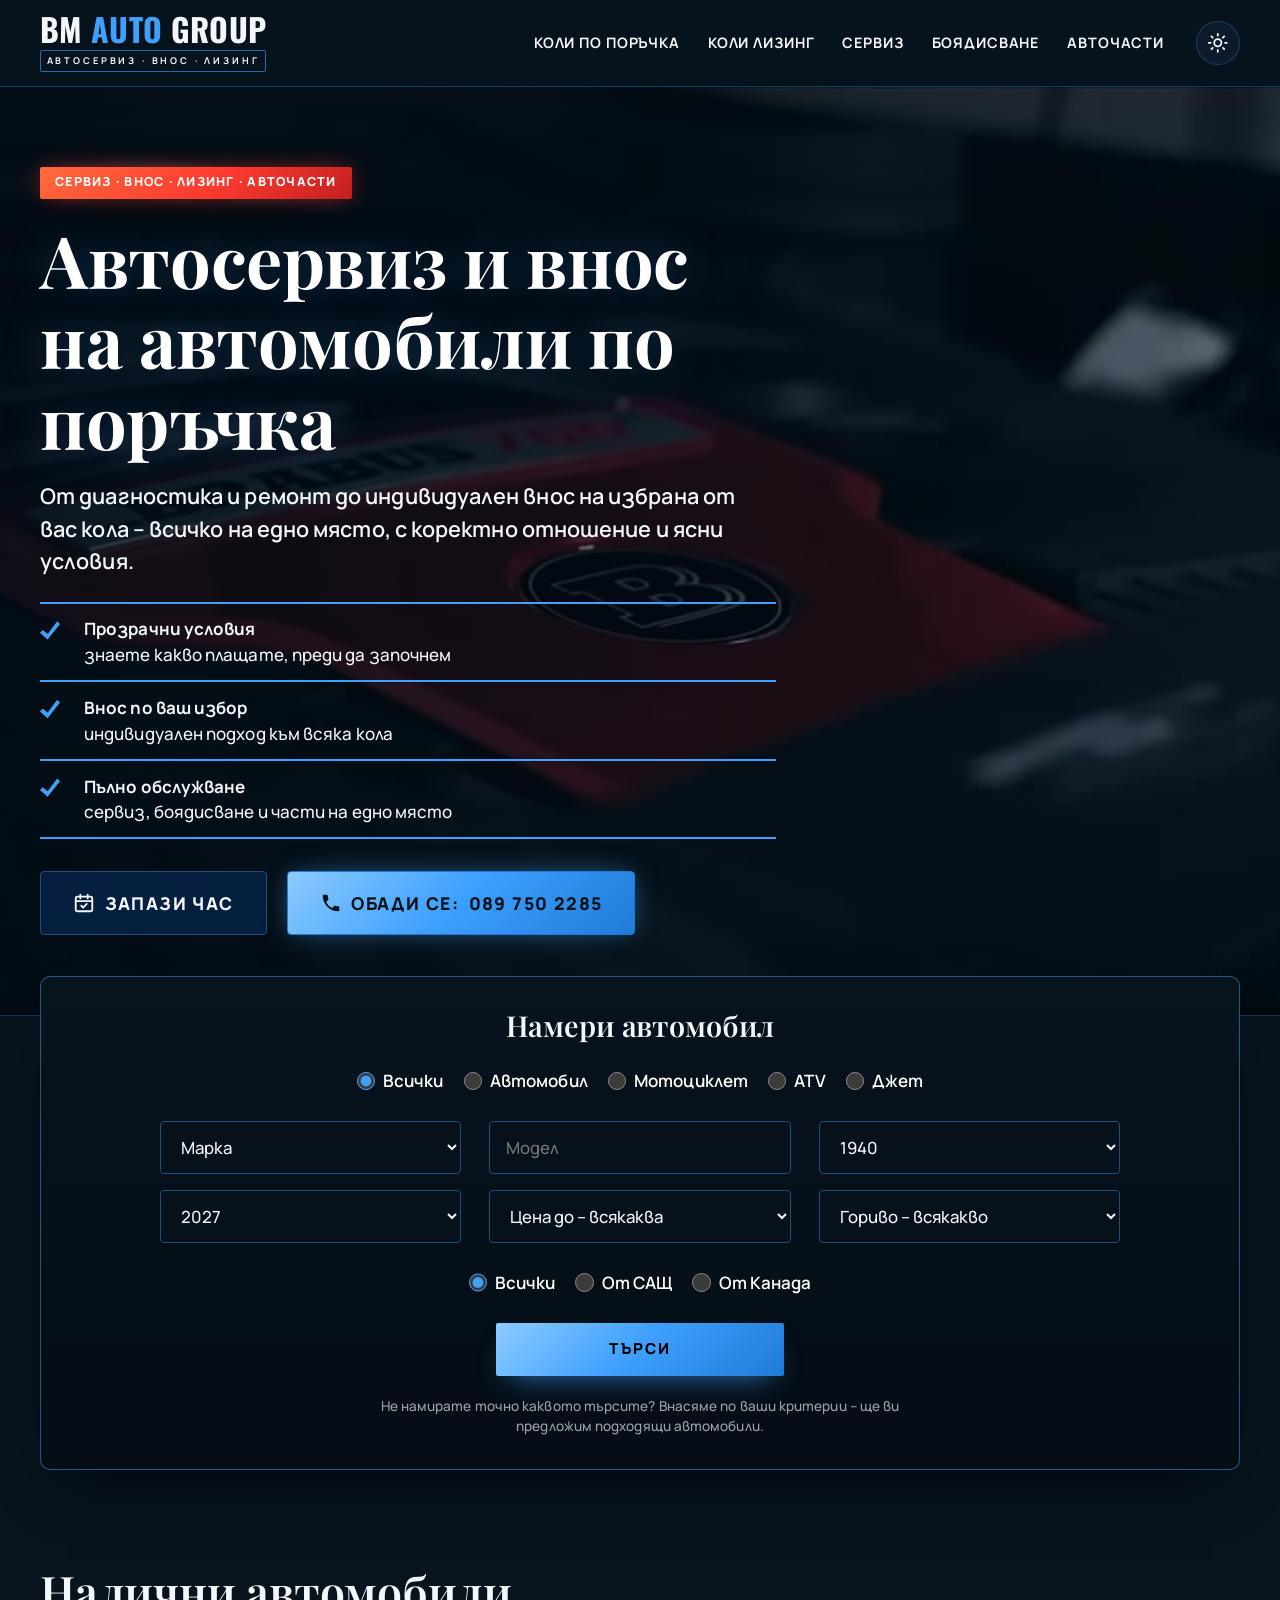
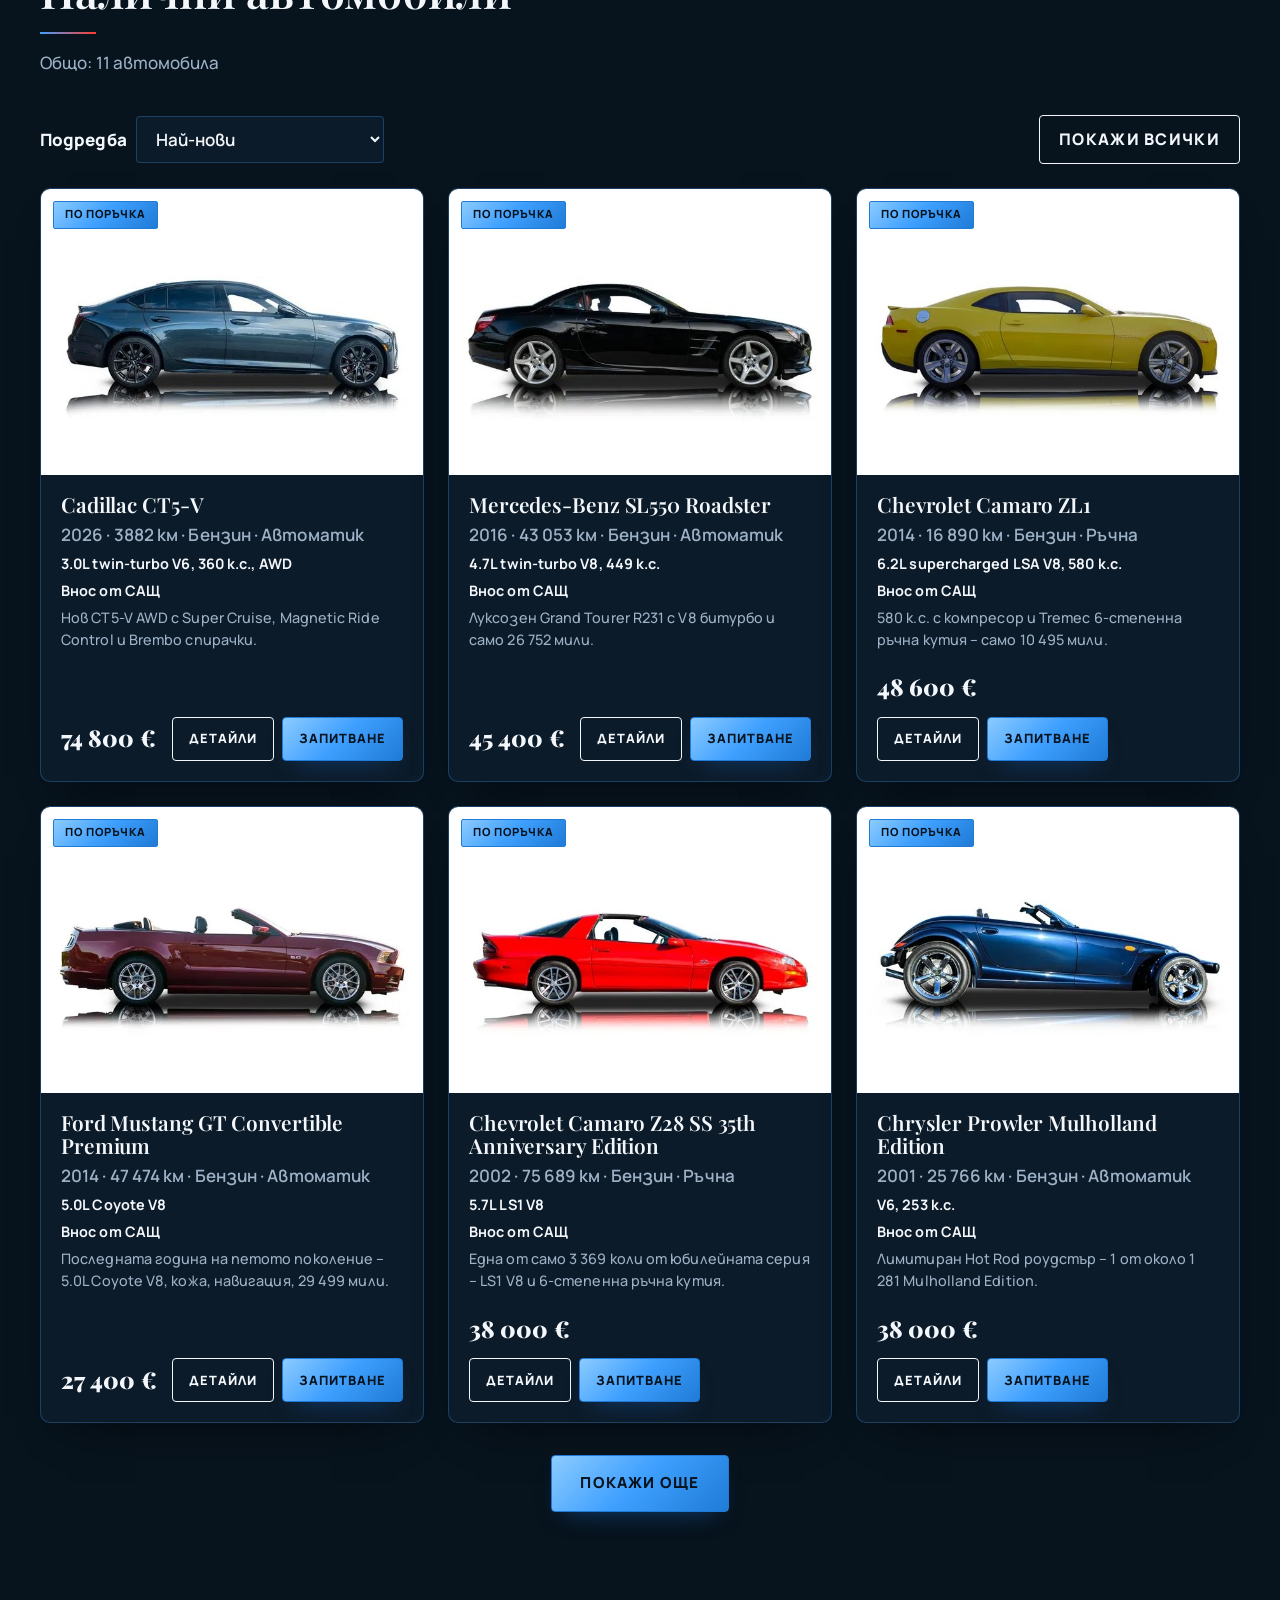
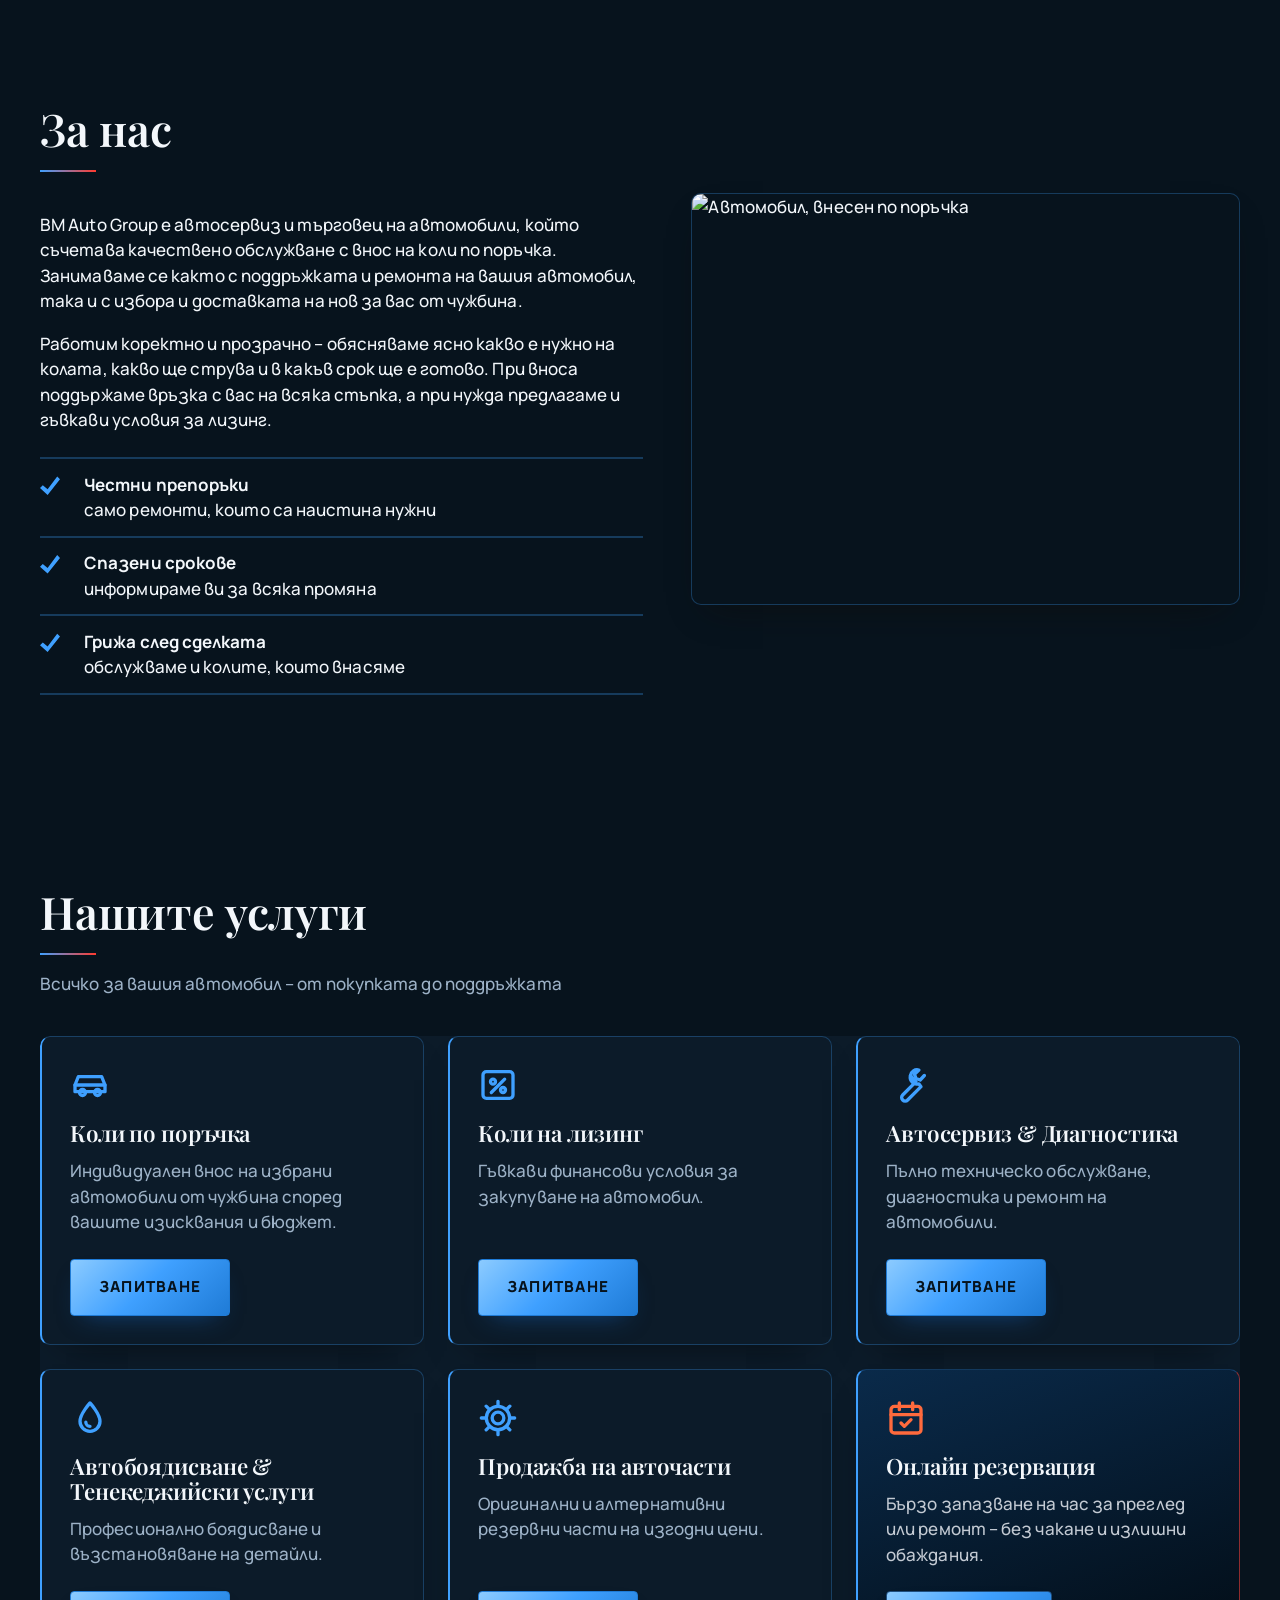
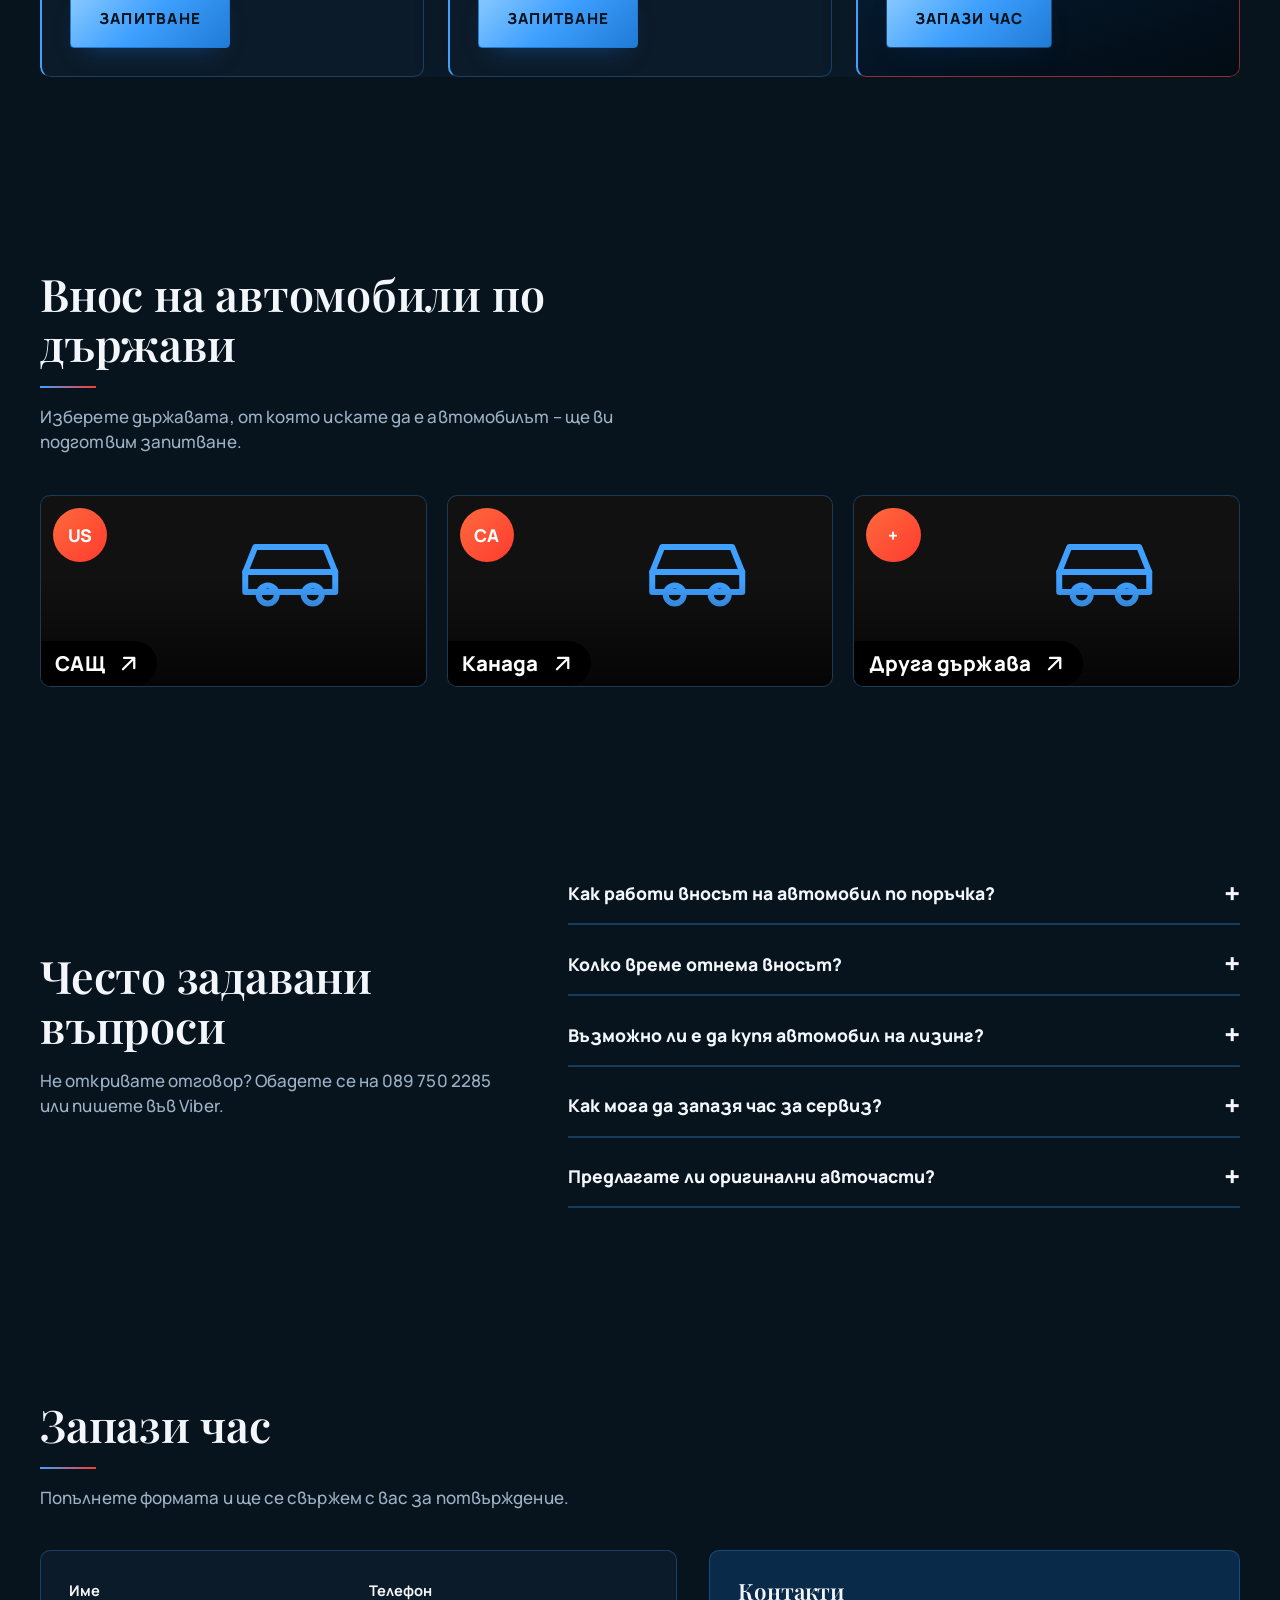
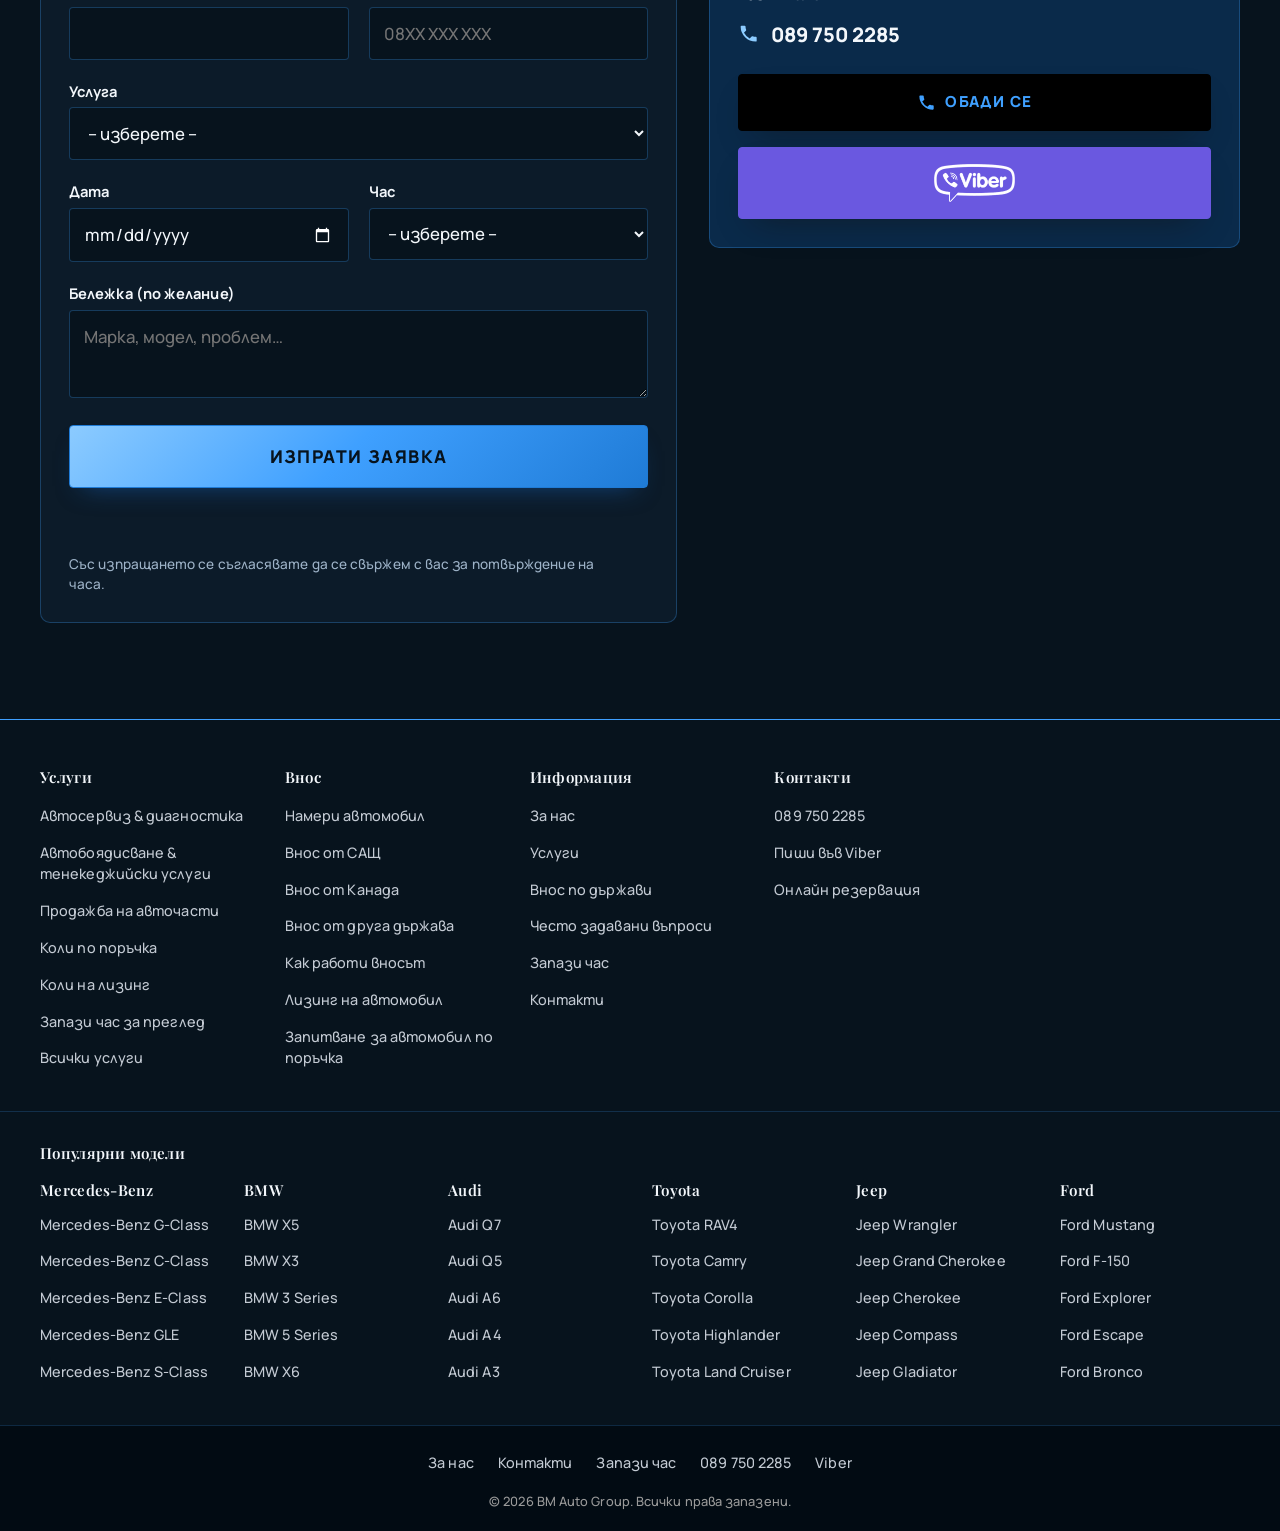
==== commit dc74ef6b: "Add files via upload" ====
--- a/index.html
+++ b/index.html
@@ -1,3 +1,4 @@
+<!doctype html><html><head><meta charset=utf8><meta name=viewport content="width=device-width,initial-scale=1,viewport-fit=cover"><style>:root{color-scheme:light;box-sizing:border-box;padding-top:env(safe-area-inset-top,0px);padding-bottom:env(safe-area-inset-bottom,0px)}html{scroll-padding-top:env(safe-area-inset-top,0px)}body{margin:0;padding:0;font:14px -apple-system,BlinkMacSystemFont,sans-serif;background:#fff;color:#000}img{max-width:100%}[hidden]:not([hidden=until-found i]){display:none!important}</style></head><body>
 <!doctype html>
 <html lang="bg">
 <head>
@@ -5,7 +6,7 @@
   <meta name="viewport" content="width=device-width, initial-scale=1, viewport-fit=cover">
   <title>BM Auto Group – автосервиз и внос на автомобили по поръчка</title>
   <meta name="description" content="BM Auto Group – автосервиз и внос на автомобили по поръчка. Диагностика, ремонт, автобоядисване, авточасти и лизинг. Запазете час онлайн или се обадете на 089 750 2285.">
-  <meta name="theme-color" content="#F8F9FA">
+  <meta name="theme-color" content="#F3F7FB">
   <meta property="og:type" content="website">
   <meta property="og:title" content="BM Auto Group – автосервиз и внос на автомобили по поръчка">
   <meta property="og:description" content="Автосервиз, внос на автомобили по поръчка, лизинг и авточасти.">
@@ -73,7 +74,7 @@
     <!-- ===== 1. HERO ===== -->
     <section class="hero hero--video" aria-labelledby="hero-title">
       <div class="hero__video" aria-hidden="true">
-        <iframe id="hero-video" title="Фоново видео" allow="autoplay; encrypted-media; picture-in-picture" referrerpolicy="strict-origin-when-cross-origin" tabindex="-1"></iframe>
+        <video id="hero-video" class="hero__media" autoplay muted loop playsinline preload="auto" poster="hero-poster.jpg" tabindex="-1"><source src="hero.mp4" type="video/mp4"></video>
       </div>
       <div class="wrap hero__grid hero__grid--single">
         <div>
@@ -368,7 +369,7 @@
             <a href="#" data-social="facebook" aria-label="Facebook"><svg viewBox="0 0 24 24" aria-hidden="true"><path fill="currentColor" d="M14 8h3V4.5h-3A4.5 4.5 0 0 0 9.5 9v2H7v3.5h2.5V21H13v-6.5h3l.5-3.5H13V9a1 1 0 0 1 1-1z"/></svg></a>
             <a href="#" data-social="instagram" aria-label="Instagram"><svg viewBox="0 0 24 24" aria-hidden="true" fill="none" stroke="currentColor" stroke-width="2"><rect x="3.5" y="3.5" width="17" height="17" rx="5"/><circle cx="12" cy="12" r="4"/><circle cx="17.2" cy="6.8" r="1" fill="currentColor" stroke="none"/></svg></a>
             <a href="#" data-social="tiktok" aria-label="TikTok"><svg viewBox="0 0 24 24" aria-hidden="true"><path fill="currentColor" d="M16 3a4.6 4.6 0 0 0 4 4.2v3.3a7.6 7.6 0 0 1-4-1.2v5.6a5.4 5.4 0 1 1-5.4-5.4h.6v3.4a2.1 2.1 0 1 0 1.6 2V3z"/></svg></a>
-            <a href="#" data-social="youtube" aria-label="YouTube"><svg viewBox="0 0 24 24" aria-hidden="true"><rect x="2.5" y="5.5" width="19" height="13" rx="4" fill="currentColor"/><path d="m10 9.2 5 2.8-5 2.8z" fill="#1E2022"/></svg></a>
+            <a href="#" data-social="youtube" aria-label="YouTube"><svg viewBox="0 0 24 24" aria-hidden="true"><rect x="2.5" y="5.5" width="19" height="13" rx="4" fill="currentColor"/><path d="m10 9.2 5 2.8-5 2.8z" fill="#07131D"/></svg></a>
           </div>
           <p class="footer__note">Следвайте ни за нови автомобили и оферти.</p>
       </div>
@@ -474,3 +475,5 @@
   <script src="js/main.js"></script>
 </body>
 </html>
+
+</body></html>
--- a/css/tokens.css
+++ b/css/tokens.css
@@ -11,25 +11,27 @@
 /* ---------- Ниво 1: суровите стойности (общи за двата режима) ---------- */
 :root {
   /* Бранд */
-  --color-gold: #D4AF37;
-  --color-gold-light: #E8CB6A;
-  --color-gold-hover: #B8932A;
-  --color-gold-deep: #A9831F;
-  --color-graphite: #1E2022;
-  --color-graphite-deep: #15171a;
-  --color-navy: #0F2C59;
-  --color-navy-hover: #16407F;
-  --color-navy-line: #2D4A7A;
+  --color-gold: #3FA0FF;
+  --color-gold-light: #8CCBFF;
+  --color-gold-hover: #1F7BD6;
+  --color-gold-deep: #165EA8;
+  --color-graphite: #07131D;
+  --color-graphite-deep: #020B13;
+  --color-navy: #0A2A4A;
+  --color-navy-hover: #103C69;
+  --color-navy-line: #1F4E7E;
 
   /* Системни */
   --color-white: #ffffff;
-  --color-bg: #F8F9FA;
-  --color-bg-alt: #EEF1F5;
-  --color-text: #1E2022;
-  --color-text-muted: #5B6470;
-  --color-border: #D9DEE6;
+  --color-bg: #F3F7FB;
+  --color-bg-alt: #E6EEF6;
+  --color-text: #07131D;
+  --color-text-muted: #55657A;
+  --color-border: #D3DEEA;
   --color-footer-text: #E6EAF0;
   --color-success: #2f8f5b;
+  --color-ember: #FF3B2F;       /* червено-оранжевото от BRABUS светлините */
+  --color-ember-deep: #C21F1F;
 
   /* Шрифтове */
   --font-sans: "Manrope", "Segoe UI", Arial, Helvetica, sans-serif;
@@ -46,7 +48,7 @@
   --radius-pill: 999px;
 
   /* Сенки и движение */
-  --shadow-color: rgba(15, 44, 89, .28);
+  --shadow-color: rgba(8, 36, 72, .30);
   --shadow-subtle: 0 22px 44px -28px var(--shadow);   /* --shadow е семантичен и се сменя в нощен режим */
   --shadow-hover: 0 30px 56px -28px var(--shadow);
   --transition: .25s;
@@ -85,7 +87,7 @@
   --logo-fg: var(--fg);
   --footer-bg: var(--color-graphite);
   --footer-fg: var(--color-footer-text);
-  --focus-ring: rgba(212, 175, 55, .55);
+  --focus-ring: rgba(63, 160, 255, .55);
 
   --font: var(--font-sans);
   --border: 1px solid var(--line);
@@ -99,10 +101,10 @@
 :root[data-theme="night"] {
   --bg: var(--color-graphite);
   --fg: var(--color-bg);
-  --muted: #A9B2BF;
-  --surface: #262A2E;
-  --surface-alt: #1A1C1E;
-  --line: rgba(212, 175, 55, .28);
+  --muted: #9DB2C7;
+  --surface: #0C1B29;
+  --surface-alt: #07131D;
+  --line: rgba(63, 160, 255, .28);
   --shadow: rgba(0, 0, 0, .75);
 
   --hero-bg: var(--color-graphite);
--- a/css/style.css
+++ b/css/style.css
@@ -237,14 +237,14 @@
 .hero--video .wrap { position: relative; z-index: 2; }
 .hero__grid--single { grid-template-columns: minmax(0, 46rem); }
 .hero__video { position: absolute; inset: 0; z-index: 0; overflow: hidden; }
-.hero__video::after { content: ""; position: absolute; inset: 0; background: linear-gradient(90deg, rgba(0,0,0,.82) 0%, rgba(0,0,0,.55) 55%, rgba(0,0,0,.35) 100%); }
-.hero__video iframe { position: absolute; top: 50%; left: 50%; width: 100vw; height: 56.25vw; min-height: 100%; min-width: 177.78vh; transform: translate(-50%, -50%); border: 0; pointer-events: none; }
+.hero__video::after { content: ""; position: absolute; inset: 0; background: linear-gradient(90deg, rgba(2,11,19,.86) 0%, rgba(2,11,19,.55) 55%, rgba(2,11,19,.25) 100%); }
+.hero__video iframe, .hero__video video { position: absolute; top: 50%; left: 50%; width: 100%; height: 100%; object-fit: cover; transform: translate(-50%, -50%); border: 0; pointer-events: none; }
 .hero--video .badge { background: var(--yellow); color: #000; }
 .hero--video .checks li { border-color: rgba(255,255,255,.6); }
 .hero--video .checks li::before { background: var(--yellow); }
 .hero--video .btn--black { background: #000; color: var(--yellow); border-color: #fff; box-shadow: 0 16px 36px -16px rgba(20,12,0,.45); }
 :root[data-theme="night"] .hero--video .checks li { border-color: var(--yellow); }
-@media (prefers-reduced-motion: reduce) { .hero__video iframe { display: none; } }
+@media (prefers-reduced-motion: reduce) { .hero__video video { display: none; } .hero__video { background: url(../hero-poster.jpg) center/cover; } }
 
 /* ===== ТЪРСАЧКА ЗА АВТОМОБИЛ ===== */
 .sr-only { position: absolute; width: 1px; height: 1px; overflow: hidden; clip: rect(0 0 0 0); white-space: nowrap; }
@@ -285,7 +285,7 @@
 .footer__social a:hover { color: var(--yellow); text-decoration: none; }
 .footer__social svg { width: 100%; height: 100%; }
 .footer__note { margin: 1rem 0 0; color: #a9a9a9; font-size: .85rem; max-width: 22ch; }
-.footer__bottom { background: #101214; padding-block: 1.25rem; text-align: center; }
+.footer__bottom { background: #030a10; padding-block: 1.25rem; text-align: center; }
 .footer__legal { display: flex; flex-wrap: wrap; justify-content: center; gap: .5rem 1.5rem; margin-bottom: .75rem; }
 .footer__copy { margin: 0 auto; max-width: none; font-size: .8rem; color: #9a9a9a; }
 @media (max-width: 1100px) { .footer__top { grid-template-columns: repeat(3, minmax(0, 1fr)); } .footer__models-grid { grid-template-columns: repeat(3, minmax(0, 1fr)); } }
@@ -352,21 +352,21 @@
 .section__head p { font-weight: 500; }
 
 /* ленти и хедър */
-.emergency { background: var(--color-graphite-deep); color: var(--color-gold-light); border-bottom: 1px solid rgba(212, 175, 55, .35); }
+.emergency { background: var(--color-graphite-deep); color: var(--color-gold-light); border-bottom: 1px solid rgba(63, 160, 255, .35); }
 .emergency__phone { color: var(--color-gold-light); letter-spacing: .04em; }
 .dot { border-color: var(--color-graphite-deep); box-shadow: 0 0 0 3px rgba(47, 143, 91, .25); }
 .header { border-bottom: 1px solid var(--line); background: color-mix(in srgb, var(--bg) 92%, transparent); backdrop-filter: blur(8px); }
 
 /* лого */
 .logo { border: 1px solid var(--yellow); padding: .5rem 1.15rem; border-radius: 2px; position: relative; }
-.logo::after { content: ""; position: absolute; inset: 3px; border: 1px solid rgba(212, 175, 55, .35); pointer-events: none; }
+.logo::after { content: ""; position: absolute; inset: 3px; border: 1px solid rgba(63, 160, 255, .35); pointer-events: none; }
 .logo__name { font-family: var(--font-head); font-weight: 600; font-size: 1.3rem; letter-spacing: .22em; }
 
 /* бутони */
-.btn { background: var(--gold-grad); color: var(--on-accent); border: 1px solid var(--color-gold-hover); font-weight: 800; font-size: .95rem; letter-spacing: .08em; text-transform: uppercase; box-shadow: 0 12px 26px -14px rgba(150, 115, 20, .7); transition: filter .2s, transform .2s, box-shadow .2s; }
-.btn:hover { background: var(--gold-grad); filter: brightness(1.08); transform: translateY(-1px); box-shadow: 0 16px 30px -14px rgba(150, 115, 20, .8); }
-.btn:active { transform: translateY(0); box-shadow: 0 6px 14px -8px rgba(150, 115, 20, .7); }
-.btn--black { background: var(--color-graphite); color: var(--color-gold-light); border: 1px solid rgba(212, 175, 55, .55); box-shadow: 0 12px 26px -14px rgba(0, 0, 0, .7); }
+.btn { background: var(--gold-grad); color: var(--on-accent); border: 1px solid var(--color-gold-hover); font-weight: 800; font-size: .95rem; letter-spacing: .08em; text-transform: uppercase; box-shadow: 0 12px 26px -14px rgba(20, 90, 170, .7); transition: filter .2s, transform .2s, box-shadow .2s; }
+.btn:hover { background: var(--gold-grad); filter: brightness(1.08); transform: translateY(-1px); box-shadow: 0 16px 30px -14px rgba(20, 90, 170, .8); }
+.btn:active { transform: translateY(0); box-shadow: 0 6px 14px -8px rgba(20, 90, 170, .7); }
+.btn--black { background: var(--color-graphite); color: var(--color-gold-light); border: 1px solid rgba(63, 160, 255, .55); box-shadow: 0 12px 26px -14px rgba(0, 0, 0, .7); }
 .btn--black:hover { background: var(--color-navy); filter: none; }
 .btn--ghost { background: transparent; color: inherit; border: 1px solid currentColor; box-shadow: none; }
 .btn--ghost:hover { background: var(--invert-bg); color: var(--invert-fg); filter: none; }
@@ -379,11 +379,11 @@
 .hero--video h1 { text-shadow: 0 2px 30px rgba(0, 0, 0, .6); }
 
 /* търсачка */
-.search__panel { background: linear-gradient(180deg, #232629, #16181a); border: 1px solid rgba(212, 175, 55, .5); border-radius: var(--r-card); box-shadow: 0 30px 60px -28px rgba(0, 0, 0, .75); }
+.search__panel { background: linear-gradient(180deg, #0c1822, #050d15); border: 1px solid rgba(63, 160, 255, .5); border-radius: var(--r-card); box-shadow: 0 30px 60px -28px rgba(0, 0, 0, .75); }
 .search__title { color: var(--color-bg); }
 .search__grid select, .search__grid input { background: var(--color-graphite-deep); border: 1px solid var(--color-navy-line); border-radius: 4px; color: var(--color-bg); }
 .search__grid select:focus, .search__grid input:focus { outline: 1px solid var(--yellow); outline-offset: 1px; border-color: var(--yellow); }
-.search__btn { background: var(--gold-grad); border-radius: 2px; text-transform: uppercase; letter-spacing: .12em; font-size: .95rem; font-weight: 800; box-shadow: 0 14px 28px -14px rgba(212, 175, 55, .7); }
+.search__btn { background: var(--gold-grad); border-radius: 2px; text-transform: uppercase; letter-spacing: .12em; font-size: .95rem; font-weight: 800; box-shadow: 0 14px 28px -14px rgba(63, 160, 255, .7); }
 .search__btn:hover { background: var(--gold-grad); filter: brightness(1.1); }
 .search__hint { color: #9AA3AE; }
 
@@ -392,13 +392,13 @@
 .service { border-left: 2px solid var(--yellow); border-radius: var(--r-card); background: var(--surface); box-shadow: 0 18px 40px -26px var(--shadow); transition: transform .25s, box-shadow .25s; }
 .service:hover { transform: translateY(-3px); box-shadow: 0 26px 50px -26px var(--shadow); }
 .service .icon--lg { color: var(--yellow); }
-.service--hot { background: linear-gradient(160deg, var(--color-navy), var(--color-graphite-deep)); color: var(--color-bg); border-color: rgba(212, 175, 55, .5); }
+.service--hot { background: linear-gradient(160deg, var(--color-navy), var(--color-graphite-deep)); color: var(--color-bg); border-color: rgba(63, 160, 255, .5); }
 .service--hot p { color: #C3CAD3; }
 .service--hot .icon, :root[data-theme="night"] .service--hot .icon { color: var(--yellow); }
 .service--hot .btn--black { background: var(--gold-grad); color: var(--color-graphite); border-color: var(--color-gold-hover); }
 .car { border: 1px solid var(--line); box-shadow: var(--shadow-subtle); transition: transform var(--transition), box-shadow var(--transition); }
 .car:hover { transform: translateY(-4px); box-shadow: var(--shadow-hover); }
-.car__pic { background: radial-gradient(circle at 50% 40%, #163B73, var(--color-graphite-deep) 70%); }
+.car__pic { background: radial-gradient(circle at 50% 40%, #0B2A4D, var(--color-graphite-deep) 70%); }
 .car__icon { color: var(--yellow); }
 .car__title { font-family: var(--font-head); font-size: 1.3rem; }
 .car__price { font-family: var(--font-head); font-size: 1.45rem; color: var(--fg); }
@@ -406,7 +406,7 @@
 .car__status--in { background: var(--green); color: #fff; }
 .car__status--way { background: var(--gold-grad); color: var(--color-graphite); }
 .car__btns .btn, .car__foot .btn { font-size: .8rem; padding: .7rem 1rem; }
-.cardlg { box-shadow: 0 40px 80px -30px rgba(0, 0, 0, .8); border: 1px solid rgba(212, 175, 55, .45); }
+.cardlg { box-shadow: 0 40px 80px -30px rgba(0, 0, 0, .8); border: 1px solid rgba(63, 160, 255, .45); }
 .cardlg__x { border: 1px solid var(--color-gold-hover); background: var(--gold-grad); }
 .cardlg__title, .cardlg__price { font-family: var(--font-head); }
 .cardlg__specs dt { text-transform: uppercase; letter-spacing: .06em; font-size: .75rem; align-self: center; }
@@ -426,8 +426,8 @@
 .footer a { color: #C3CAD3; }
 .footer a:hover { color: var(--color-gold-light); }
 .footer h3, .footer h4, .footer h4 a { color: var(--color-bg); font-family: var(--font-head); font-weight: 600; letter-spacing: .02em; }
-.footer__bottom { background: #101214; border-top: 1px solid rgba(212, 175, 55, .2); }
-.footer__models { border-top-color: rgba(212, 175, 55, .2); }
+.footer__bottom { background: #030a10; border-top: 1px solid rgba(63, 160, 255, .2); }
+.footer__models { border-top-color: rgba(63, 160, 255, .2); }
 .services { gap: 1.5rem; border: 0; }
 .service { border-top: 1px solid var(--line); border-right: 1px solid var(--line); border-bottom: 1px solid var(--line); }
 
@@ -448,19 +448,19 @@
 
 .logo__name { text-transform: none; letter-spacing: .14em; font-size: 1.35rem; }
 
-.emergency { background: var(--color-navy); color: var(--color-bg); border-bottom: 1px solid rgba(212, 175, 55, .45); }
+.emergency { background: var(--color-navy); color: var(--color-bg); border-bottom: 1px solid rgba(63, 160, 255, .45); }
 .emergency__phone { color: var(--color-gold-light); }
-.btn--black { background: var(--color-navy); color: var(--color-bg); border: 1px solid var(--color-navy); box-shadow: 0 12px 26px -14px rgba(15, 44, 89, .8); }
+.btn--black { background: var(--color-navy); color: var(--color-bg); border: 1px solid var(--color-navy); box-shadow: 0 12px 26px -14px rgba(8, 36, 72, .8); }
 .btn--black:hover { background: var(--color-navy-hover); border-color: var(--color-navy-hover); }
 :root[data-theme="night"] .btn--black { border-color: var(--color-navy-line); }
-.hero--video .btn--black { background: rgba(15, 44, 89, .85); color: var(--color-bg); border: 1px solid rgba(212, 175, 55, .6); box-shadow: none; }
+.hero--video .btn--black { background: rgba(8, 36, 72, .85); color: var(--color-bg); border: 1px solid rgba(63, 160, 255, .6); box-shadow: none; }
 .service .icon--lg { color: var(--color-navy); }
 :root[data-theme="night"] .service .icon--lg { color: var(--color-gold); }
 .service--hot { background: linear-gradient(160deg, var(--color-navy), var(--color-graphite)); }
 .service--hot .icon, :root[data-theme="night"] .service--hot .icon { color: var(--color-gold-light); }
-.search__panel { background: linear-gradient(180deg, var(--color-graphite), #16181a); border: 1px solid rgba(212, 175, 55, .5); }
-.search__grid select, .search__grid input { background: #14181d; border-color: var(--color-navy-line); }
-.car__pic { background: radial-gradient(circle at 50% 40%, #163B73, var(--color-graphite-deep) 72%); }
+.search__panel { background: linear-gradient(180deg, var(--color-graphite), #050d15); border: 1px solid rgba(63, 160, 255, .5); }
+.search__grid select, .search__grid input { background: #06111b; border-color: var(--color-navy-line); }
+.car__pic { background: radial-gradient(circle at 50% 40%, #0B2A4D, var(--color-graphite-deep) 72%); }
 .car__price { color: var(--fg); }
 :root:not([data-theme="night"]) .results__sort select { background: #fff; }
 .footer { background: var(--color-graphite); }
@@ -473,7 +473,7 @@
 .cardlg__desc { line-height: 1.55; }
 
 /* Статус „По поръчка“ – със стила на златния бутон „Запитване“, но не е бутон */
-.car__status--order { background: var(--gold-grad); color: var(--on-accent); border: 1px solid var(--color-gold-hover); border-radius: 2px; font-weight: 800; letter-spacing: .08em; text-transform: uppercase; box-shadow: 0 12px 26px -14px rgba(150, 115, 20, .7); cursor: default; pointer-events: none; user-select: none; }
+.car__status--order { background: var(--gold-grad); color: var(--on-accent); border: 1px solid var(--color-gold-hover); border-radius: 2px; font-weight: 800; letter-spacing: .08em; text-transform: uppercase; box-shadow: 0 12px 26px -14px rgba(20, 90, 170, .7); cursor: default; pointer-events: none; user-select: none; }
 
 /* Лого на Viber в бутона */
 .btn--viber .viber-logo { display: block; height: 2.4rem; width: auto; max-width: 100%; }
@@ -492,13 +492,13 @@
 .logo .logo__name { font-family: var(--font-logo); font-weight: 700; font-size: 1em; letter-spacing: .01em; text-transform: uppercase; color: var(--fg); line-height: .95; white-space: nowrap; }
 .logo__name b { font-weight: 700; color: var(--yellow-press); }
 .logo__grp { font-family: var(--font-logo); font-weight: 600; font-size: .78rem; letter-spacing: .22em; text-transform: uppercase; color: var(--muted); padding-bottom: .12rem; }
-.logo__bar { display: block; background: var(--color-graphite); color: var(--color-bg); font-family: var(--font); font-weight: 700; font-size: .29em; letter-spacing: .12em; text-transform: uppercase; text-align: center; padding: .55em .6em; width: 0; min-width: 100%; box-sizing: border-box; overflow: visible; border: 1px solid rgba(212,175,55,.6); border-radius: 2px; white-space: nowrap; }
+.logo__bar { display: block; background: var(--color-graphite); color: var(--color-bg); font-family: var(--font); font-weight: 700; font-size: .29em; letter-spacing: .12em; text-transform: uppercase; text-align: center; padding: .55em .6em; width: 0; min-width: 100%; box-sizing: border-box; overflow: visible; border: 1px solid rgba(63,160,255,.6); border-radius: 2px; white-space: nowrap; }
 .logo--img img { height: 3.2rem; width: auto; max-width: min(15rem, 60vw); object-fit: contain; }
 :root { --font-logo: "Oswald", "Arial Narrow", "Roboto Condensed", Impact, sans-serif; }
 :root[data-theme="night"] .logo__name b { color: var(--yellow); }
 
 /* лента „чернова“ – вижда се само на администратора */
-.draft-bar { position: fixed; left: 50%; bottom: 1rem; transform: translateX(-50%); z-index: 90; display: flex; align-items: center; gap: .9rem; padding: .55rem .9rem; background: var(--color-graphite); color: var(--color-bg); border: 1px solid rgba(212,175,55,.6); border-radius: 999px; font-size: .8rem; box-shadow: 0 12px 30px -10px rgba(0,0,0,.6); max-width: calc(100% - 1.5rem); }
+.draft-bar { position: fixed; left: 50%; bottom: 1rem; transform: translateX(-50%); z-index: 90; display: flex; align-items: center; gap: .9rem; padding: .55rem .9rem; background: var(--color-graphite); color: var(--color-bg); border: 1px solid rgba(63,160,255,.6); border-radius: 999px; font-size: .8rem; box-shadow: 0 12px 30px -10px rgba(0,0,0,.6); max-width: calc(100% - 1.5rem); }
 .draft-bar a, .draft-bar button { font: inherit; font-weight: 800; color: var(--color-gold-light); background: none; border: 0; padding: .35rem .2rem; cursor: pointer; text-decoration: underline; }
 
 /* =====================================================================
@@ -619,3 +619,17 @@
   .hero__actions { display: none; }
   html.no-mobile-bar .hero__actions { display: flex; }
 }
+
+/* ===== ПАЛИТРА ОТ ВИДЕОТО (BRABUS G-Class): нощно черно, ледено синьо от фаровете, червено-оранжево от светлините ===== */
+.hero--video { background: var(--color-graphite-deep); }
+.hero--video .badge { background: linear-gradient(135deg, #FF6A3D 0%, var(--color-ember) 55%, var(--color-ember-deep) 100%); color: #fff; box-shadow: 0 0 24px -4px rgba(255, 59, 47, .6); }
+.hero--video h1 { text-shadow: 0 0 40px rgba(63, 160, 255, .35), 0 2px 30px rgba(0, 0, 0, .7); }
+.hero--video .checks li::before { background: var(--color-ember); box-shadow: 0 0 10px rgba(255, 59, 47, .7); }
+.hero--video .btn:not(.btn--black):not(.btn--ghost) { box-shadow: 0 0 28px -6px rgba(63, 160, 255, .65); }
+.car__status--way, .country-category__flag { background: linear-gradient(135deg, #FF6A3D, var(--color-ember)); color: #fff; }
+.service--hot { background: linear-gradient(160deg, #0A2A4A, var(--color-graphite-deep)); border-color: rgba(255, 59, 47, .55); }
+.service--hot .icon, :root[data-theme="night"] .service--hot .icon { color: #FF6A3D; }
+.nav a:hover { color: var(--color-ember); border-bottom-color: var(--color-ember); }
+.emergency__phone { color: #FF6A3D; }
+.section__head h2::after { background: linear-gradient(90deg, var(--color-gold), var(--color-ember)); }
+::selection { background: var(--color-gold); color: var(--color-graphite-deep); }
